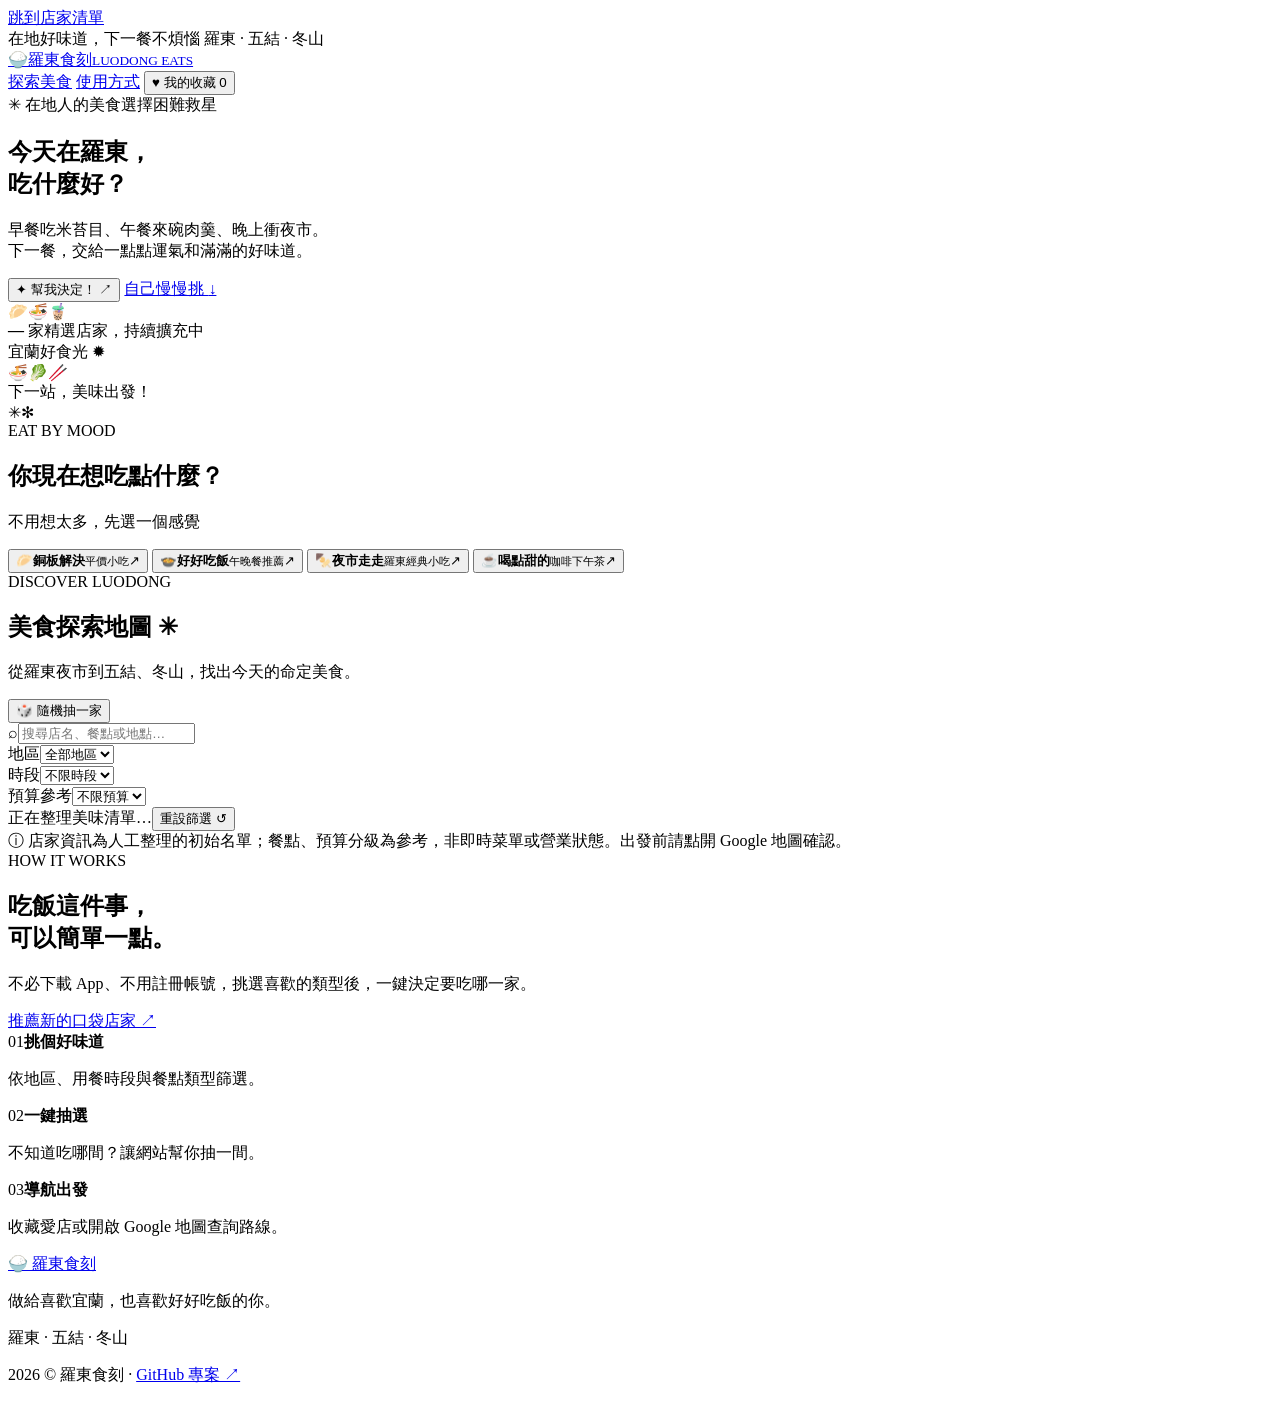
==== index.html @ 11cee9b3 "feat: initialize Luodong Eats homepage" ====
<!doctype html>
<html lang="zh-Hant">
<head>
  <meta charset="UTF-8" />
  <meta name="viewport" content="width=device-width, initial-scale=1, viewport-fit=cover" />
  <meta name="theme-color" content="#fff9f0" />
  <meta name="description" content="羅東今天吃什麼？一鍵抽選羅東、五結、冬山在地美食，依地區、餐點、預算、用餐時段篩選，收藏口袋名單並開啟地圖導航。" />
  <meta property="og:title" content="羅東食刻｜今天吃什麼？" />
  <meta property="og:description" content="吃什麼交給羅東食刻！在地美食隨機抽選、收藏、篩選、導航。" />
  <meta property="og:type" content="website" />
  <meta name="color-scheme" content="light" />
  <link rel="icon" type="image/svg+xml" href="./icon.svg" />
  <link rel="manifest" href="./manifest.webmanifest" />
  <link rel="stylesheet" href="./style.css" />
  <title>羅東食刻｜今天吃什麼？</title>
  <script src="./data.js" defer></script>
  <script src="./app.js" defer></script>
</head>
<body>
  <a class="skip" href="#explore">跳到店家清單</a>
  <div class="announcement"><span class="live-dot" aria-hidden="true"></span> 在地好味道，下一餐不煩惱 <span class="announcement-right">羅東 · 五結 · 冬山</span></div>
  <header class="site-header shell">
    <a class="brand" href="./" aria-label="羅東食刻首頁"><span class="brand-icon" aria-hidden="true">🍚</span><span>羅東<span class="brand-accent">食刻</span><small>LUODONG EATS</small></span></a>
    <nav class="header-nav" aria-label="主選單">
      <a href="#explore" class="nav-link">探索美食</a>
      <a href="#how-it-works" class="nav-link nav-desktop">使用方式</a>
      <button type="button" id="favoritesToggle" class="nav-fav" aria-pressed="false"><span aria-hidden="true">♥</span> 我的收藏 <span id="favoriteCount" class="fav-count">0</span></button>
    </nav>
  </header>

  <main>
    <section class="hero shell" aria-labelledby="heroTitle">
      <div class="hero-copy">
        <div class="eyebrow"><span class="eyebrow-spark">✳</span> 在地人的美食選擇困難救星</div>
        <h1 id="heroTitle">今天在羅東，<br /><span>吃什麼好？</span></h1>
        <p class="hero-subtitle">早餐吃米苔目、午餐來碗肉羹、晚上衝夜市。<br class="wide-only" />下一餐，交給一點點運氣和滿滿的好味道。</p>
        <div class="hero-actions">
          <button type="button" id="heroRandom" class="primary-btn"><span class="button-icon" aria-hidden="true">✦</span> 幫我決定！ <span aria-hidden="true">↗</span></button>
          <a href="#explore" class="secondary-btn">自己慢慢挑 <span aria-hidden="true">↓</span></a>
        </div>
        <div class="hero-foot"><div class="hero-avatars" aria-hidden="true"><span>🥟</span><span>🍜</span><span>🧋</span></div><span><strong id="heroCount">—</strong> 家精選店家，持續擴充中</span></div>
      </div>
      <div class="hero-art" aria-hidden="true">
        <div class="art-ring art-ring-one"></div><div class="art-ring art-ring-two"></div>
        <div class="art-sticker sticker-top">宜蘭好食光 <span>✹</span></div>
        <div class="art-plate"><span class="art-main">🍜</span><span class="art-side art-side-one">🥬</span><span class="art-side art-side-two">🥢</span></div>
        <div class="art-sticker sticker-bottom">下一站，美味出發！</div>
        <span class="art-star art-star-one">✳</span><span class="art-star art-star-two">✻</span>
      </div>
    </section>

    <section class="quick-section">
      <div class="shell">
        <div class="quick-heading"><span class="eyebrow-sm">EAT BY MOOD</span><h2>你現在想吃點什麼？</h2><p>不用想太多，先選一個感覺</p></div>
        <div class="mood-grid" id="moodGrid">
          <button class="mood-card mood-yellow" type="button" data-quick="cheap"><span class="mood-emoji">🥟</span><strong>銅板解決</strong><small>平價小吃</small><span class="mood-arrow">↗</span></button>
          <button class="mood-card mood-pink" type="button" data-quick="dinner"><span class="mood-emoji">🍲</span><strong>好好吃飯</strong><small>午晚餐推薦</small><span class="mood-arrow">↗</span></button>
          <button class="mood-card mood-blue" type="button" data-quick="night"><span class="mood-emoji">🍢</span><strong>夜市走走</strong><small>羅東經典小吃</small><span class="mood-arrow">↗</span></button>
          <button class="mood-card mood-green" type="button" data-quick="coffee"><span class="mood-emoji">☕</span><strong>喝點甜的</strong><small>咖啡下午茶</small><span class="mood-arrow">↗</span></button>
        </div>
      </div>
    </section>

    <section class="explore-section shell" id="explore" aria-labelledby="exploreTitle">
      <div class="section-title-row"><div><span class="eyebrow-sm">DISCOVER LUODONG</span><h2 id="exploreTitle">美食探索地圖 <span class="scribble">✳</span></h2><p>從羅東夜市到五結、冬山，找出今天的命定美食。</p></div><button type="button" id="surpriseButton" class="outline-btn"><span aria-hidden="true">🎲</span> 隨機抽一家</button></div>
      <div class="filters" aria-label="篩選店家">
        <div class="search-wrap"><span class="search-icon" aria-hidden="true">⌕</span><input type="search" id="search" placeholder="搜尋店名、餐點或地點…" autocomplete="off" aria-label="搜尋店家、餐點或地點" /><button id="clearSearch" type="button" class="clear-search" aria-label="清除搜尋" hidden>×</button></div>
        <div class="filter-control"><label for="areaFilter">地區</label><select id="areaFilter"><option value="">全部地區</option></select></div>
        <div class="filter-control"><label for="mealFilter">時段</label><select id="mealFilter"><option value="">不限時段</option><option value="早餐">早餐</option><option value="午餐">午餐</option><option value="下午茶">下午茶</option><option value="晚餐">晚餐</option><option value="宵夜">宵夜</option></select></div>
        <div class="filter-control"><label for="budgetFilter">預算參考</label><select id="budgetFilter"><option value="">不限預算</option><option value="1">平價優先</option><option value="2">一般消費</option><option value="3">聚餐選擇</option></select></div>
        <div class="category-tabs" id="categoryTabs" role="group" aria-label="美食分類"></div>
      </div>
      <div class="results-heading"><span id="resultLabel">正在整理美味清單…</span><button id="resetFilters" type="button" class="reset-btn">重設篩選 ↺</button></div>
      <div id="restaurantGrid" class="restaurant-grid" aria-live="polite"></div>
      <div id="emptyState" class="empty-state" hidden><div>🍽️</div><h3>目前沒有符合條件的店家</h3><p>換個分類、預算或地區，或按重設篩選再試一次。</p><button type="button" id="emptyReset" class="secondary-btn">查看全部店家</button></div>
      <div class="data-note"><span aria-hidden="true">ⓘ</span> 店家資訊為人工整理的初始名單；餐點、預算分級為參考，非即時菜單或營業狀態。出發前請點開 Google 地圖確認。</div>
    </section>

    <section id="how-it-works" class="about-section">
      <div class="shell about-inner"><div><span class="eyebrow-sm">HOW IT WORKS</span><h2>吃飯這件事，<br />可以簡單一點。</h2><p>不必下載 App、不用註冊帳號，挑選喜歡的類型後，一鍵決定要吃哪一家。</p><a class="about-link" href="https://github.com/similaitw/luodong-eats/issues/new" target="_blank" rel="noopener noreferrer">推薦新的口袋店家 ↗</a></div>
      <div class="how-steps"><div><span>01</span><strong>挑個好味道</strong><p>依地區、用餐時段與餐點類型篩選。</p></div><div><span>02</span><strong>一鍵抽選</strong><p>不知道吃哪間？讓網站幫你抽一間。</p></div><div><span>03</span><strong>導航出發</strong><p>收藏愛店或開啟 Google 地圖查詢路線。</p></div></div></div>
    </section>
  </main>

  <footer class="footer"><div class="shell footer-inner"><div><a class="footer-brand" href="./">🍚 羅東食刻</a><p>做給喜歡宜蘭，也喜歡好好吃飯的你。</p></div><div><p>羅東 · 五結 · 冬山</p><p>2026 © 羅東食刻 · <a href="https://github.com/similaitw/luodong-eats" target="_blank" rel="noopener noreferrer">GitHub 專案 ↗</a></p></div></div></footer>

  <dialog id="pickDialog" class="pick-dialog" aria-labelledby="dialogHeading">
    <div class="dialog-content"><button type="button" class="dialog-close" id="dialogClose" aria-label="關閉視窗">×</button>
      <div class="dialog-eyebrow">✦ 今天的命定美食 ✦</div>
      <div id="dialogEmoji" class="dialog-emoji" aria-hidden="true">🍜</div>
      <p class="dialog-kicker">就是這家了！</p>
      <h2 id="dialogHeading">準備出發吧</h2>
      <p id="dialogDesc" class="dialog-desc"></p>
      <div id="dialogTags" class="dialog-tags"></div>
      <div class="dialog-actions"><a id="dialogMap" class="primary-btn" href="#" target="_blank" rel="noopener noreferrer">開啟地圖導航 ↗</a><button id="dialogAgain" type="button" class="secondary-btn">再抽一次 ↻</button></div>
      <button id="dialogFavorite" type="button" class="dialog-favorite">♡ 加入我的收藏</button>
    </div>
  </dialog>
  <div id="toast" class="toast" role="status" aria-live="polite"></div>
</body>
</html>
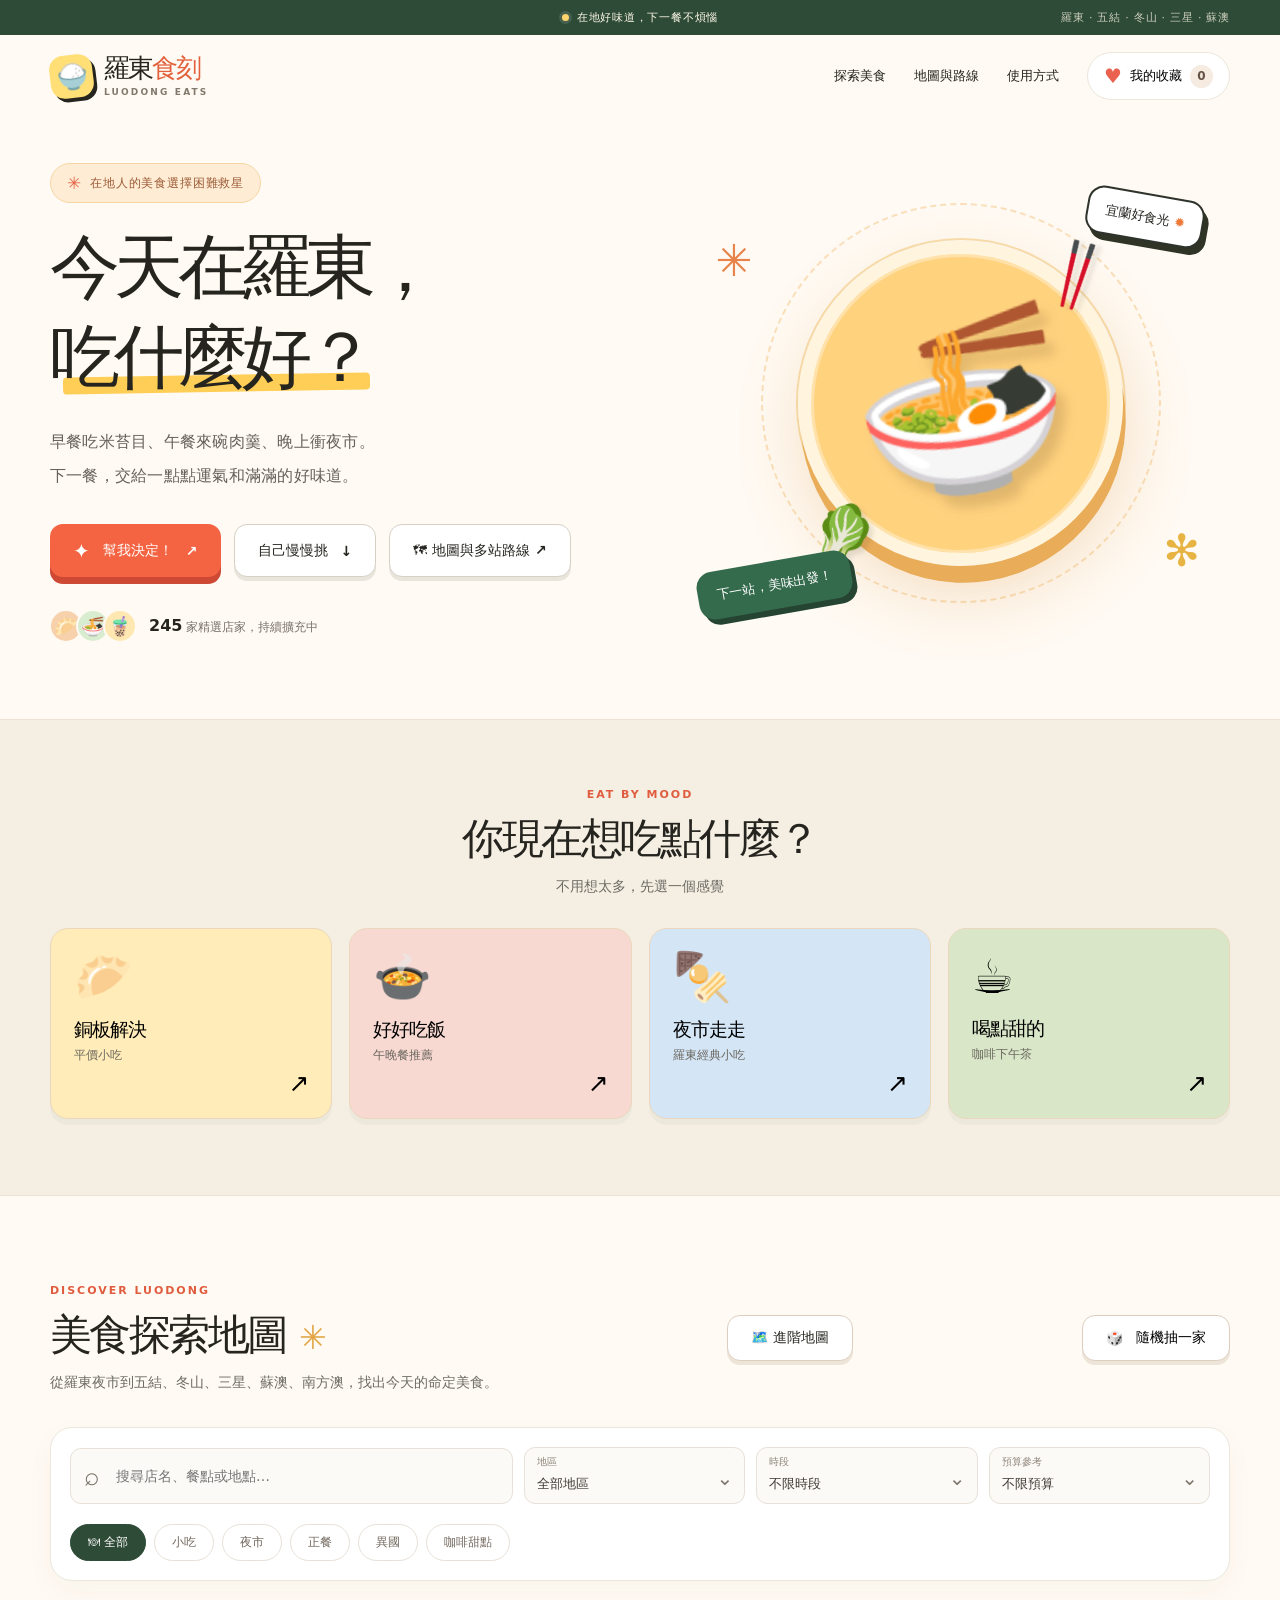
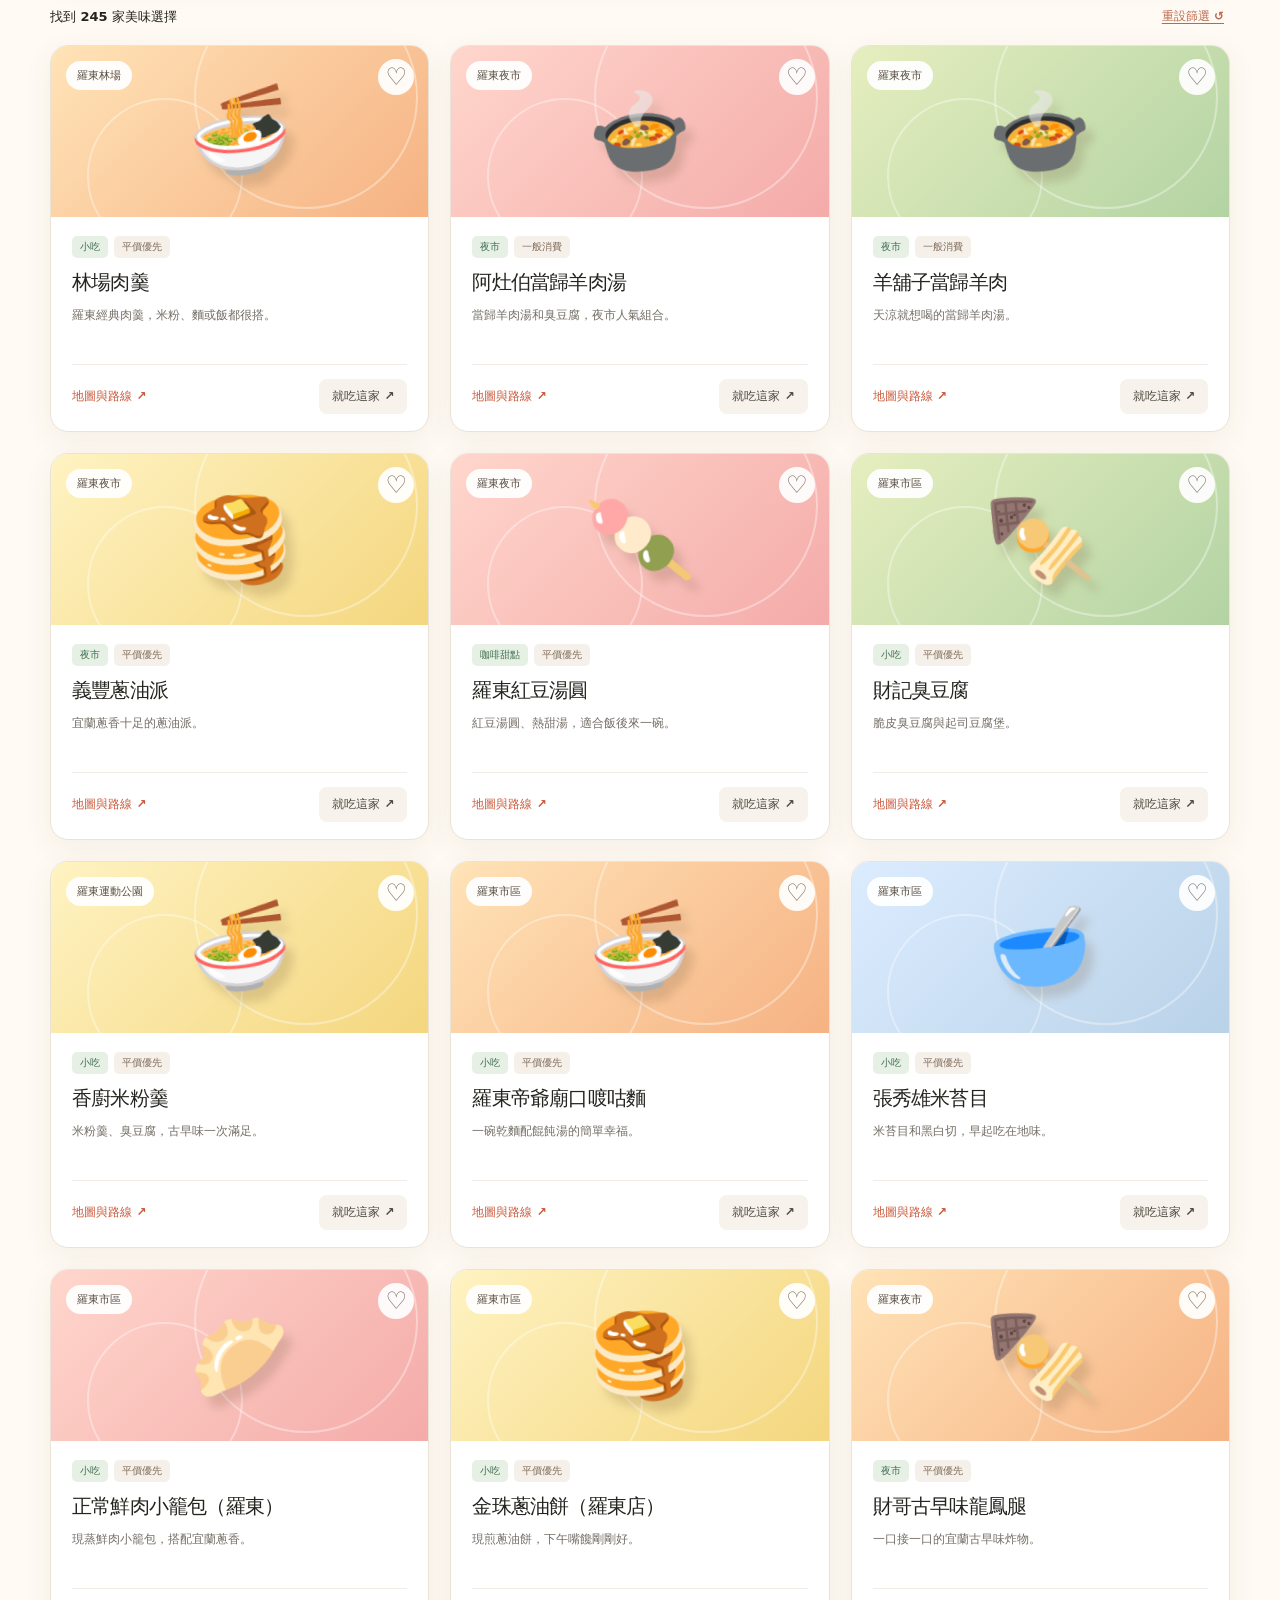
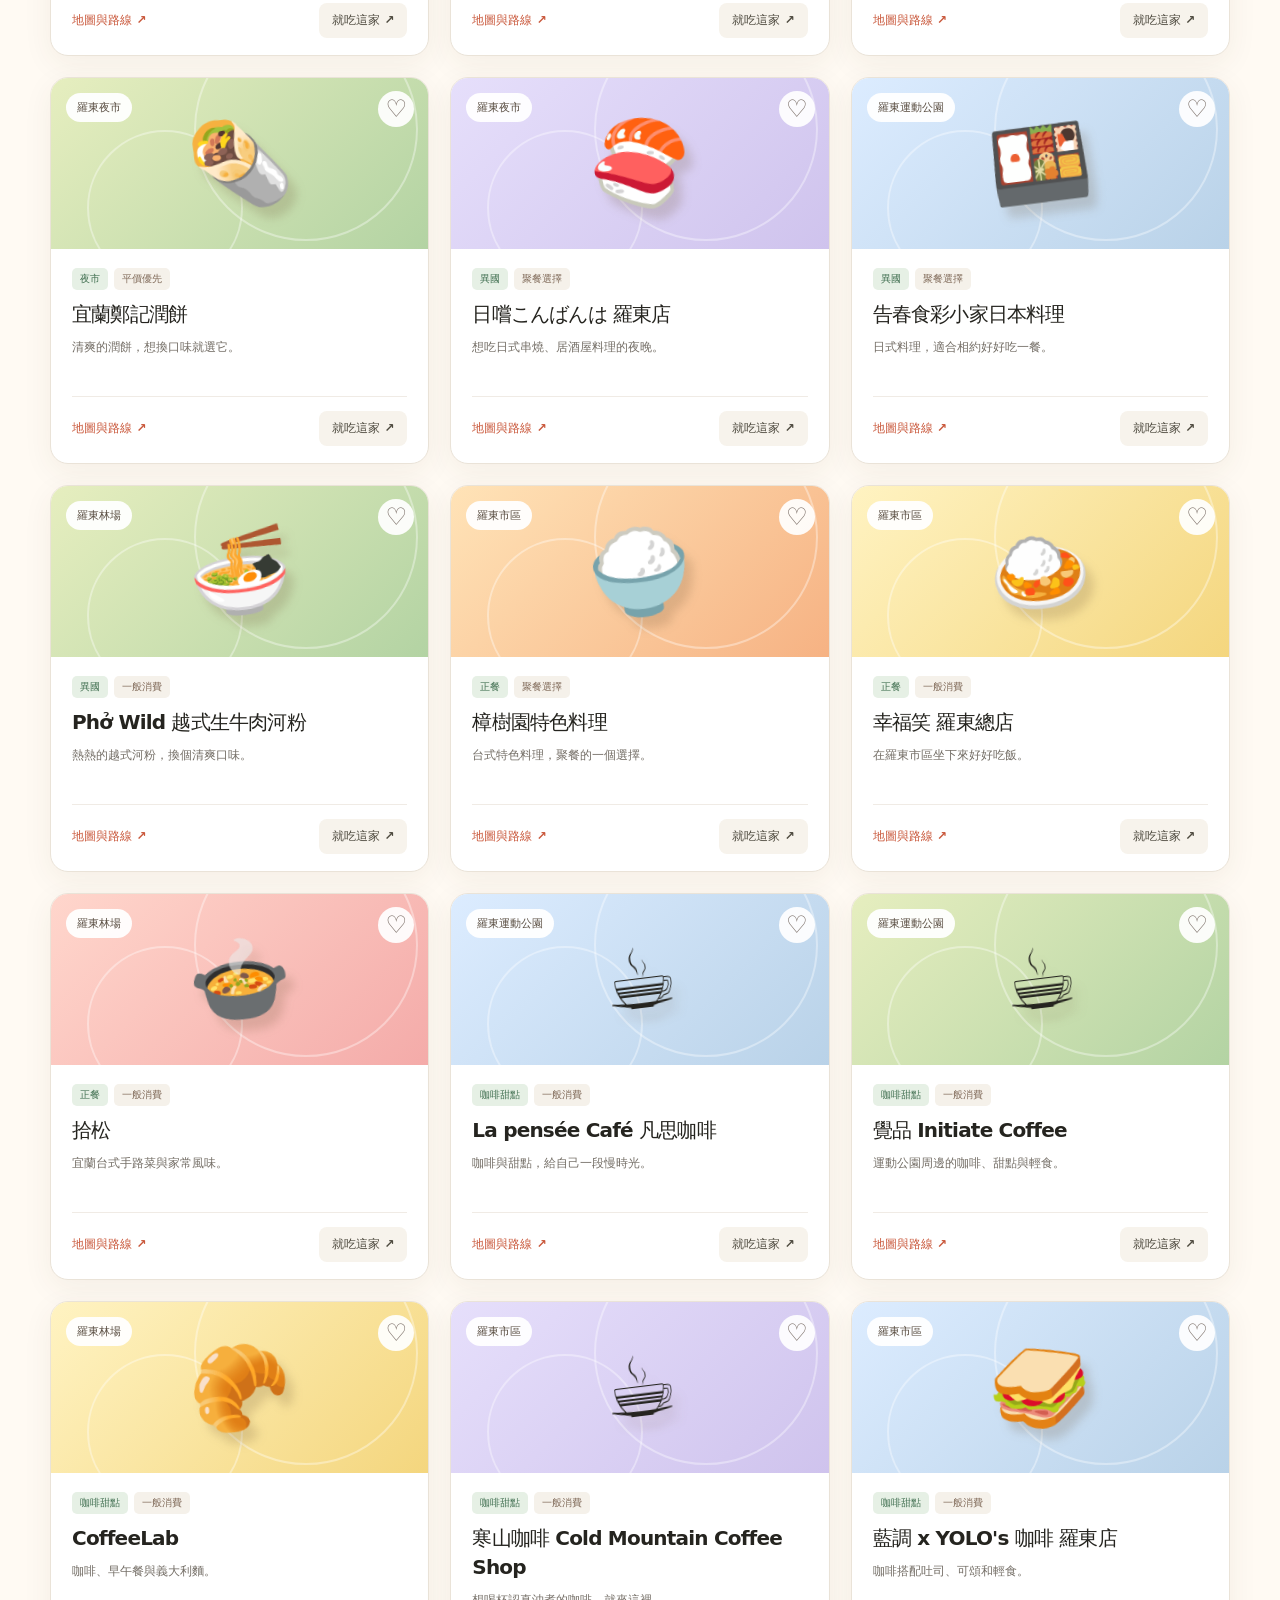
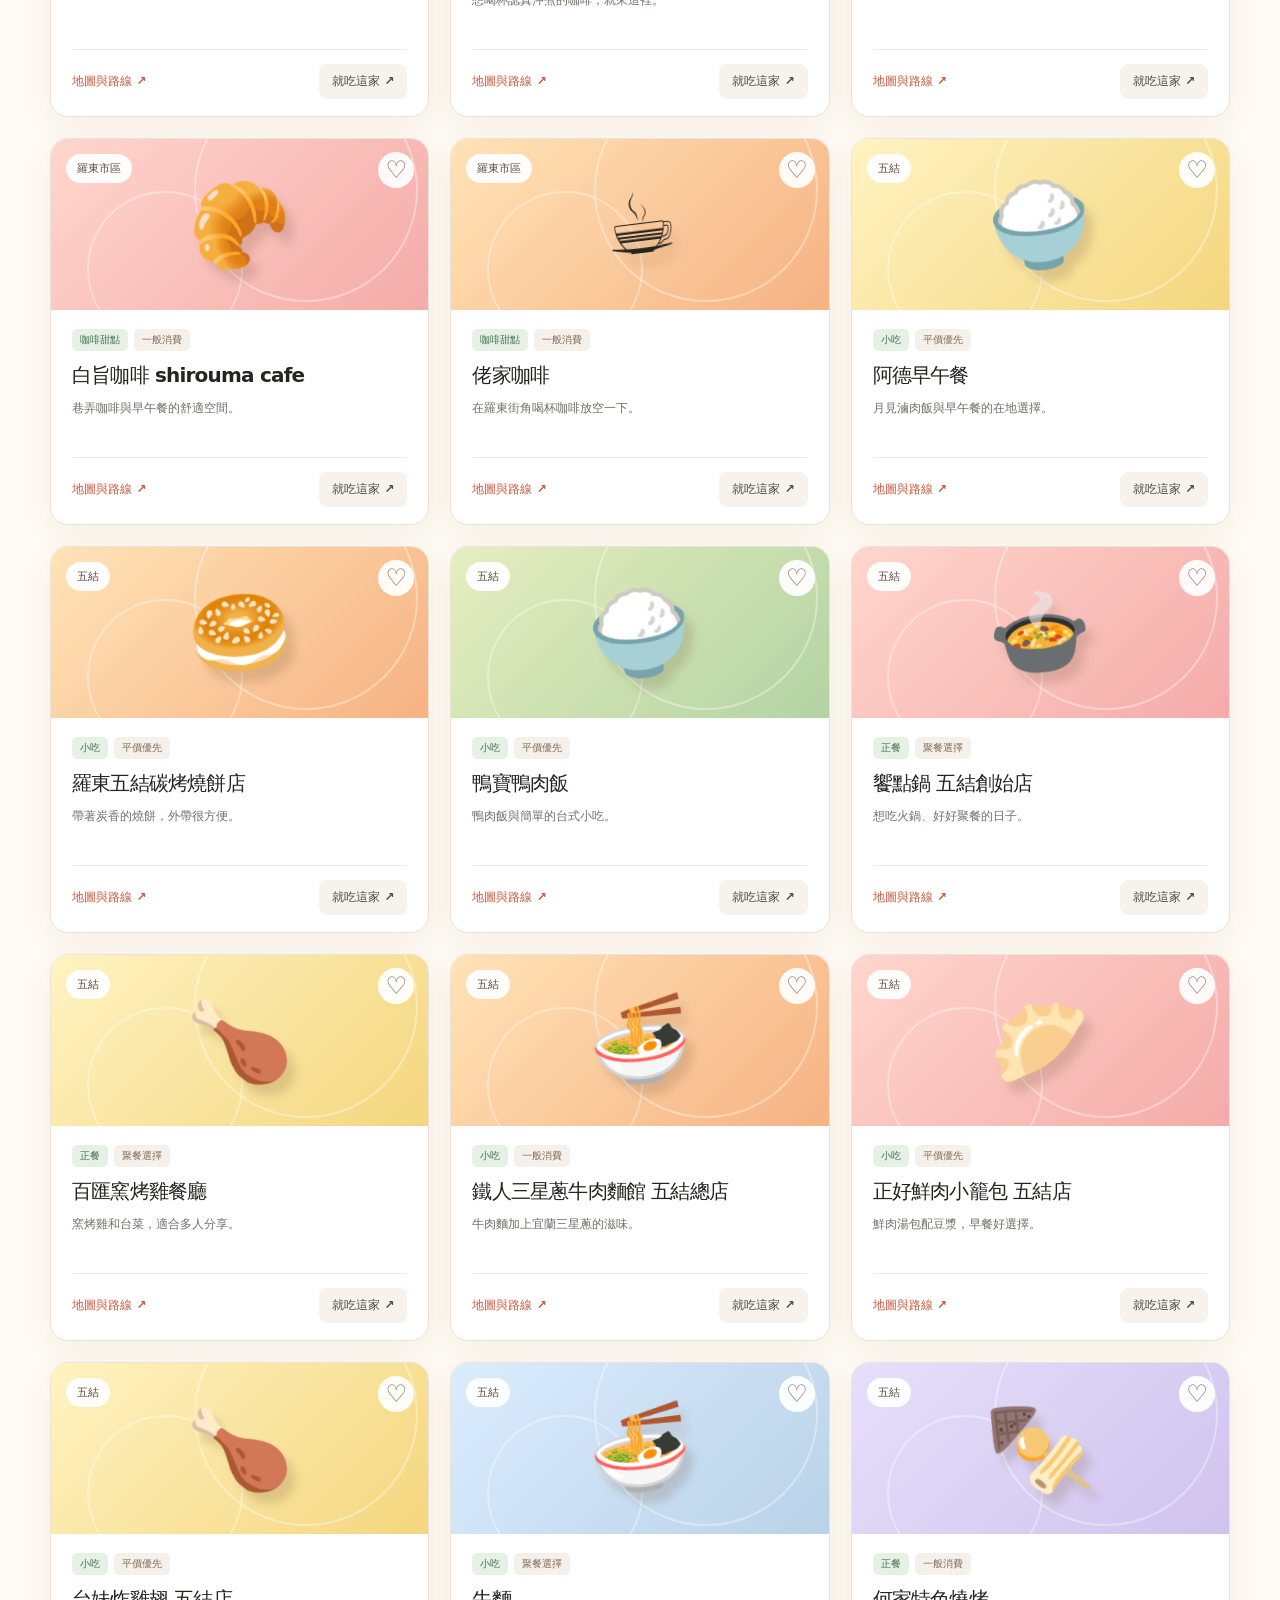
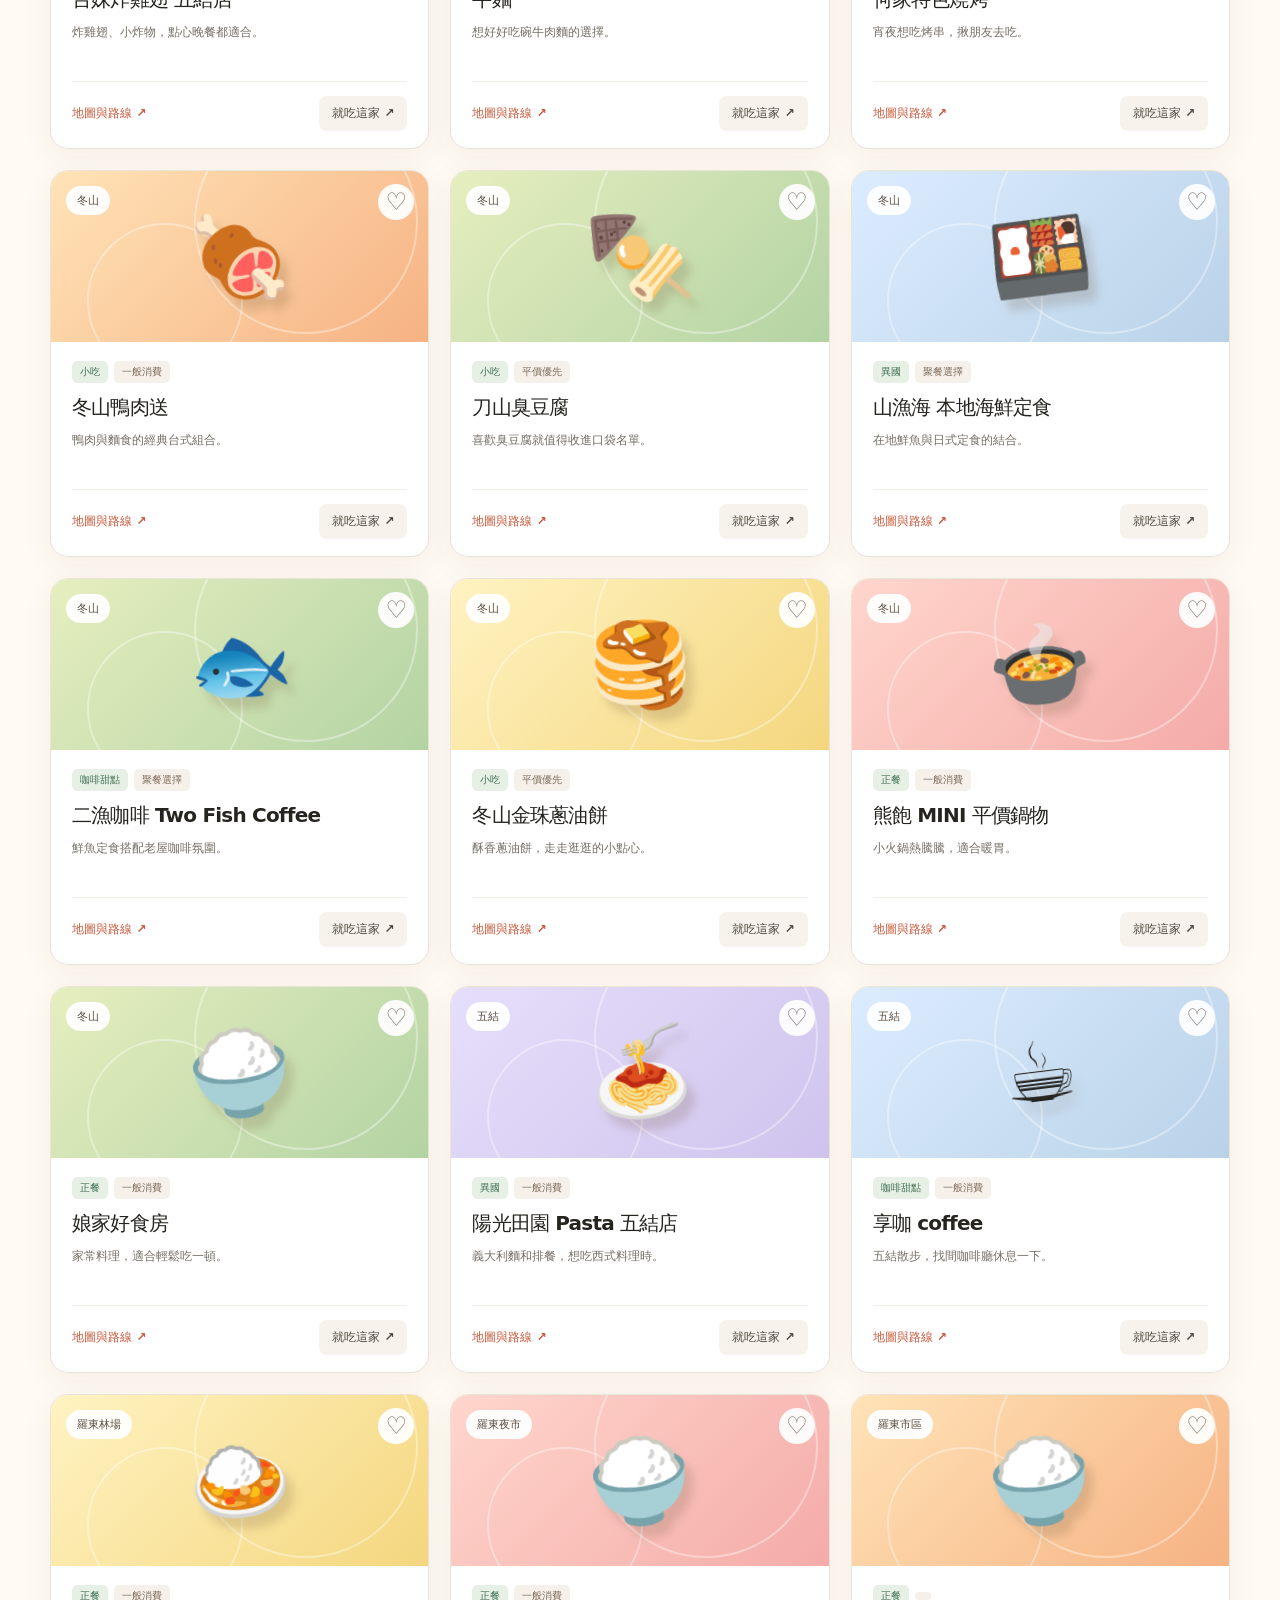
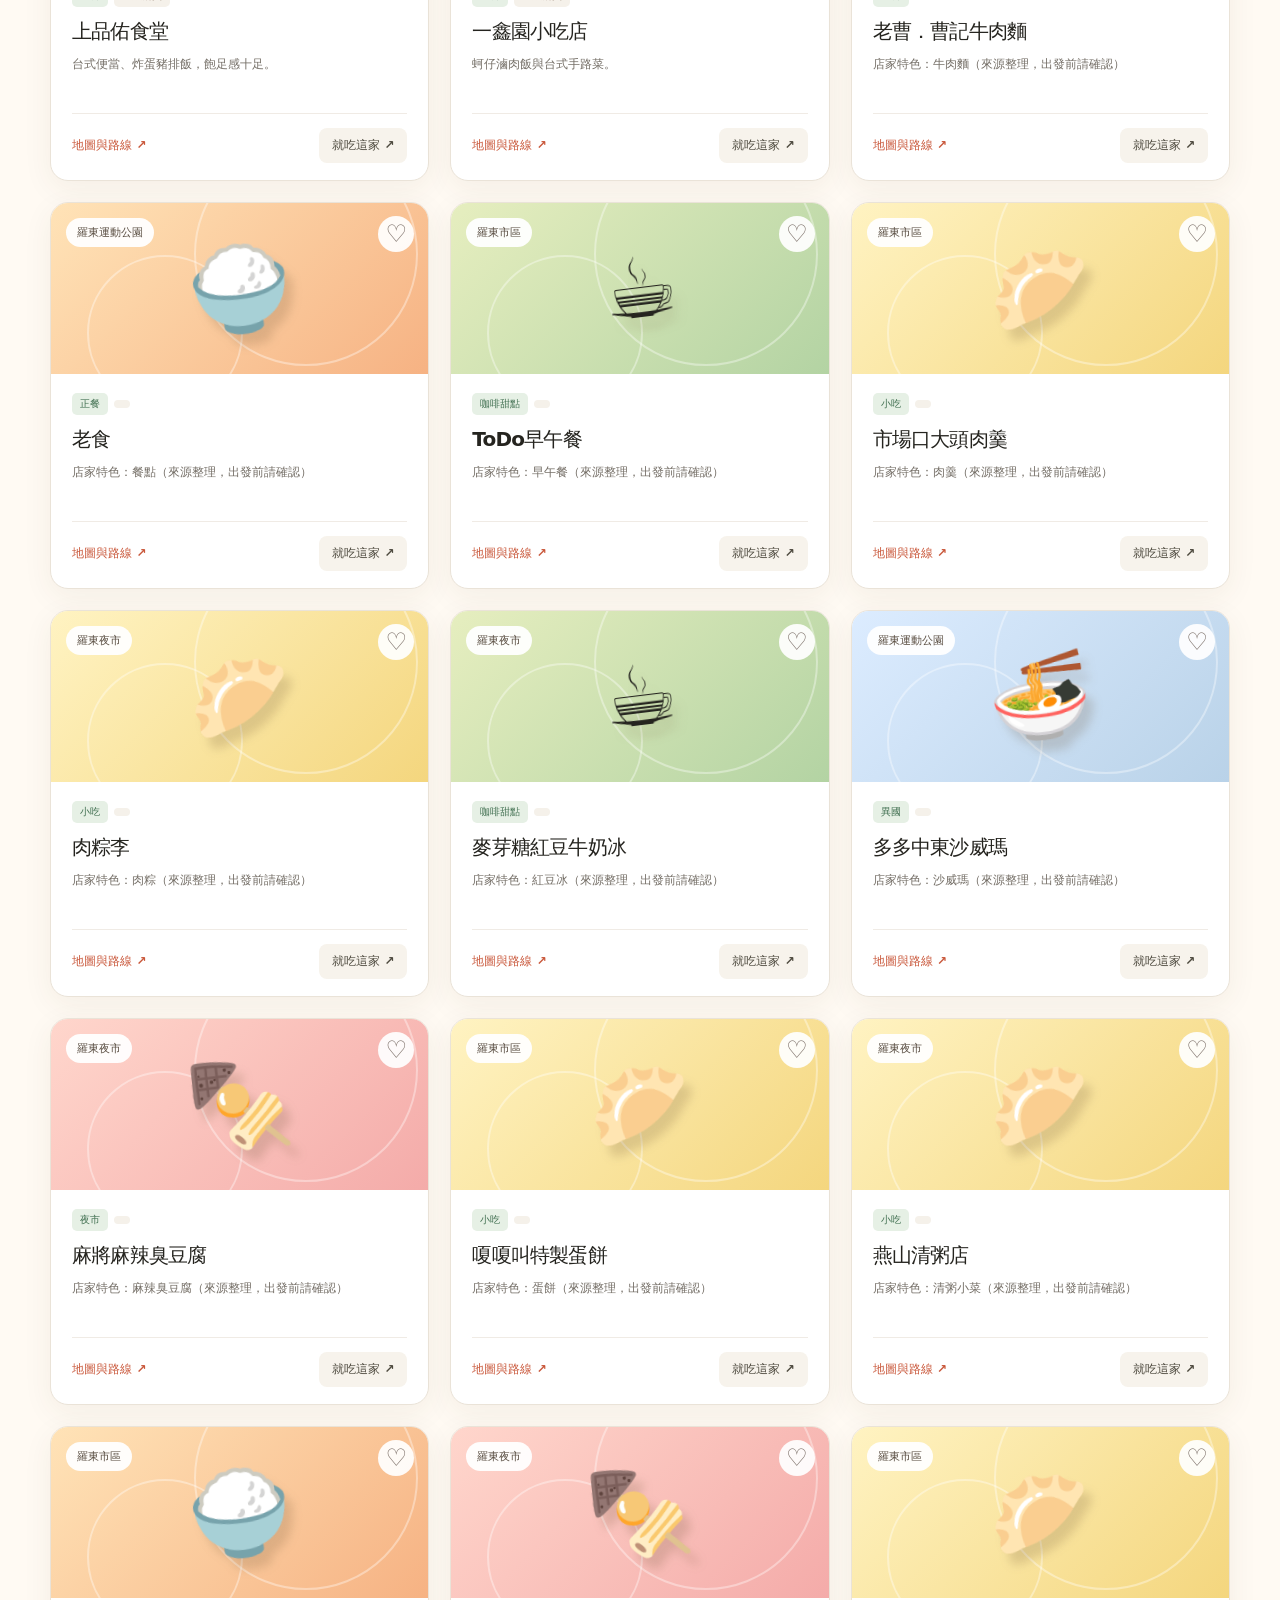
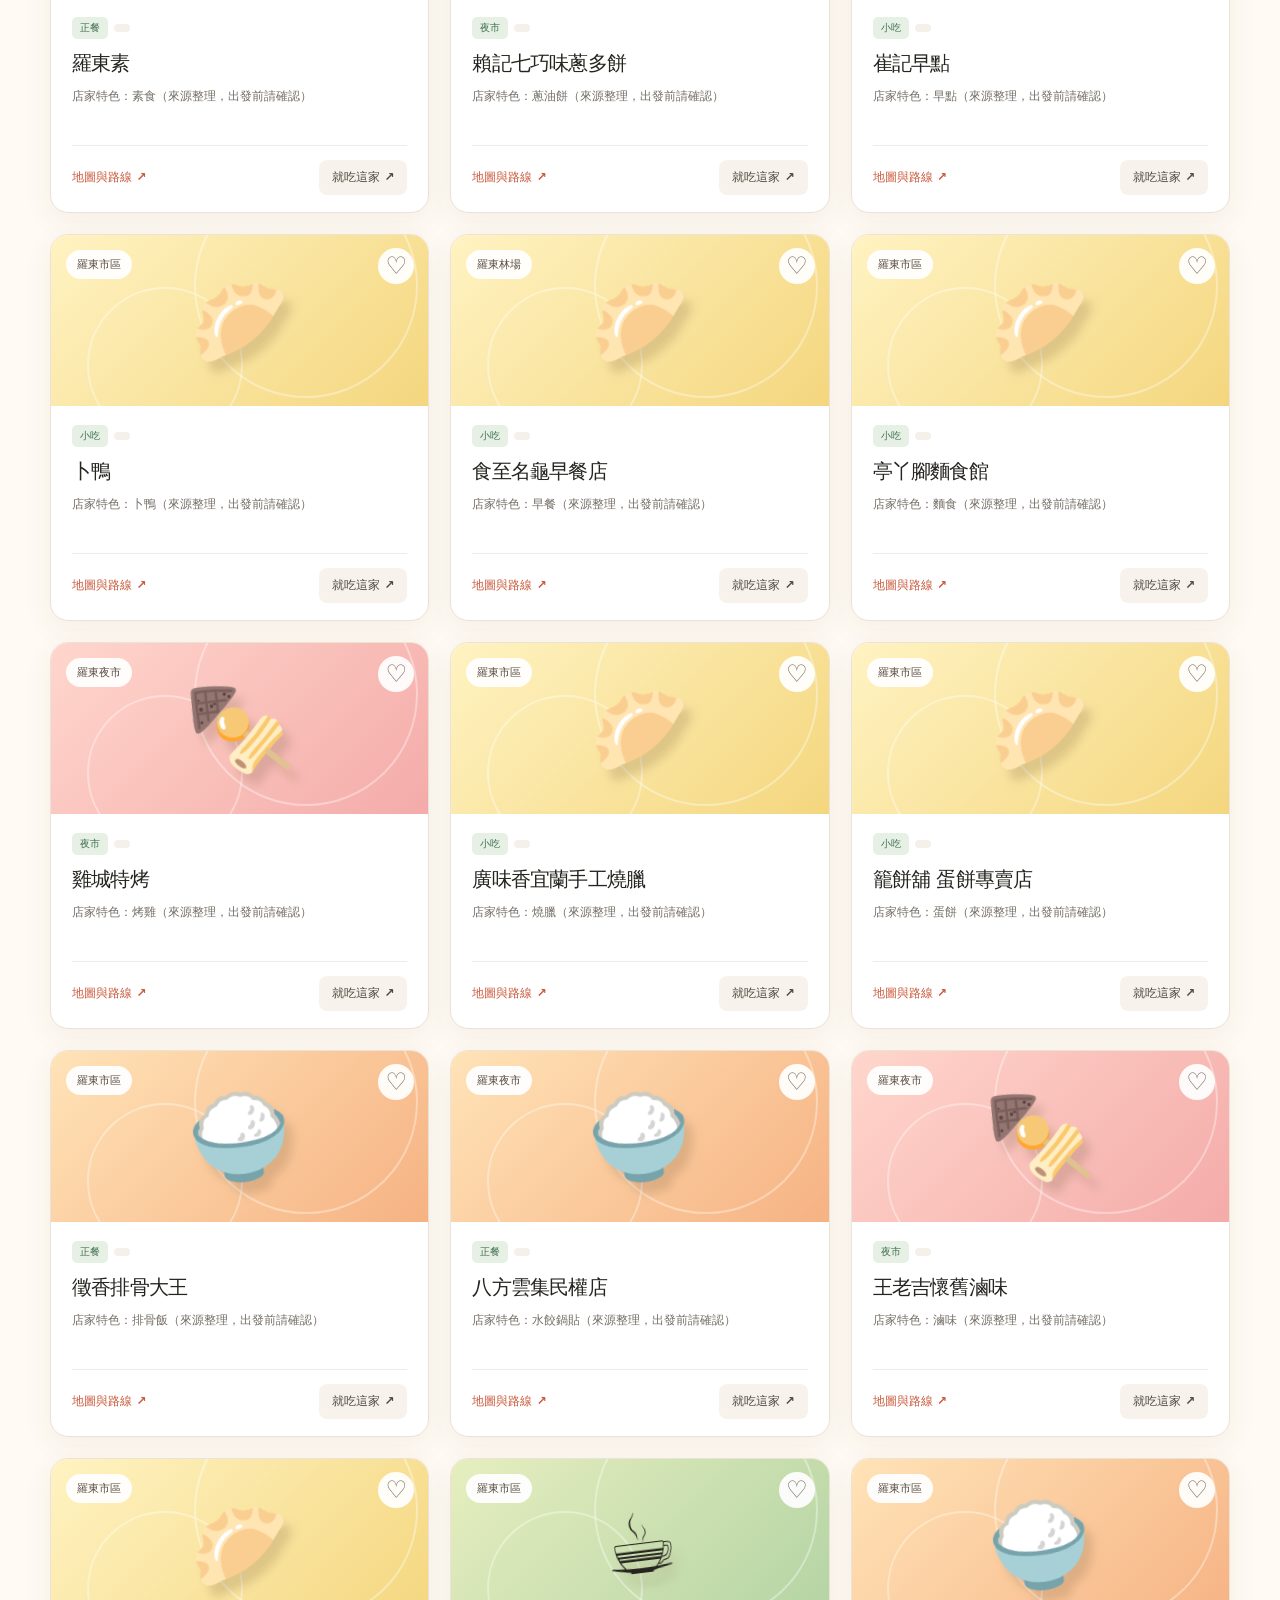
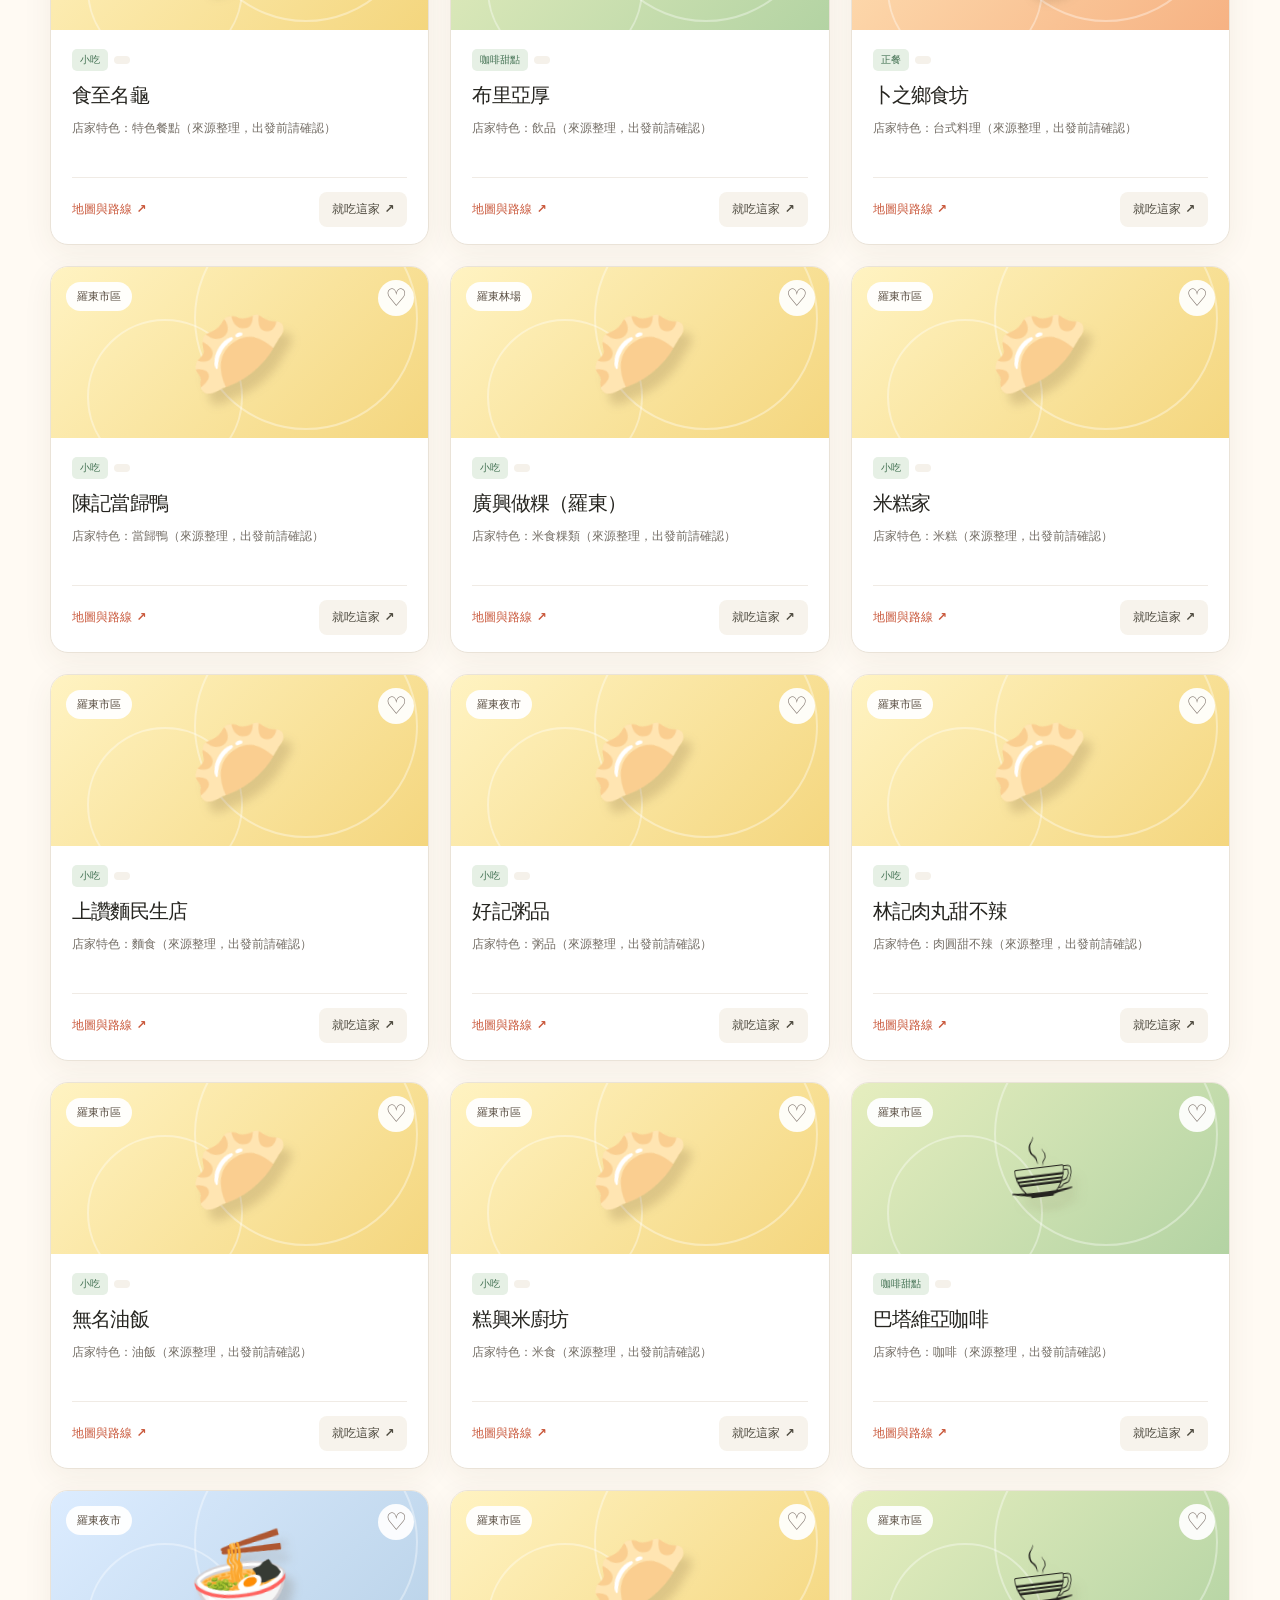
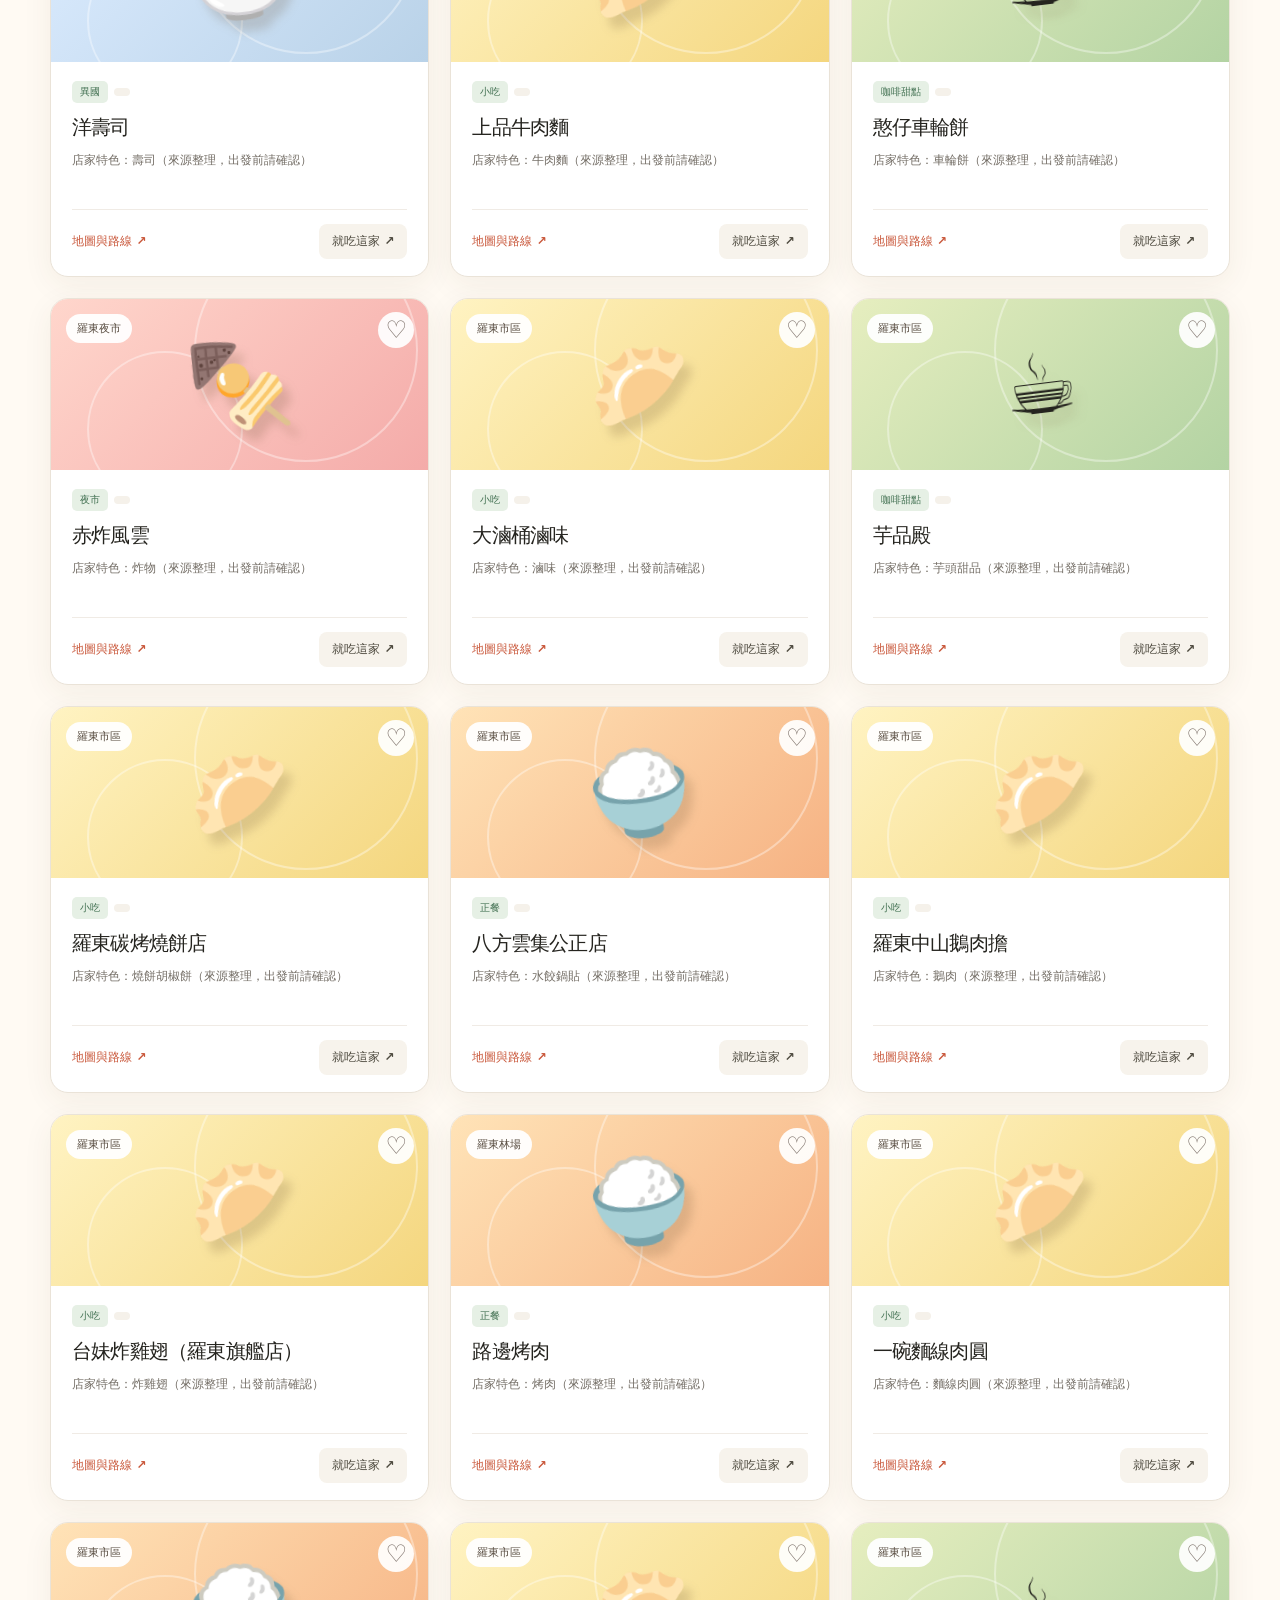
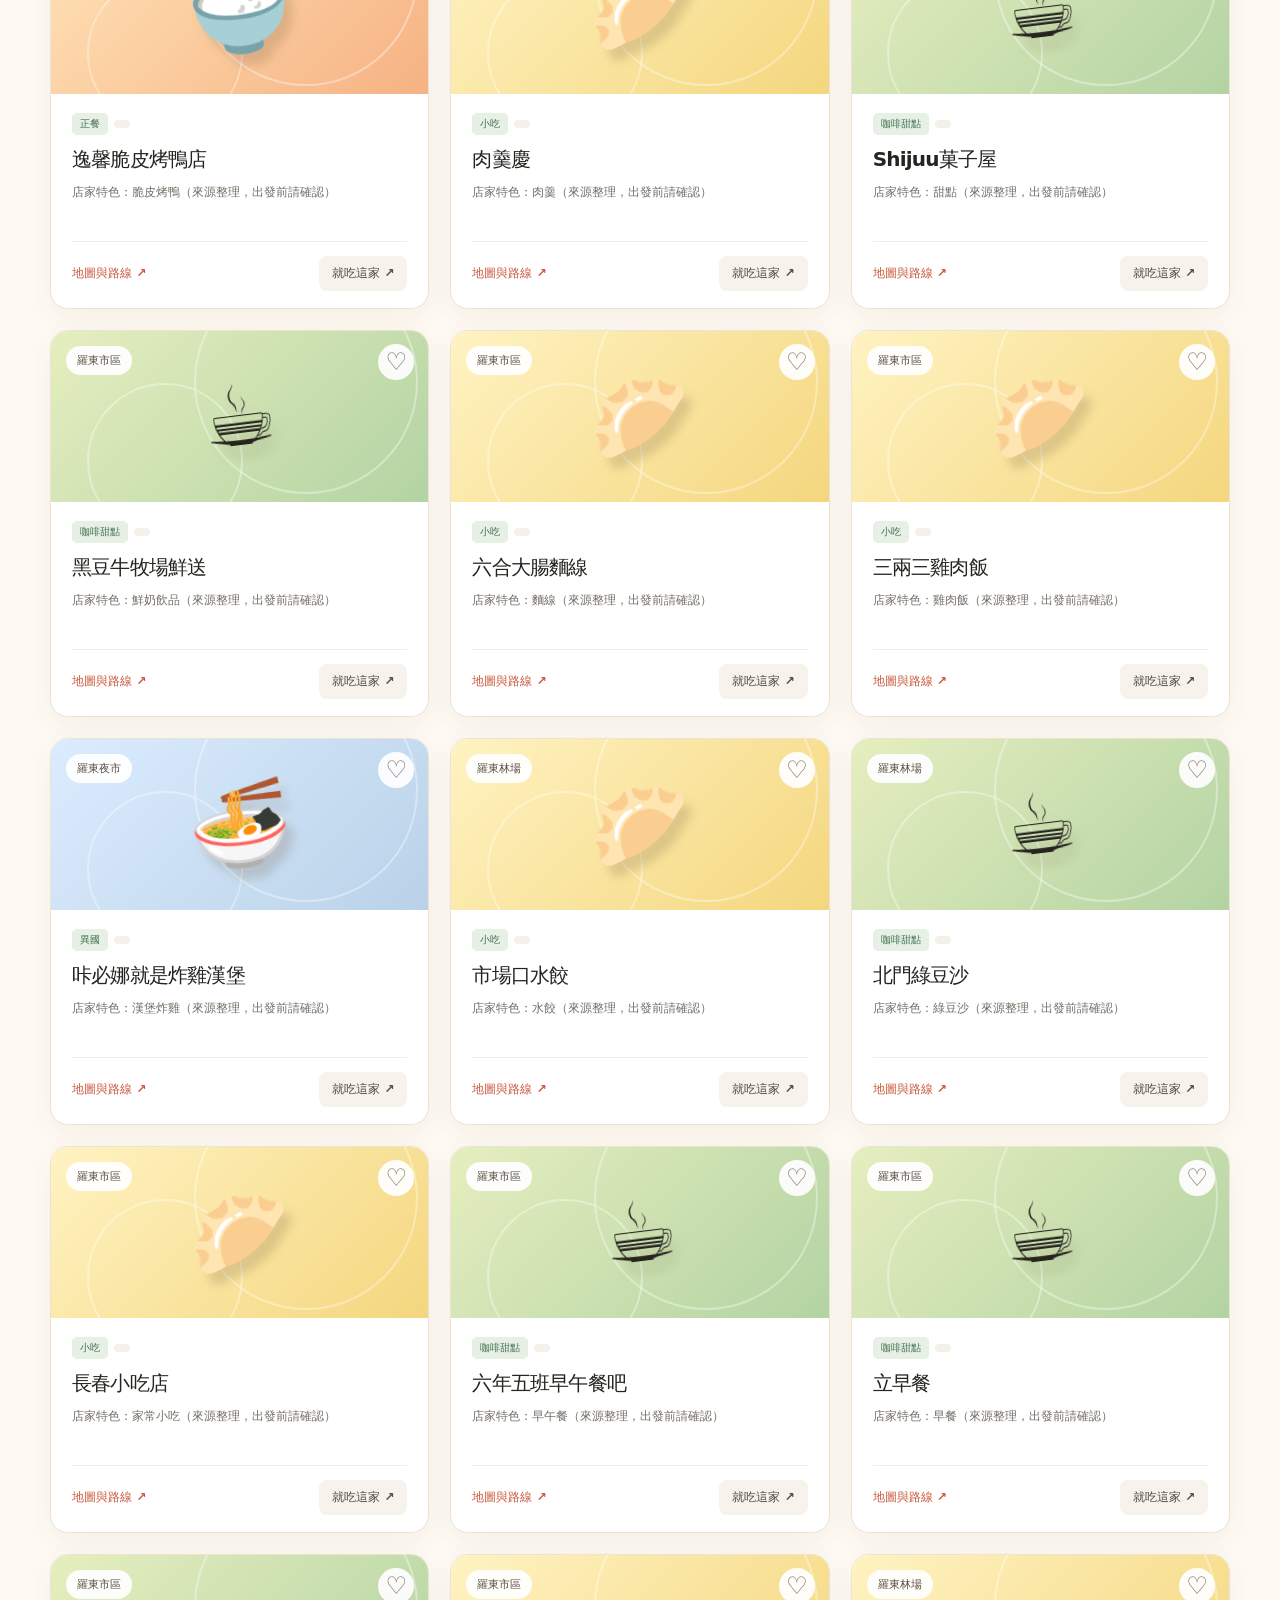
==== commit a084c995: "feat: link shared large catalog to map and routes" ====
--- a/index.html
+++ b/index.html
@@ -14,15 +14,17 @@
   <link rel="stylesheet" href="./style.css" />
   <title>羅東食刻｜今天吃什麼？</title>
   <script src="./data.js" defer></script>
+  <script src="./data-extra.js" defer></script>
   <script src="./app.js" defer></script>
 </head>
 <body>
   <a class="skip" href="#explore">跳到店家清單</a>
-  <div class="announcement"><span class="live-dot" aria-hidden="true"></span> 在地好味道，下一餐不煩惱 <span class="announcement-right">羅東 · 五結 · 冬山</span></div>
+  <div class="announcement"><span class="live-dot" aria-hidden="true"></span> 在地好味道，下一餐不煩惱 <span class="announcement-right">羅東 · 五結 · 冬山 · 三星 · 蘇澳</span></div>
   <header class="site-header shell">
     <a class="brand" href="./" aria-label="羅東食刻首頁"><span class="brand-icon" aria-hidden="true">🍚</span><span>羅東<span class="brand-accent">食刻</span><small>LUODONG EATS</small></span></a>
     <nav class="header-nav" aria-label="主選單">
       <a href="#explore" class="nav-link">探索美食</a>
+      <a href="./advanced/" class="nav-link nav-desktop">地圖與路線</a>
       <a href="#how-it-works" class="nav-link nav-desktop">使用方式</a>
       <button type="button" id="favoritesToggle" class="nav-fav" aria-pressed="false"><span aria-hidden="true">♥</span> 我的收藏 <span id="favoriteCount" class="fav-count">0</span></button>
     </nav>
@@ -37,6 +39,7 @@
         <div class="hero-actions">
           <button type="button" id="heroRandom" class="primary-btn"><span class="button-icon" aria-hidden="true">✦</span> 幫我決定！ <span aria-hidden="true">↗</span></button>
           <a href="#explore" class="secondary-btn">自己慢慢挑 <span aria-hidden="true">↓</span></a>
+          <a href="./advanced/" class="secondary-btn">🗺 地圖與多站路線 ↗</a>
         </div>
         <div class="hero-foot"><div class="hero-avatars" aria-hidden="true"><span>🥟</span><span>🍜</span><span>🧋</span></div><span><strong id="heroCount">—</strong> 家精選店家，持續擴充中</span></div>
       </div>
@@ -62,7 +65,7 @@
     </section>
 
     <section class="explore-section shell" id="explore" aria-labelledby="exploreTitle">
-      <div class="section-title-row"><div><span class="eyebrow-sm">DISCOVER LUODONG</span><h2 id="exploreTitle">美食探索地圖 <span class="scribble">✳</span></h2><p>從羅東夜市到五結、冬山，找出今天的命定美食。</p></div><button type="button" id="surpriseButton" class="outline-btn"><span aria-hidden="true">🎲</span> 隨機抽一家</button></div>
+      <div class="section-title-row"><div><span class="eyebrow-sm">DISCOVER LUODONG</span><h2 id="exploreTitle">美食探索地圖 <span class="scribble">✳</span></h2><p>從羅東夜市到五結、冬山、三星、蘇澳、南方澳，找出今天的命定美食。</p></div><a href="./advanced/" class="outline-btn">🗺️ 進階地圖</a><button type="button" id="surpriseButton" class="outline-btn"><span aria-hidden="true">🎲</span> 隨機抽一家</button></div>
       <div class="filters" aria-label="篩選店家">
         <div class="search-wrap"><span class="search-icon" aria-hidden="true">⌕</span><input type="search" id="search" placeholder="搜尋店名、餐點或地點…" autocomplete="off" aria-label="搜尋店家、餐點或地點" /><button id="clearSearch" type="button" class="clear-search" aria-label="清除搜尋" hidden>×</button></div>
         <div class="filter-control"><label for="areaFilter">地區</label><select id="areaFilter"><option value="">全部地區</option></select></div>
@@ -73,7 +76,7 @@
       <div class="results-heading"><span id="resultLabel">正在整理美味清單…</span><button id="resetFilters" type="button" class="reset-btn">重設篩選 ↺</button></div>
       <div id="restaurantGrid" class="restaurant-grid" aria-live="polite"></div>
       <div id="emptyState" class="empty-state" hidden><div>🍽️</div><h3>目前沒有符合條件的店家</h3><p>換個分類、預算或地區，或按重設篩選再試一次。</p><button type="button" id="emptyReset" class="secondary-btn">查看全部店家</button></div>
-      <div class="data-note"><span aria-hidden="true">ⓘ</span> 店家資訊為人工整理的初始名單；餐點、預算分級為參考，非即時菜單或營業狀態。出發前請點開 Google 地圖確認。</div>
+      <div class="data-note"><span aria-hidden="true">ⓘ</span> 店家來源可於卡片查看；新增店家未取得可靠時段與價格時將標示「待確認」，非即時菜單或營業狀態。出發前請點開 Google 地圖確認。</div>
     </section>
 
     <section id="how-it-works" class="about-section">
--- a/style.css
+++ b/style.css
@@ -0,0 +1,6 @@
+:root{--ink:#25241f;--muted:#6d6b65;--paper:#fffaf3;--sun:#ffc748;--red:#f45f4b;--line:#ece7dc;--green:#376c4f;--shadow:0 18px 52px rgba(57,45,24,.08);font-family:-apple-system,BlinkMacSystemFont,"Noto Sans TC","Microsoft JhengHei","PingFang TC",system-ui,sans-serif;font-synthesis:none;color:var(--ink);background:var(--paper)}
+*{box-sizing:border-box}html{scroll-behavior:smooth;scroll-padding-top:85px}body{margin:0;min-width:320px}body.dialog-open{overflow:hidden}button,input,select{font:inherit}button{cursor:pointer}a{color:inherit;text-decoration:none}img{max-width:100%}button:focus-visible,a:focus-visible,input:focus-visible,select:focus-visible{outline:3px solid #2478b8;outline-offset:3px}button:disabled{cursor:not-allowed;opacity:.55}[hidden]{display:none!important}.shell{width:min(1180px,calc(100% - 48px));margin-inline:auto}.skip{position:absolute;left:12px;top:-60px;background:white;color:#000;padding:12px;z-index:50}.skip:focus{top:10px}.announcement{height:35px;display:flex;align-items:center;justify-content:center;gap:8px;background:#2e4b37;color:#fff9e8;font-size:11px;font-weight:800;letter-spacing:.07em;position:relative}.live-dot{width:7px;height:7px;background:#ffd46c;border-radius:50%;box-shadow:0 0 0 3px #ffffff1e}.announcement-right{position:absolute;right:max(24px,calc((100% - 1180px)/2));opacity:.75;font-weight:500}.site-header{display:flex;align-items:center;justify-content:space-between;min-height:82px}.brand{display:inline-flex;align-items:center;gap:11px;font-size:26px;font-weight:900;letter-spacing:-.08em;line-height:1}.brand-icon{display:grid;place-items:center;background:#ffdf76;width:43px;height:43px;border-radius:14px;transform:rotate(-7deg);font-size:25px;box-shadow:3px 4px 0 #25241f}.brand-accent{color:#e2603b}.brand small{display:block;font-size:9px;letter-spacing:.24em;color:#80796c;margin-top:7px;font-weight:850}.header-nav{display:flex;align-items:center;gap:28px}.nav-link{font-weight:750;font-size:13px}.nav-link:hover{color:#d85a3d}.nav-fav{border:1px solid var(--line);border-radius:99px;background:white;padding:11px 16px;font-size:13px;font-weight:800;display:flex;align-items:center;gap:8px;transition:.2s}.nav-fav>span:first-child{color:#ea624f;font-size:20px}.nav-fav:hover,.nav-fav[aria-pressed=true]{background:#fff0e9;border-color:#efb19c}.fav-count{display:grid;place-items:center;min-width:23px;height:23px;border-radius:99px;background:#f5ebe1;padding-inline:4px;color:#665347;font-size:12px}.hero{display:grid;grid-template-columns:1.06fr .94fr;min-height:550px;align-items:center;padding-block:46px 76px;gap:35px;overflow:hidden}.hero-copy{position:relative;z-index:2}.eyebrow{display:inline-flex;align-items:center;gap:8px;background:#ffecd5;border:1px solid #f7d6a4;border-radius:99px;padding:9px 16px;color:#9a5934;font-size:12px;font-weight:850;letter-spacing:.07em}.eyebrow-spark{font-size:17px;color:#e36446}.hero h1{font-size:clamp(48px,5.5vw,82px);font-weight:950;line-height:1.28;letter-spacing:-.085em;margin:19px 0 23px}.hero h1 span{position:relative;display:inline-block;z-index:0}.hero h1 span:after{content:"";position:absolute;bottom:10px;left:4%;right:0;height:17px;background:#ffce56;z-index:-1;transform:rotate(-1deg);border-radius:4px}.hero-subtitle{font-size:16px;line-height:2.1;color:#66625b;letter-spacing:.015em}.hero-actions{display:flex;flex-wrap:wrap;gap:13px;margin:32px 0}.primary-btn,.secondary-btn,.outline-btn{border-radius:13px;display:inline-flex;align-items:center;justify-content:center;gap:13px;min-height:53px;padding:13px 23px;font-size:14px;font-weight:900;border:0;transition:transform .18s,box-shadow .18s,background .18s}.primary-btn{background:#f46443;color:#fff;box-shadow:0 7px 0 #ce4933}.primary-btn:hover{background:#e85035;transform:translateY(-2px);box-shadow:0 9px 0 #ce4933}.primary-btn:active{transform:translateY(5px);box-shadow:0 2px 0 #ce4933}.secondary-btn{background:#fff;border:1.5px solid #d7d1c5;box-shadow:0 4px 0 #eae5dc}.secondary-btn:hover,.outline-btn:hover{background:#fff6e9;transform:translateY(-2px)}.button-icon{font-size:20px}.hero-foot{display:flex;align-items:center;gap:12px;font-size:12px;color:#77716a}.hero-foot strong{color:var(--ink);font-size:16px}.hero-avatars{display:flex;padding-left:6px}.hero-avatars span{display:grid;place-items:center;width:34px;height:34px;border-radius:50%;border:2px solid var(--paper);background:#f6d1ab;font-size:19px;margin-left:-7px}.hero-avatars span:nth-child(2){background:#d8eccf}.hero-avatars span:nth-child(3){background:#ffe7b1}.hero-art{height:460px;position:relative;display:grid;place-items:center}.art-ring{position:absolute;width:400px;height:400px;max-width:100%;border-radius:50%;border:2px dashed rgba(237,163,58,.3)}.art-ring-two{width:330px;height:330px;border:2px solid rgba(243,203,128,.6)}.art-plate{width:325px;height:325px;background:#ffd27e;border:13px solid #fff5df;box-shadow:0 17px 0 #e9ac59,0 30px 65px #d9913440,inset 0 0 0 3px #ffffff55;border-radius:50%;display:grid;place-items:center;position:relative;transform:rotate(-9deg)}.art-main{font-size:174px;filter:drop-shadow(8px 13px 6px #66492232)}.art-side{position:absolute;font-size:55px;filter:drop-shadow(4px 5px 2px #4d3e2d20)}.art-side-one{left:-21px;bottom:5px}.art-side-two{right:-20px;top:6px;transform:rotate(-22deg)}.art-sticker{position:absolute;z-index:3;background:#fff;border:2px solid #2e332b;border-radius:16px;padding:13px 17px;font-size:13px;font-weight:900;box-shadow:5px 6px 0 #2f3426}.sticker-top{top:20px;right:26px;transform:rotate(10deg)}.sticker-top span{color:#ed7838}.sticker-bottom{bottom:24px;left:5px;transform:rotate(-10deg);background:#356b4d;color:white;border-color:#356b4d;box-shadow:4px 6px 0 #254431}.art-star{position:absolute;font-size:44px;color:#e7834b}.art-star-one{left:24px;top:62px}.art-star-two{right:30px;bottom:57px;color:#e7b342}.quick-section{background:#f5efe3;border-block:1px solid #eee2d2;padding:68px 0 76px}.quick-heading{text-align:center;margin-bottom:32px}.eyebrow-sm{display:block;color:#e05c3f;font-size:11px;font-weight:950;letter-spacing:.18em;margin-bottom:10px}.quick-heading h2,.section-title-row h2,.about-inner h2{font-size:clamp(28px,3.4vw,42px);letter-spacing:-.06em;margin:0;font-weight:950}.quick-heading p,.section-title-row p{color:var(--muted);font-size:14px;margin:11px 0 0}.mood-grid{display:grid;grid-template-columns:repeat(4,minmax(0,1fr));gap:17px}.mood-card{text-align:left;border:1px solid #ead7bd;border-radius:18px;min-height:191px;padding:20px 23px;position:relative;display:flex;flex-direction:column;align-items:flex-start;box-shadow:0 6px 0 #00000008;transition:transform .18s,box-shadow .18s}.mood-card:hover{transform:translateY(-6px);box-shadow:0 11px 0 #0000000a}.mood-yellow{background:#ffecb8}.mood-pink{background:#f8d9d2}.mood-blue{background:#d4e5f5}.mood-green{background:#d9e7c8}.mood-emoji{font-size:47px;margin-bottom:12px}.mood-card strong{font-size:19px;letter-spacing:-.05em}.mood-card small{font-size:12px;color:#6a675e;margin-top:4px}.mood-arrow{font-size:25px;position:absolute;right:22px;bottom:20px}.explore-section{padding-block:88px 100px}.section-title-row{display:flex;justify-content:space-between;align-items:center;gap:20px;margin-bottom:35px}.scribble{color:#e2a647;font-size:33px}.outline-btn{background:#fff;border:1.5px solid #ddcec0;min-height:46px;box-shadow:0 4px 0 #eee5d9}.filters{border:1px solid var(--line);padding:19px;border-radius:22px;background:#fff;display:grid;grid-template-columns:2fr repeat(3,minmax(0,1fr));gap:11px;box-shadow:0 10px 30px #4f3e2509}.search-wrap{position:relative;display:flex;align-items:center}.search-wrap input{width:100%;height:56px;padding:0 40px 0 45px;border:1px solid #e7e1d9;background:#fcfaf6;border-radius:11px;font-size:14px;color:var(--ink)}.search-icon{position:absolute;left:14px;font-size:26px;color:#777368;pointer-events:none}.clear-search{position:absolute;right:12px;border:0;background:#e9e4dd;border-radius:50%;height:24px;width:24px;font-size:20px;line-height:20px;color:#726a62}.filter-control{border:1px solid #e7e1d9;border-radius:11px;position:relative;display:flex;flex-direction:column;justify-content:center;background:#fcfaf6;padding:7px 12px}.filter-control label{font-size:10px;color:#8f857b;font-weight:900;margin-bottom:2px}.filter-control select{appearance:none;background:transparent;border:0;width:100%;padding:0 19px 0 0;min-height:25px;font-weight:750;color:#403b36;font-size:13px;outline-offset:6px}.filter-control:after{content:"⌄";position:absolute;right:11px;top:18px;color:#80786d;font-size:20px;pointer-events:none}.category-tabs{grid-column:1/-1;display:flex;flex-wrap:wrap;gap:8px;padding-top:9px}.category-tab{border:1px solid #e7e1d9;background:#fff;border-radius:99px;padding:9px 17px;font-size:12px;font-weight:850;color:#72685e;transition:.15s}.category-tab:hover{background:#fff5e6}.category-tab[aria-pressed=true]{background:#2e4b37;border-color:#2e4b37;color:#fff}.results-heading{display:flex;justify-content:space-between;align-items:center;gap:12px;padding:26px 0 19px;font-size:13px;font-weight:850}.reset-btn{border:0;background:none;color:#bc684a;text-decoration:underline;text-underline-offset:3px;font-size:12px;font-weight:800}.restaurant-grid{display:grid;grid-template-columns:repeat(3,minmax(0,1fr));gap:21px}.restaurant-card{border:1px solid #eae3d8;border-radius:18px;background:#fff;overflow:hidden;box-shadow:0 8px 30px #4c3c2210;transition:transform .2s,box-shadow .2s;min-width:0;display:flex;flex-direction:column}.restaurant-card:hover{transform:translateY(-5px);box-shadow:0 20px 40px #4c3c2219}.card-art{height:171px;display:grid;place-items:center;position:relative;overflow:hidden}.card-art:before,.card-art:after{content:"";position:absolute;width:220px;height:220px;border:2px solid #ffffff5c;border-radius:50%;transform:translate(66px,-35px)}.card-art:after{width:152px;height:152px;transform:translate(-75px,44px)}.tone-orange{background:linear-gradient(135deg,#ffe3b7,#f6b283)}.tone-green{background:linear-gradient(135deg,#e6eebf,#b3d3a3)}.tone-pink{background:linear-gradient(135deg,#ffd6cc,#f4aba9)}.tone-blue{background:linear-gradient(135deg,#dcecff,#b9d2e8)}.tone-yellow{background:linear-gradient(135deg,#fff3c2,#f4d67e)}.tone-lilac{background:linear-gradient(135deg,#e6dffb,#cfc3ed)}.card-art .food-emoji{font-size:83px;filter:drop-shadow(7px 12px 5px #6a503031);transform:rotate(-7deg);z-index:1;line-height:1}.card-area{position:absolute;left:15px;top:15px;z-index:2;background:#fffffff2;color:#584c40;padding:7px 11px;border-radius:99px;font-size:11px;font-weight:900}.card-heart{position:absolute;right:14px;top:13px;z-index:2;border:0;background:#ffffffed;display:grid;place-items:center;width:36px;height:36px;font-size:24px;border-radius:50%;color:#7b6f68;transition:.15s}.card-heart.is-favorite{color:#f05b58}.card-heart:hover{transform:scale(1.09)}.card-body{padding:19px 21px 17px;display:flex;flex-direction:column;flex:1}.card-meta{display:flex;gap:6px;align-items:center;flex-wrap:wrap}.card-tag{background:#f5f1ea;color:#816b5a;border-radius:5px;padding:4px 8px;font-size:10px;font-weight:900}.card-tag.tag-type{background:#e6f0e5;color:#3f6e4f}.card-title{font-size:20px;line-height:1.45;letter-spacing:-.04em;font-weight:950;margin:10px 0 8px}.card-description{font-size:12px;line-height:1.8;color:#746e66;margin:0 0 17px;min-height:42px}.card-actions{border-top:1px solid #f0ebe5;margin-top:auto;padding-top:14px;display:flex;justify-content:space-between;align-items:center;gap:8px}.card-map{color:#c9573a;font-size:12px;font-weight:950}.card-map:hover{text-decoration:underline}.card-detail{background:#f7f3ec;border:0;padding:9px 13px;border-radius:8px;color:#4d493e;font-size:12px;font-weight:900}.card-detail:hover{background:#e9e1d5}.empty-state{text-align:center;padding:70px 20px;border:1px dashed #ddcdb8;border-radius:15px;background:#fffdf9}.empty-state>div{font-size:55px}.empty-state h3{margin:13px 0}.empty-state p{color:var(--muted)}.empty-state button{margin-top:11px}.data-note{background:#f4f0e8;color:#7e7468;border-radius:10px;font-size:11px;line-height:1.9;padding:14px 16px;margin-top:25px}.data-note span{font-size:17px;padding-right:7px}.about-section{background:#304f3c;color:#fffcf4;padding:77px 0 83px}.about-inner{display:grid;grid-template-columns:.9fr 1.1fr;gap:100px}.about-inner .eyebrow-sm{color:#ffcb77}.about-inner h2{font-size:42px;line-height:1.4}.about-inner>div>p{font-size:13px;line-height:2;color:#dbebdf;max-width:360px}.about-link{display:inline-block;margin-top:13px;border-bottom:1px solid #dfd2a5;padding-bottom:6px;font-weight:800;font-size:12px;color:#ffe2a1}.how-steps{display:grid;gap:16px}.how-steps>div{border-bottom:1px solid #73917d6f;padding:2px 0 16px;display:grid;grid-template-columns:54px 1fr;align-items:start;column-gap:15px}.how-steps>div>span{grid-row:span 2;color:#fdc979;font-size:29px;font-weight:950}.how-steps strong{font-size:16px}.how-steps p{grid-column:2;color:#d2e1d7;font-size:12px;margin:6px 0 0}.footer{background:#f5efe3;padding:40px 0}.footer-inner{display:flex;justify-content:space-between;gap:20px;color:#81776d;font-size:12px}.footer-inner>div:last-child{text-align:right}.footer-brand{color:#322e28;font-size:20px;font-weight:950}.footer a:hover{text-decoration:underline}.pick-dialog{border:0;background:transparent;padding:20px;max-height:100dvh;max-width:min(490px,100%);width:100%;overflow-y:auto}.pick-dialog::backdrop{background:rgba(32,32,23,.72);backdrop-filter:blur(5px)}.dialog-content{position:relative;border-radius:25px;background:#fff9ee;box-shadow:0 26px 90px #0005;padding:31px 30px 32px;text-align:center;overflow:hidden}.dialog-content:before{content:"";position:absolute;width:350px;height:350px;border-radius:50%;background:#ffedca;left:50%;top:32px;transform:translateX(-50%);z-index:0}.dialog-content>*{position:relative;z-index:1}.dialog-close{position:absolute;top:17px;right:17px;z-index:2;border:0;background:white;width:35px;height:35px;border-radius:50%;font-size:24px;color:#695b4c}.dialog-eyebrow{font-size:11px;font-weight:950;color:#bf7148;letter-spacing:.13em;margin-top:10px}.dialog-emoji{font-size:100px;line-height:1.6;filter:drop-shadow(6px 10px 3px #98734726)}.dialog-kicker{font-size:13px;font-weight:850;color:#c95f43;margin:0}.dialog-content h2{font-size:29px;letter-spacing:-.06em;line-height:1.4;margin:10px 0}.dialog-desc{font-size:13px;color:#71665b;line-height:1.9;max-width:300px;margin:0 auto}.dialog-tags{display:flex;justify-content:center;gap:8px;flex-wrap:wrap;margin:17px 0 24px}.dialog-tags span{background:white;border:1px solid #e8daca;color:#7b6a58;padding:7px 12px;border-radius:99px;font-size:11px;font-weight:750}.dialog-actions{display:flex;justify-content:center;gap:10px;flex-wrap:wrap}.dialog-actions .primary-btn,.dialog-actions .secondary-btn{font-size:12px;min-height:47px;padding-inline:17px}.dialog-favorite{border:0;background:none;color:#b96551;font-size:13px;font-weight:850;margin-top:27px;padding:7px}.toast{position:fixed;bottom:24px;left:50%;transform:translate(-50%,130px);background:#282821;color:#fff;border-radius:99px;padding:12px 22px;font-size:12px;font-weight:750;z-index:99;opacity:0;pointer-events:none;transition:transform .2s,opacity .2s;white-space:nowrap;max-width:calc(100vw - 20px);text-overflow:ellipsis;overflow:hidden}.toast.show{opacity:1;transform:translate(-50%,0)}
+@media(max-width:970px){.hero{grid-template-columns:1fr .78fr;min-height:490px}.art-plate{width:270px;height:270px}.art-main{font-size:138px}.art-ring{width:320px;height:320px}.art-ring-two{width:270px;height:270px}.restaurant-grid{grid-template-columns:repeat(2,minmax(0,1fr))}.mood-grid{gap:12px}.mood-card{padding:17px}.about-inner{gap:40px}}
+@media(max-width:700px){.shell{width:min(100% - 32px,560px)}.announcement-right,.nav-desktop,.nav-link,.wide-only{display:none}.site-header{min-height:72px}.brand{font-size:23px}.brand-icon{width:37px;height:37px;font-size:22px}.header-nav{gap:8px}.nav-fav{padding:8px 11px;font-size:11px}.nav-fav>span:first-child{font-size:17px}.fav-count{min-width:19px;height:19px;font-size:10px}.hero{display:flex;flex-direction:column;min-height:0;padding-block:36px 55px;gap:12px}.hero-copy{width:100%}.hero h1{font-size:clamp(45px,11vw,67px);margin:17px 0 14px}.hero h1 span:after{bottom:7px;height:12px}.hero-subtitle{font-size:14px;line-height:1.85}.hero-actions{margin:25px 0}.hero-actions .primary-btn,.hero-actions .secondary-btn{min-height:49px;padding:12px 16px;font-size:12px}.hero-foot{font-size:11px}.hero-art{height:265px;width:100%;margin-top:11px}.art-plate{width:195px;height:195px;border-width:8px;box-shadow:0 9px 0 #e9ac59,0 20px 40px #d9913440}.art-main{font-size:105px}.art-side{font-size:37px}.art-ring{width:242px;height:242px}.art-ring-two{width:198px;height:198px}.art-sticker{font-size:10px;padding:9px 11px;border-radius:11px;box-shadow:3px 4px 0 #2f3426}.sticker-top{top:10px;right:6px}.sticker-bottom{bottom:9px;left:11px}.art-star{font-size:25px}.art-star-one{left:13px;top:32px}.art-star-two{right:15px;bottom:20px}.quick-section{padding:50px 0}.mood-grid{grid-template-columns:repeat(2,minmax(0,1fr));gap:12px}.mood-card{min-height:150px;padding:16px}.mood-emoji{font-size:35px;margin-bottom:9px}.mood-card strong{font-size:16px}.mood-card small{font-size:11px}.mood-arrow{right:15px;bottom:14px}.explore-section{padding-block:59px 65px}.section-title-row{flex-direction:column;align-items:flex-start;margin-bottom:24px}.section-title-row h2{font-size:31px}.outline-btn{width:100%}.filters{grid-template-columns:repeat(2,minmax(0,1fr));padding:13px;gap:9px;border-radius:16px}.search-wrap{grid-column:1/-1}.search-wrap input{height:49px}.filter-control{min-height:53px}.filter-control:nth-child(4){grid-column:1/-1}.category-tabs{gap:7px}.category-tab{padding:8px 11px;font-size:11px}.restaurant-grid{grid-template-columns:1fr;gap:17px}.card-art{height:170px}.card-description{min-height:0}.results-heading{padding:21px 0 15px}.about-section{padding:57px 0}.about-inner{grid-template-columns:1fr;gap:32px}.about-inner h2{font-size:33px}.footer-inner{flex-direction:column}.footer-inner>div:last-child{text-align:left}.pick-dialog{padding:13px}.dialog-content{padding:25px 17px 26px}.dialog-content h2{font-size:25px}.dialog-emoji{font-size:82px}.dialog-actions .primary-btn,.dialog-actions .secondary-btn{flex:1}}
+@media(min-width:701px) and (max-width:820px){.filters{grid-template-columns:1.5fr repeat(3,1fr)}.filter-control{padding-inline:6px}.filter-control select{font-size:11px}.restaurant-grid{gap:13px}.mood-card strong{font-size:17px}}
+@media(prefers-reduced-motion:reduce){*,*:before,*:after{scroll-behavior:auto!important;animation-duration:.01ms!important;transition-duration:.01ms!important}}
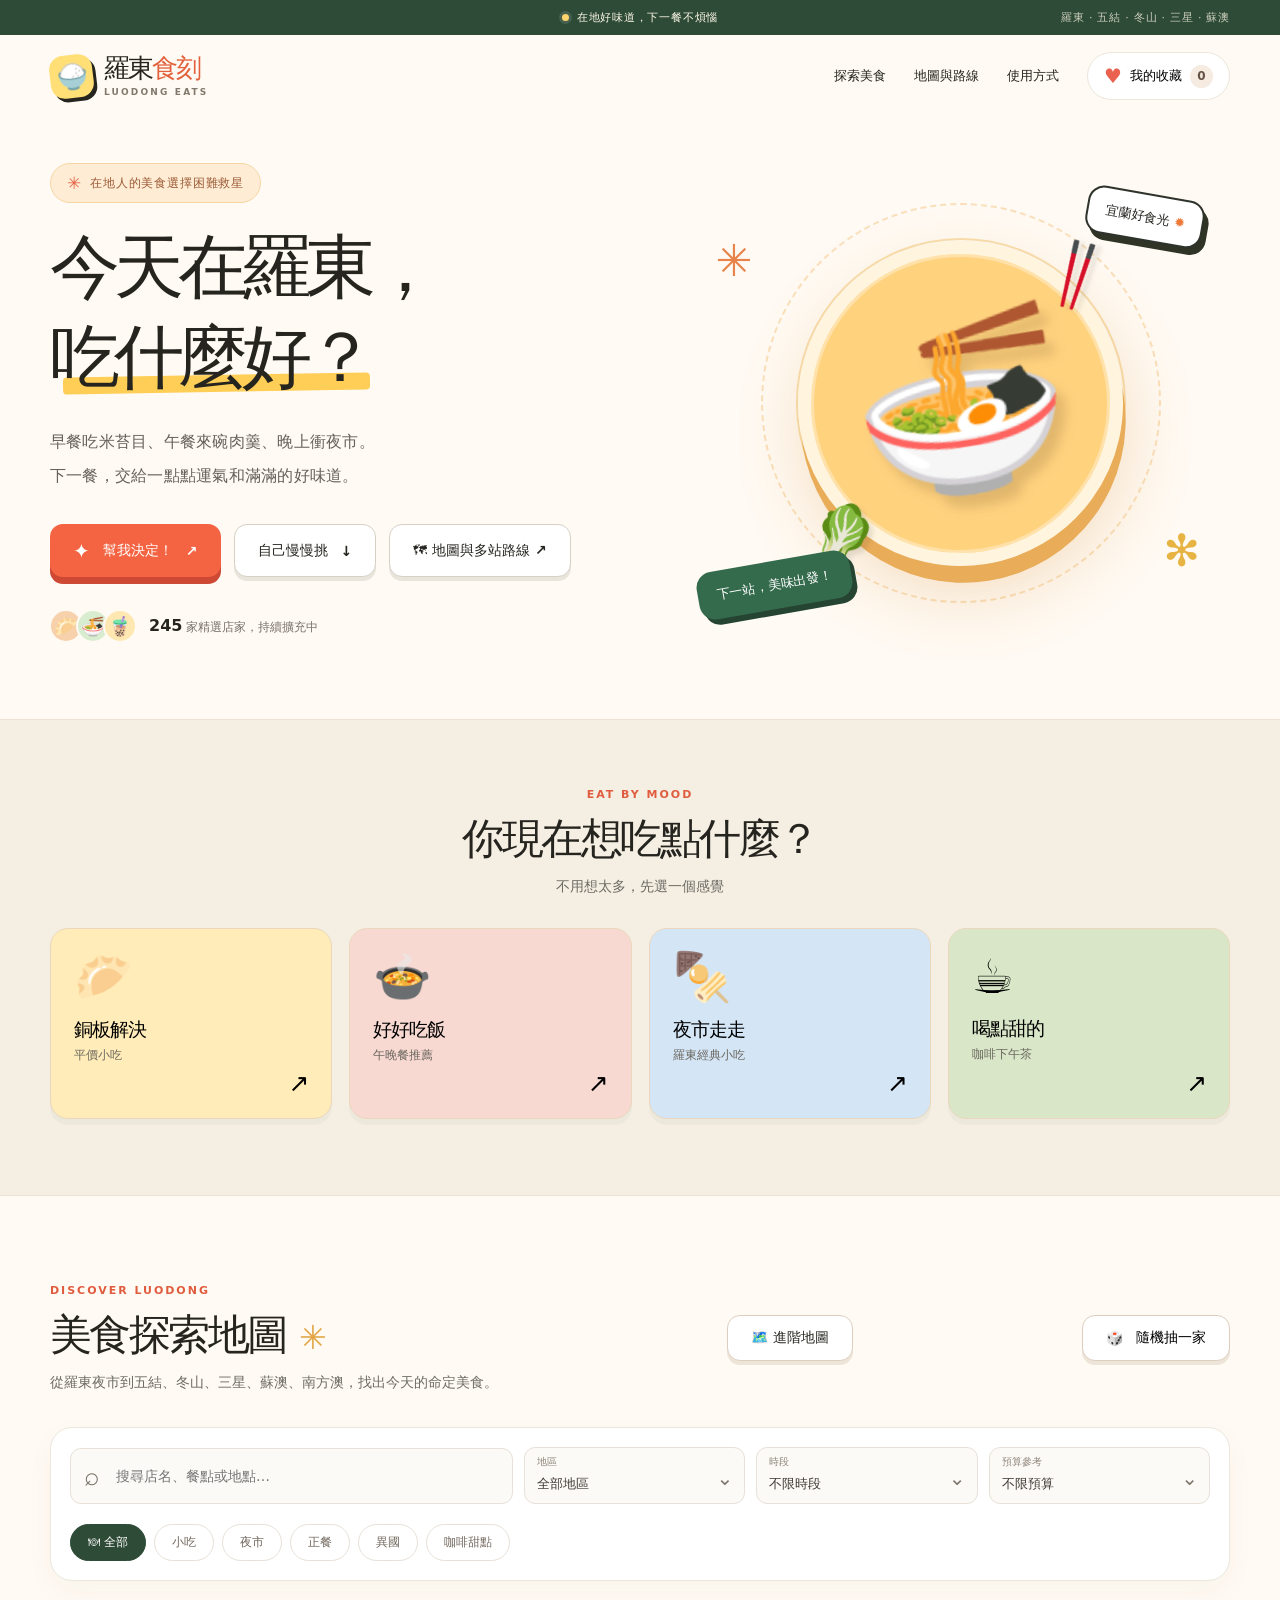
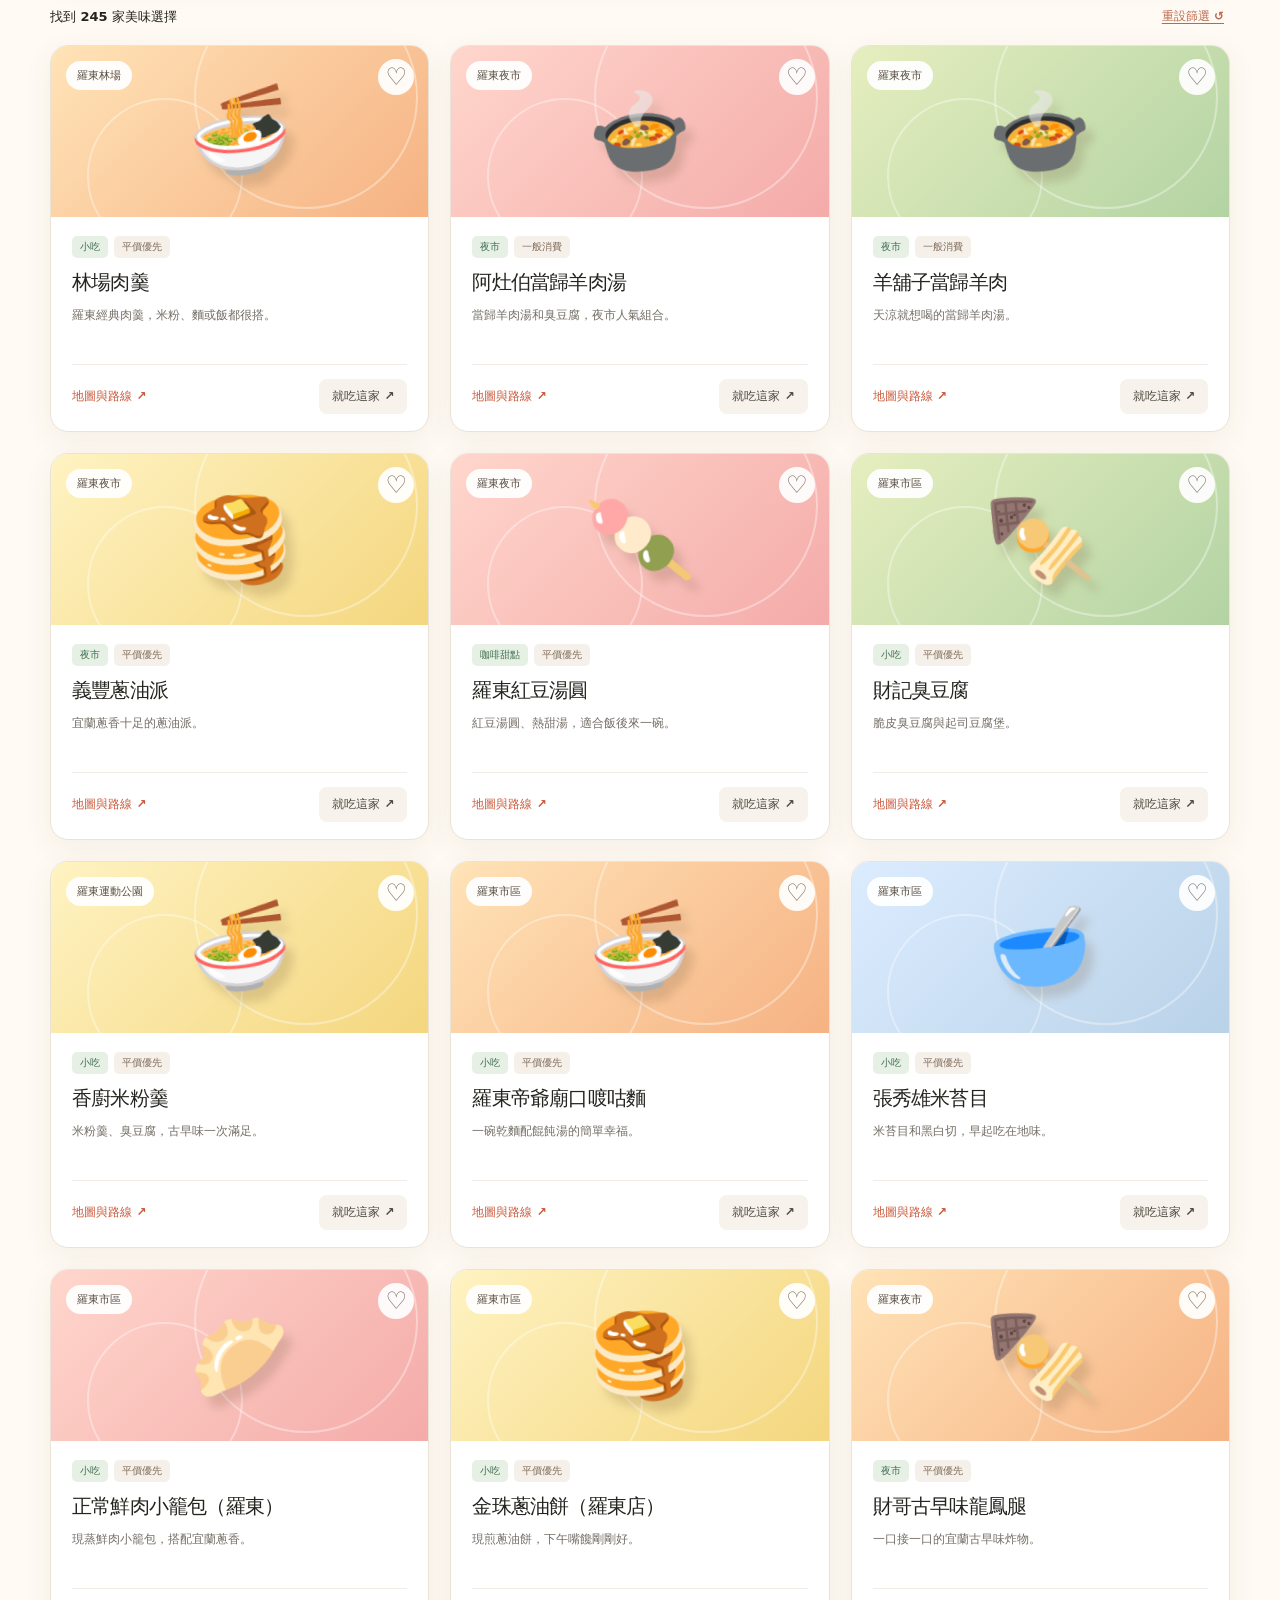
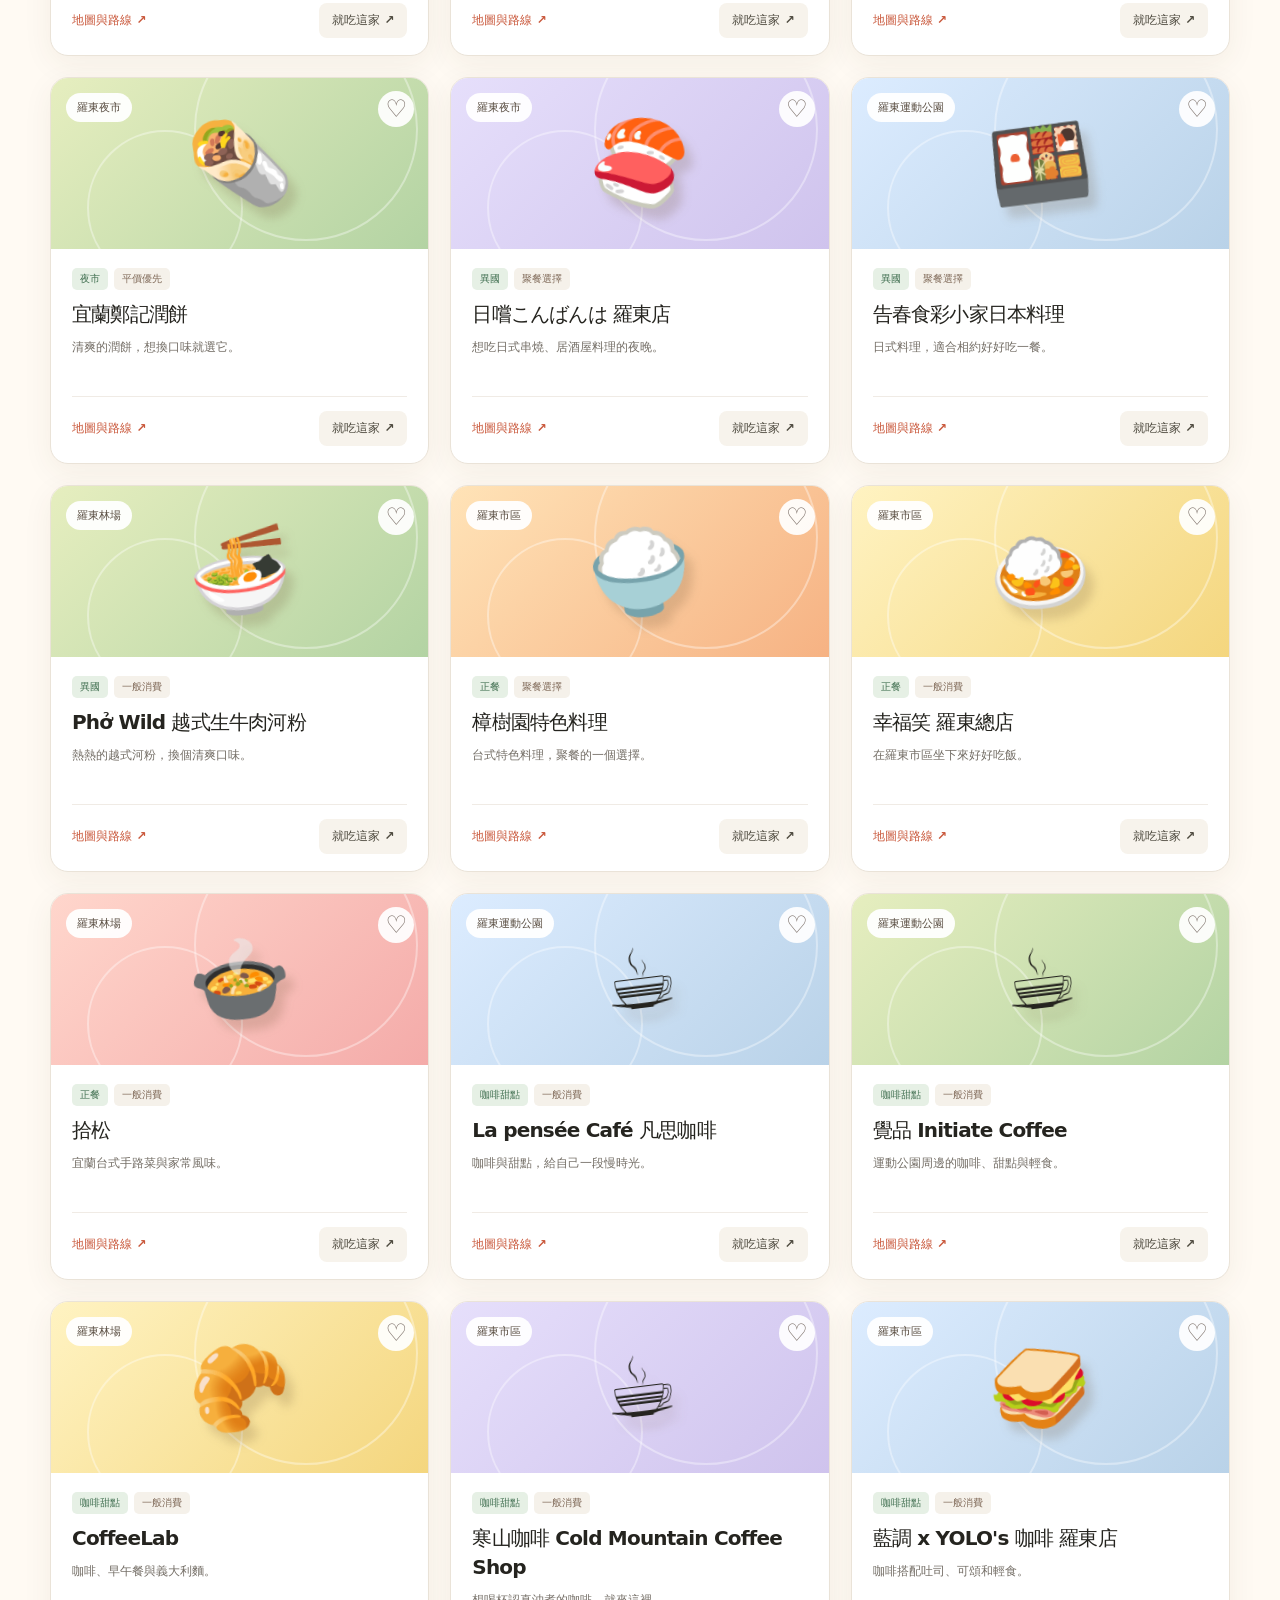
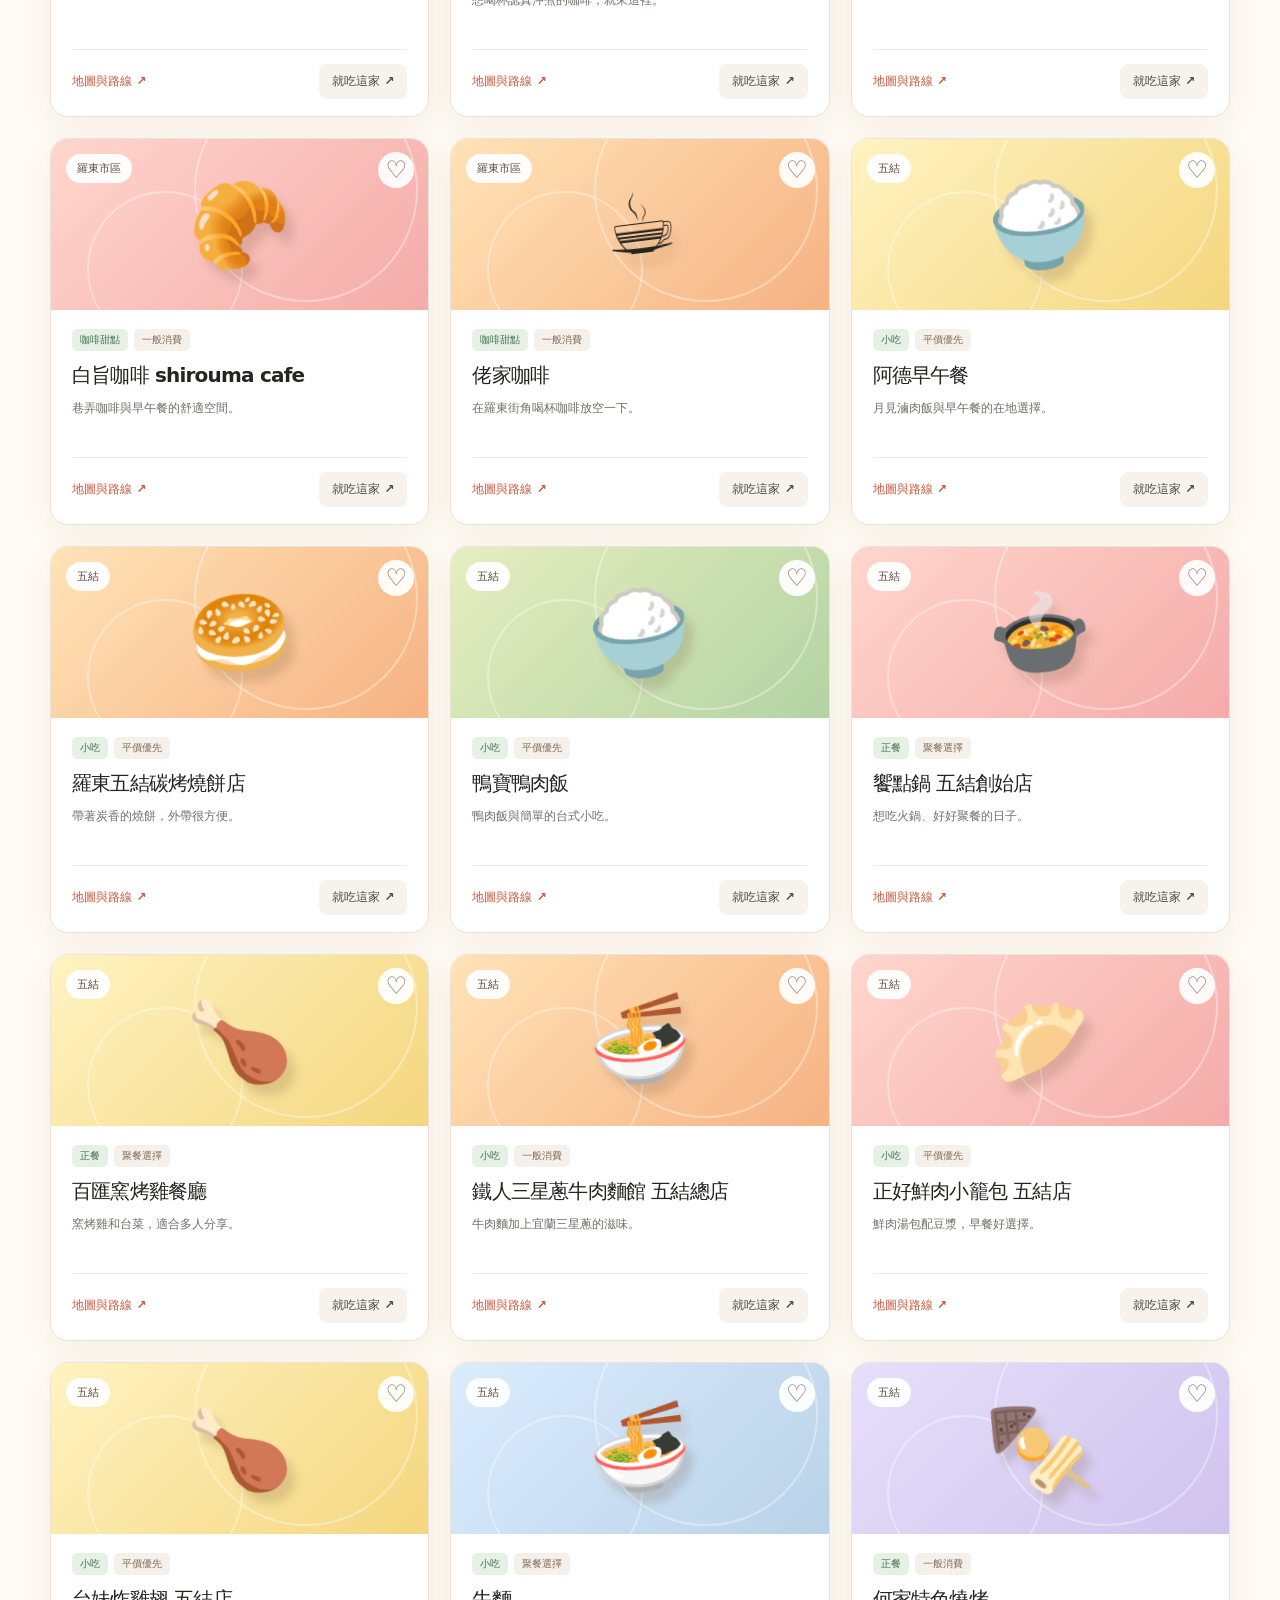
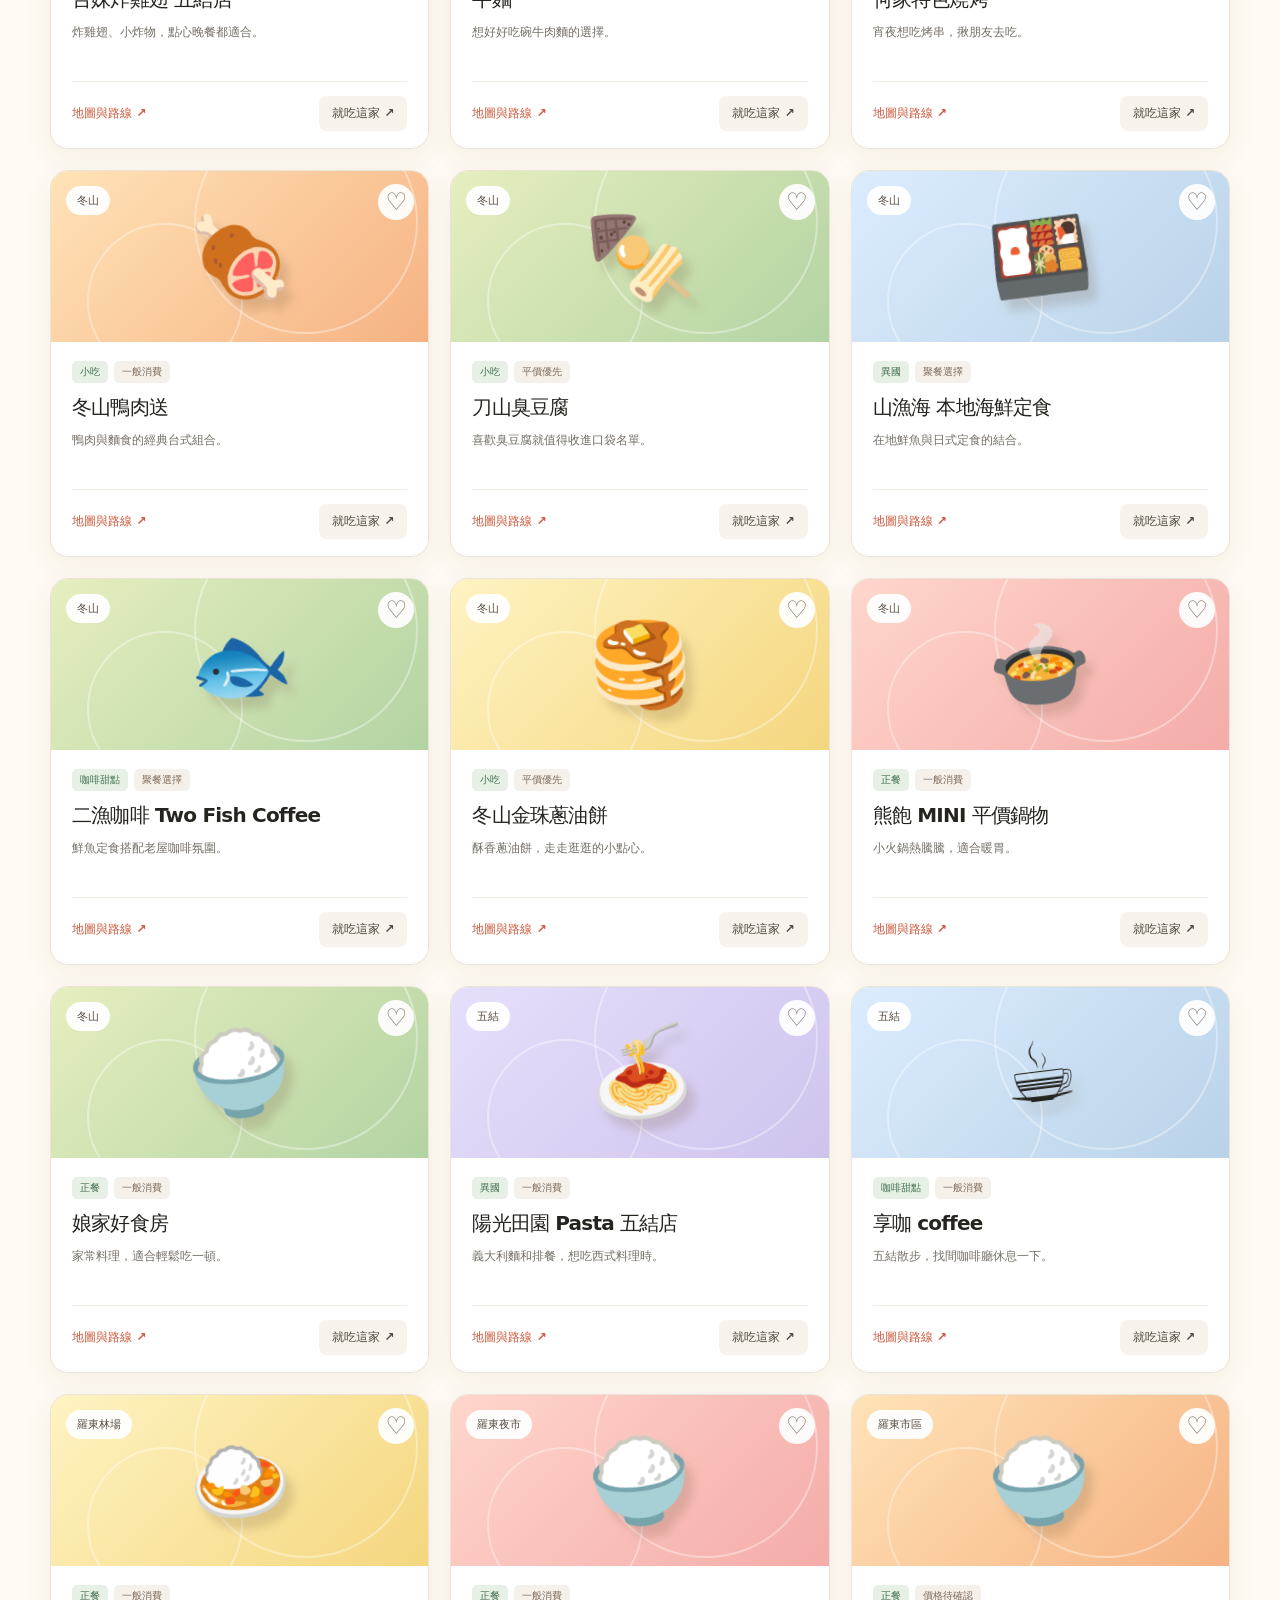
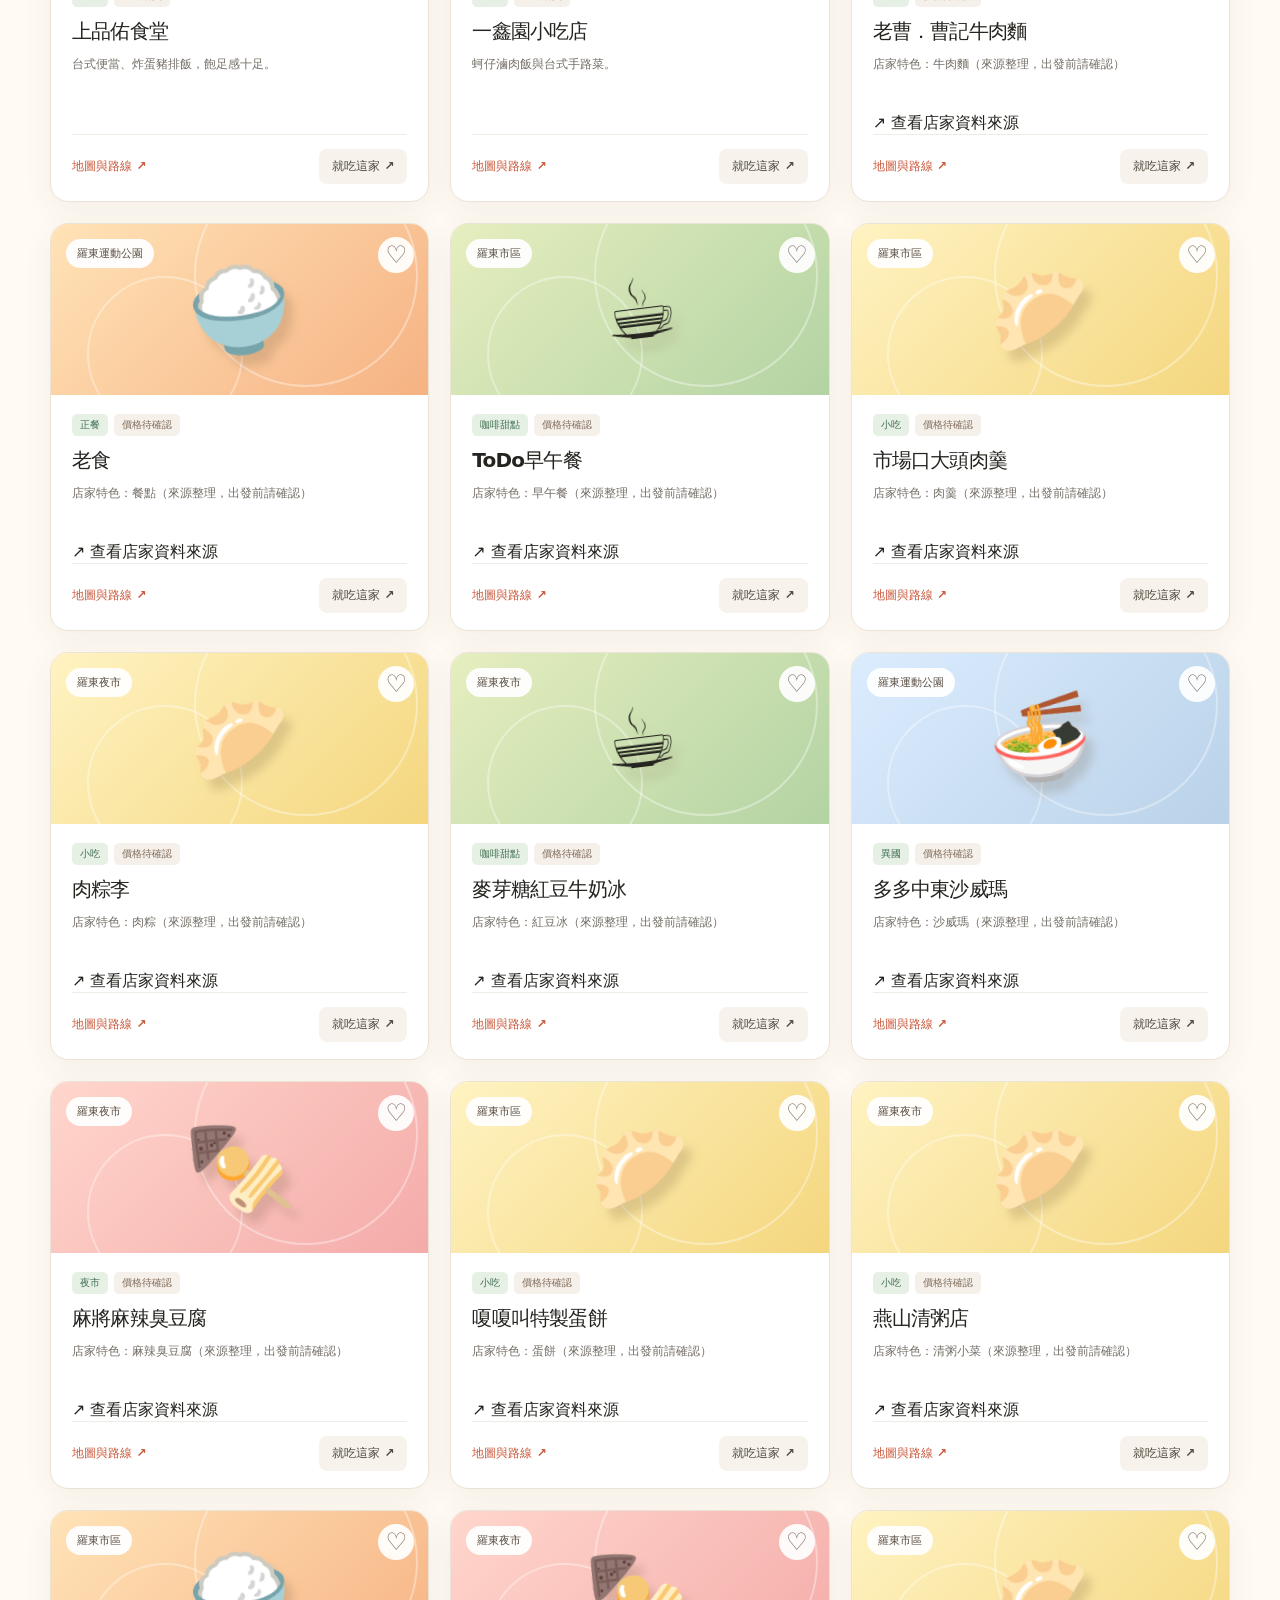
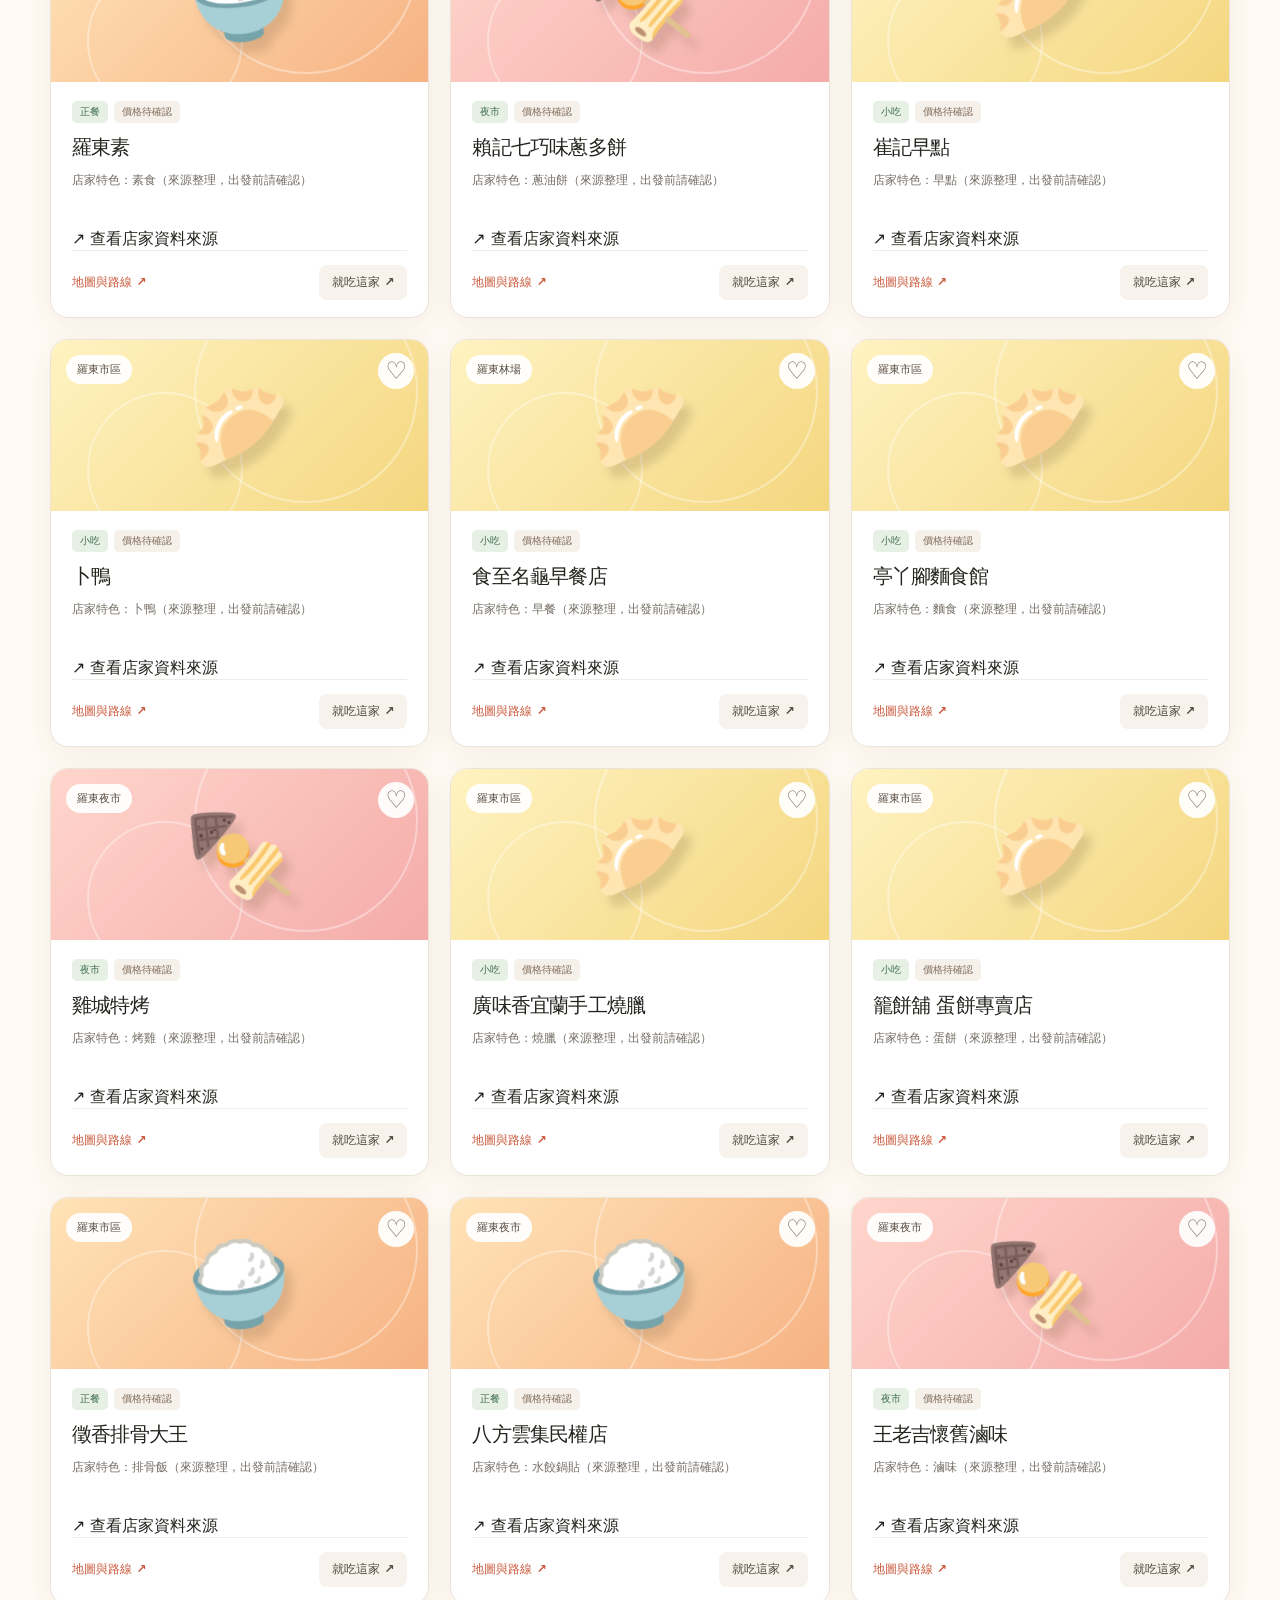
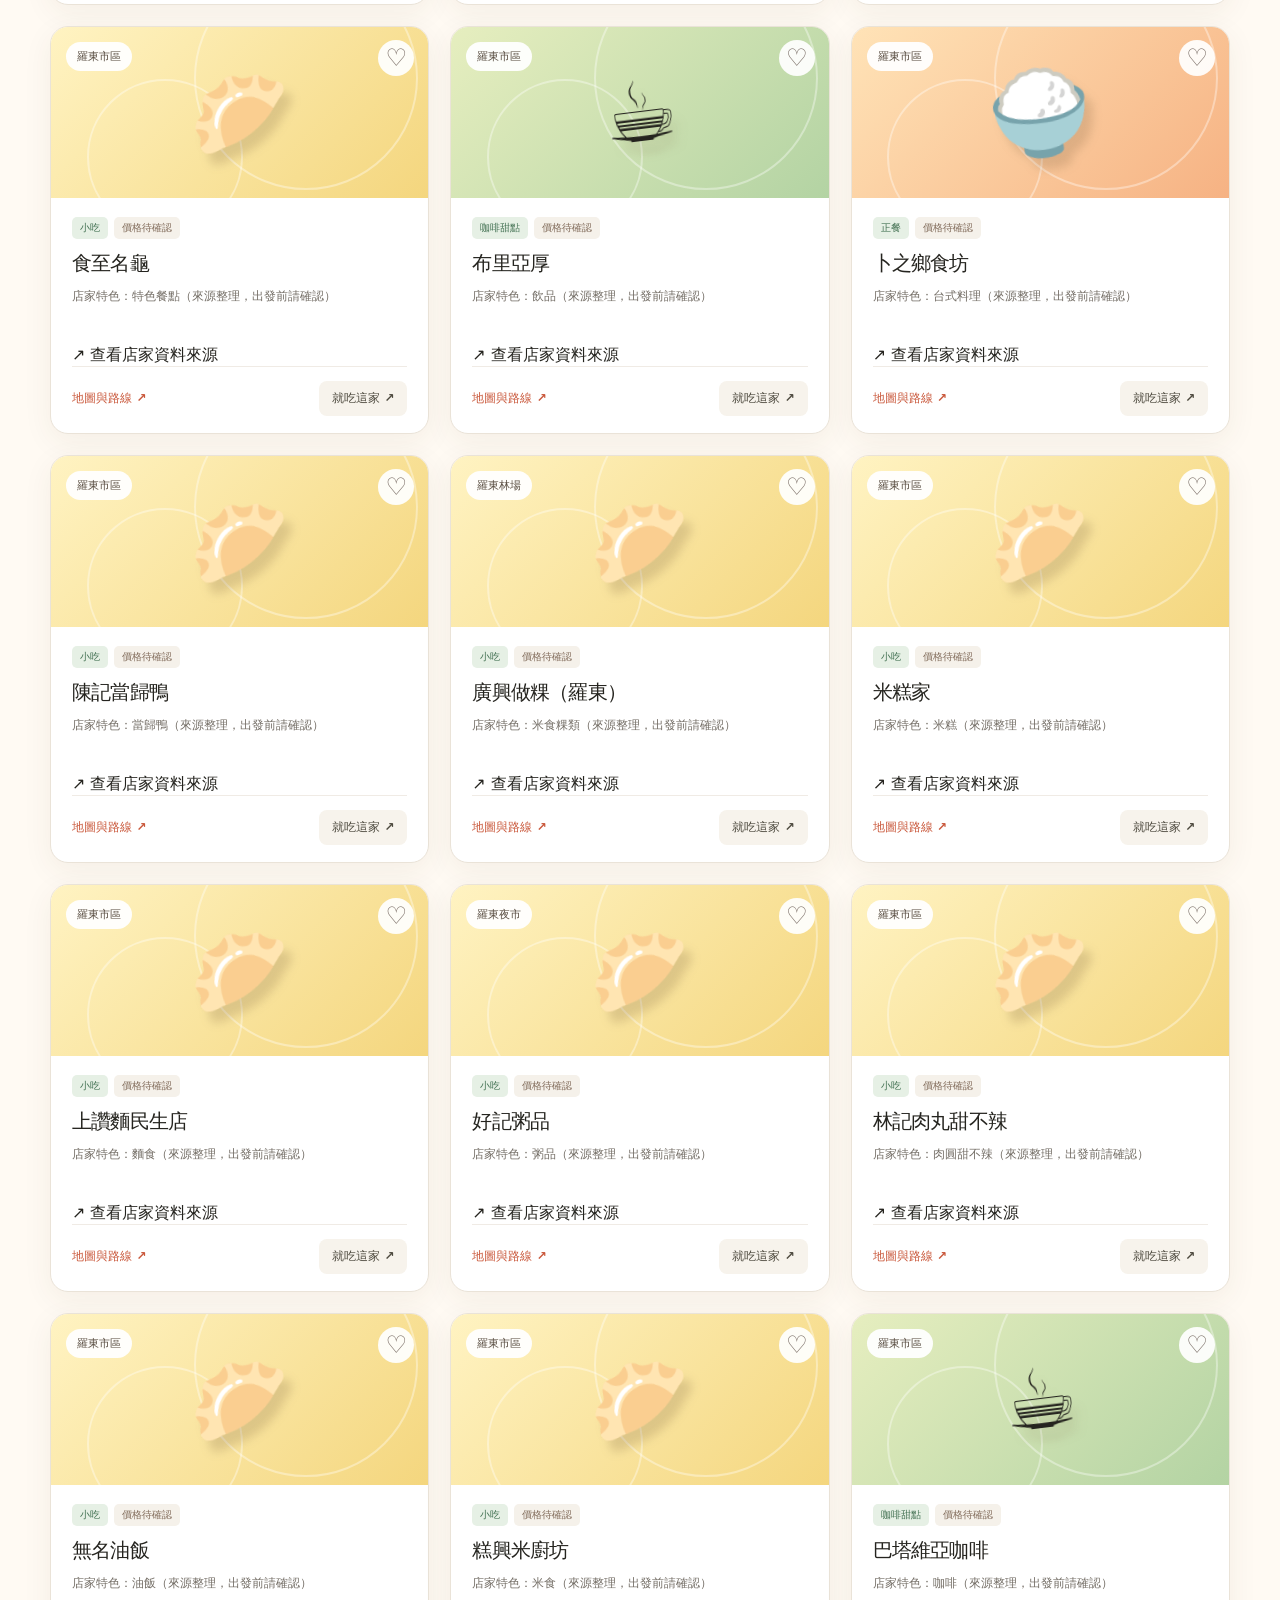
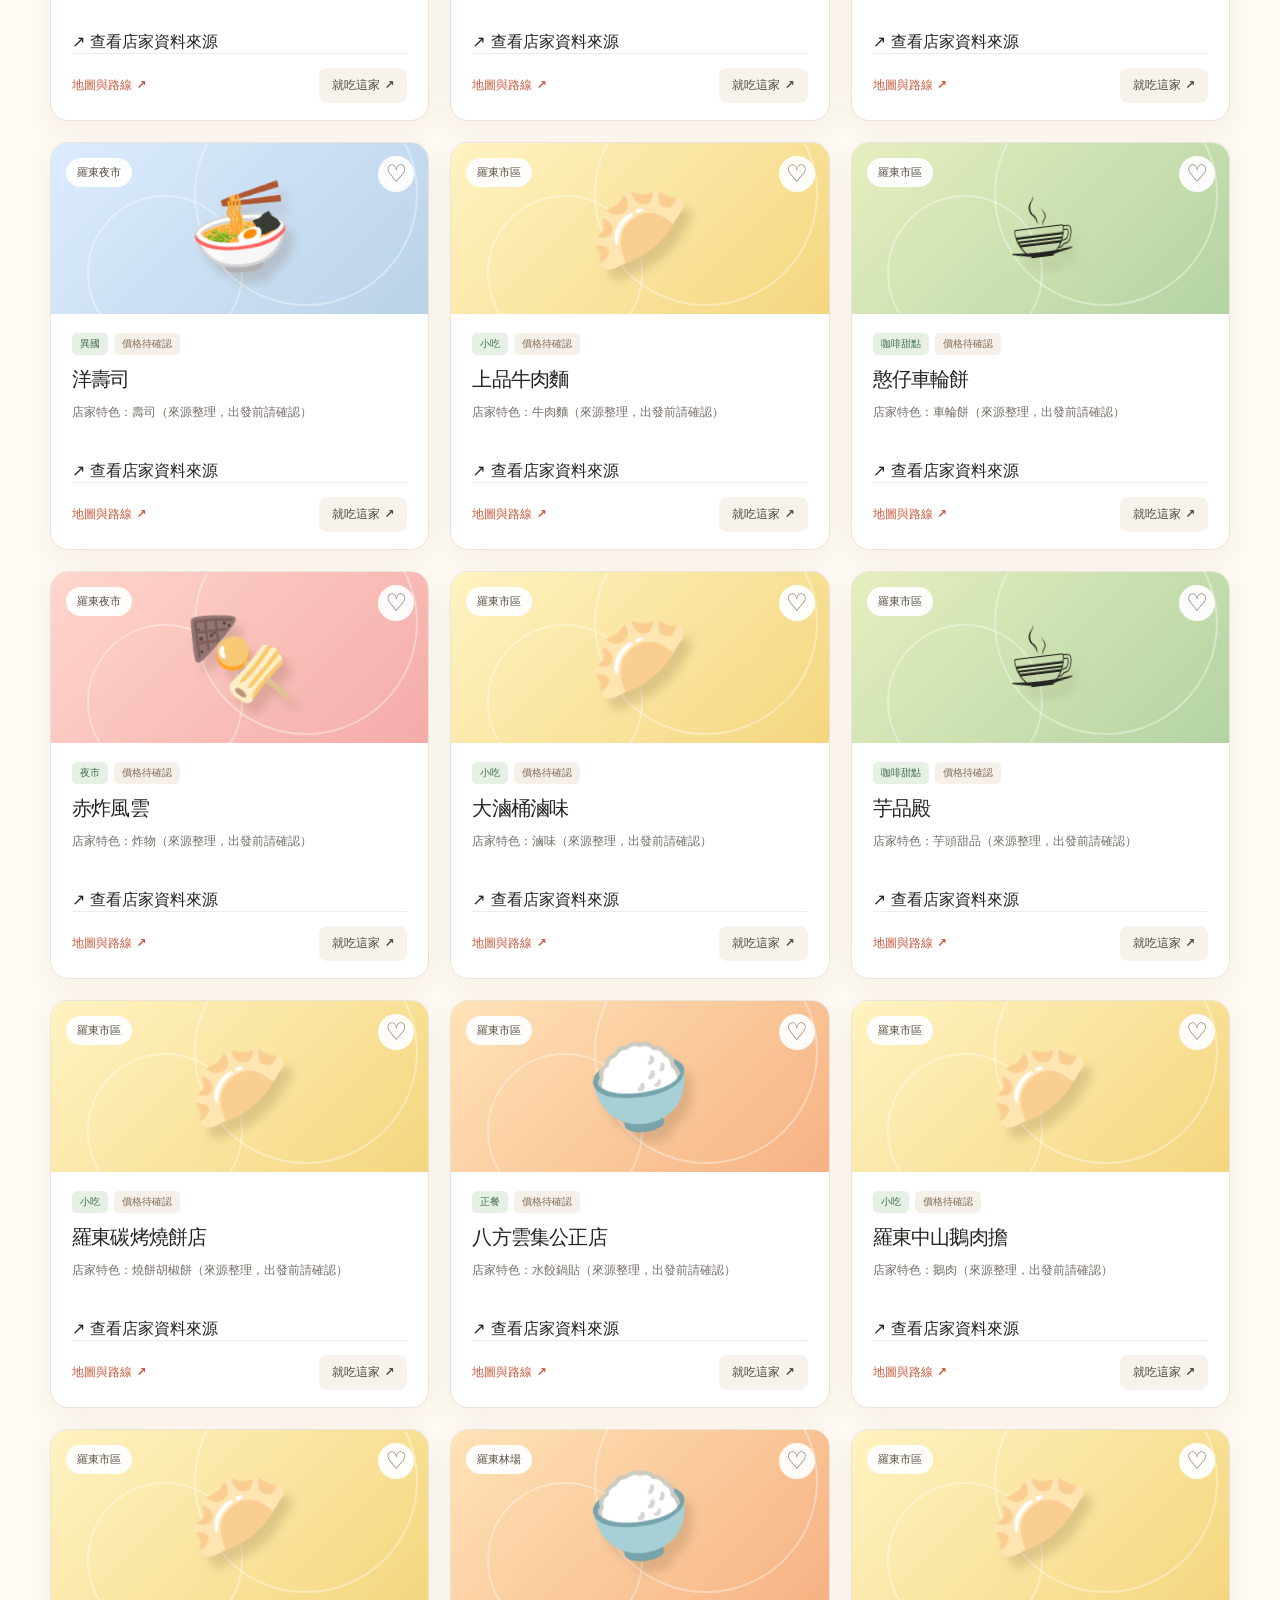
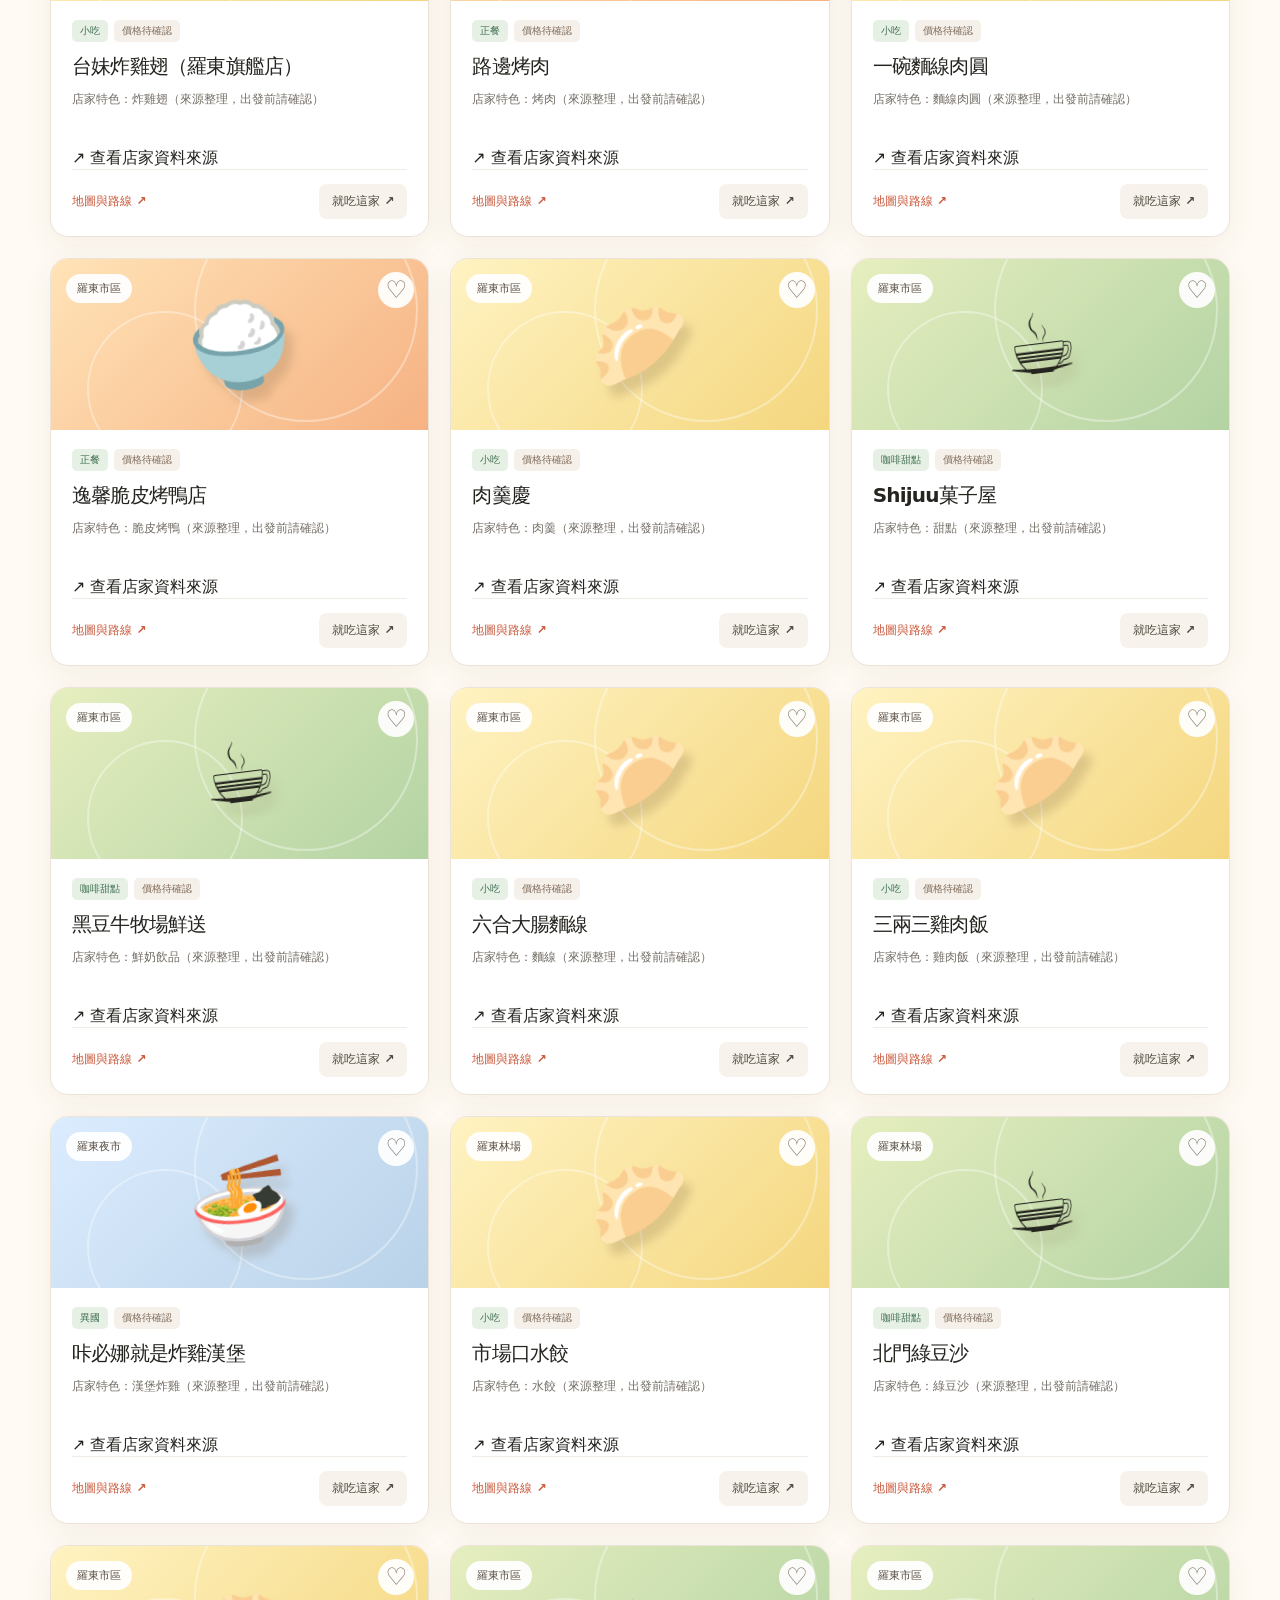
==== commit e8fc7a75: "style: load data-source and integrated route navigation helpers" ====
--- a/index.html
+++ b/index.html
@@ -12,6 +12,7 @@
   <link rel="icon" type="image/svg+xml" href="./icon.svg" />
   <link rel="manifest" href="./manifest.webmanifest" />
   <link rel="stylesheet" href="./style.css" />
+  <link rel="stylesheet" href="./extra.css" />
   <title>羅東食刻｜今天吃什麼？</title>
   <script src="./data.js" defer></script>
   <script src="./data-extra.js" defer></script>
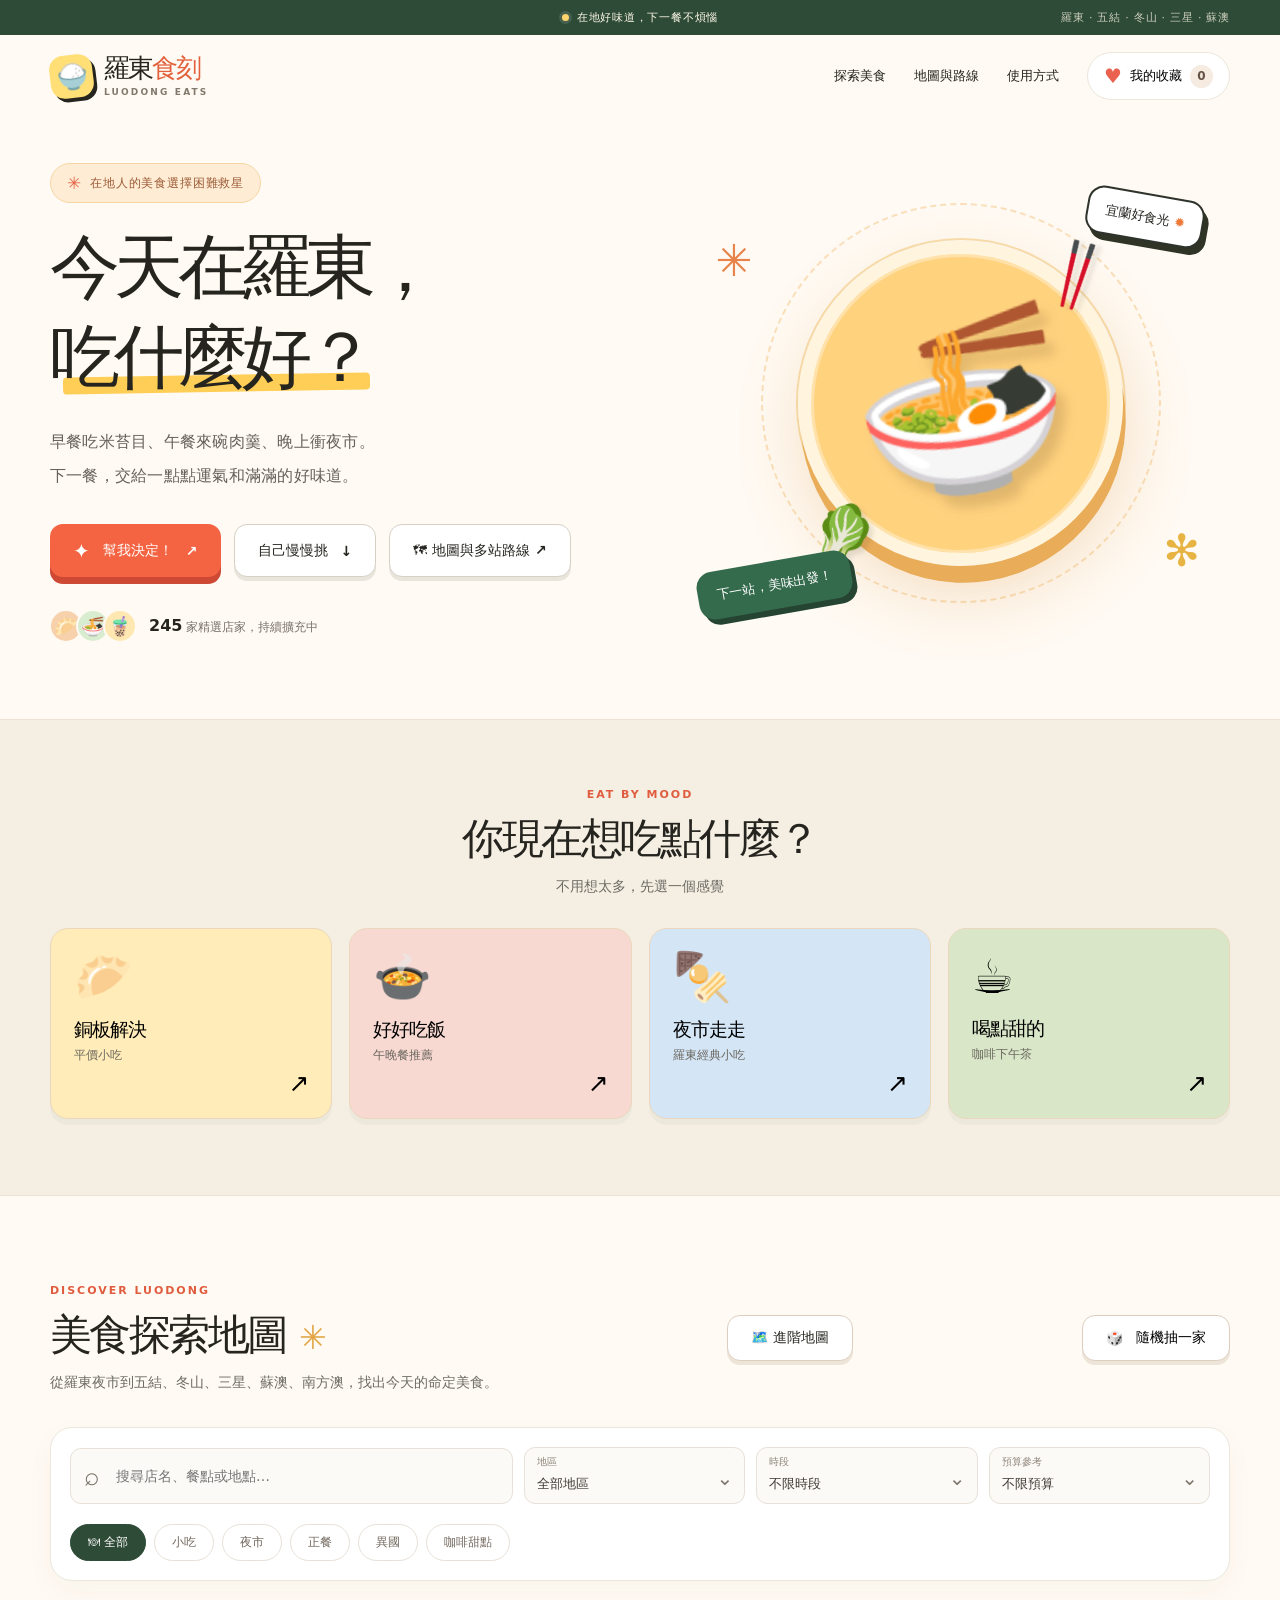
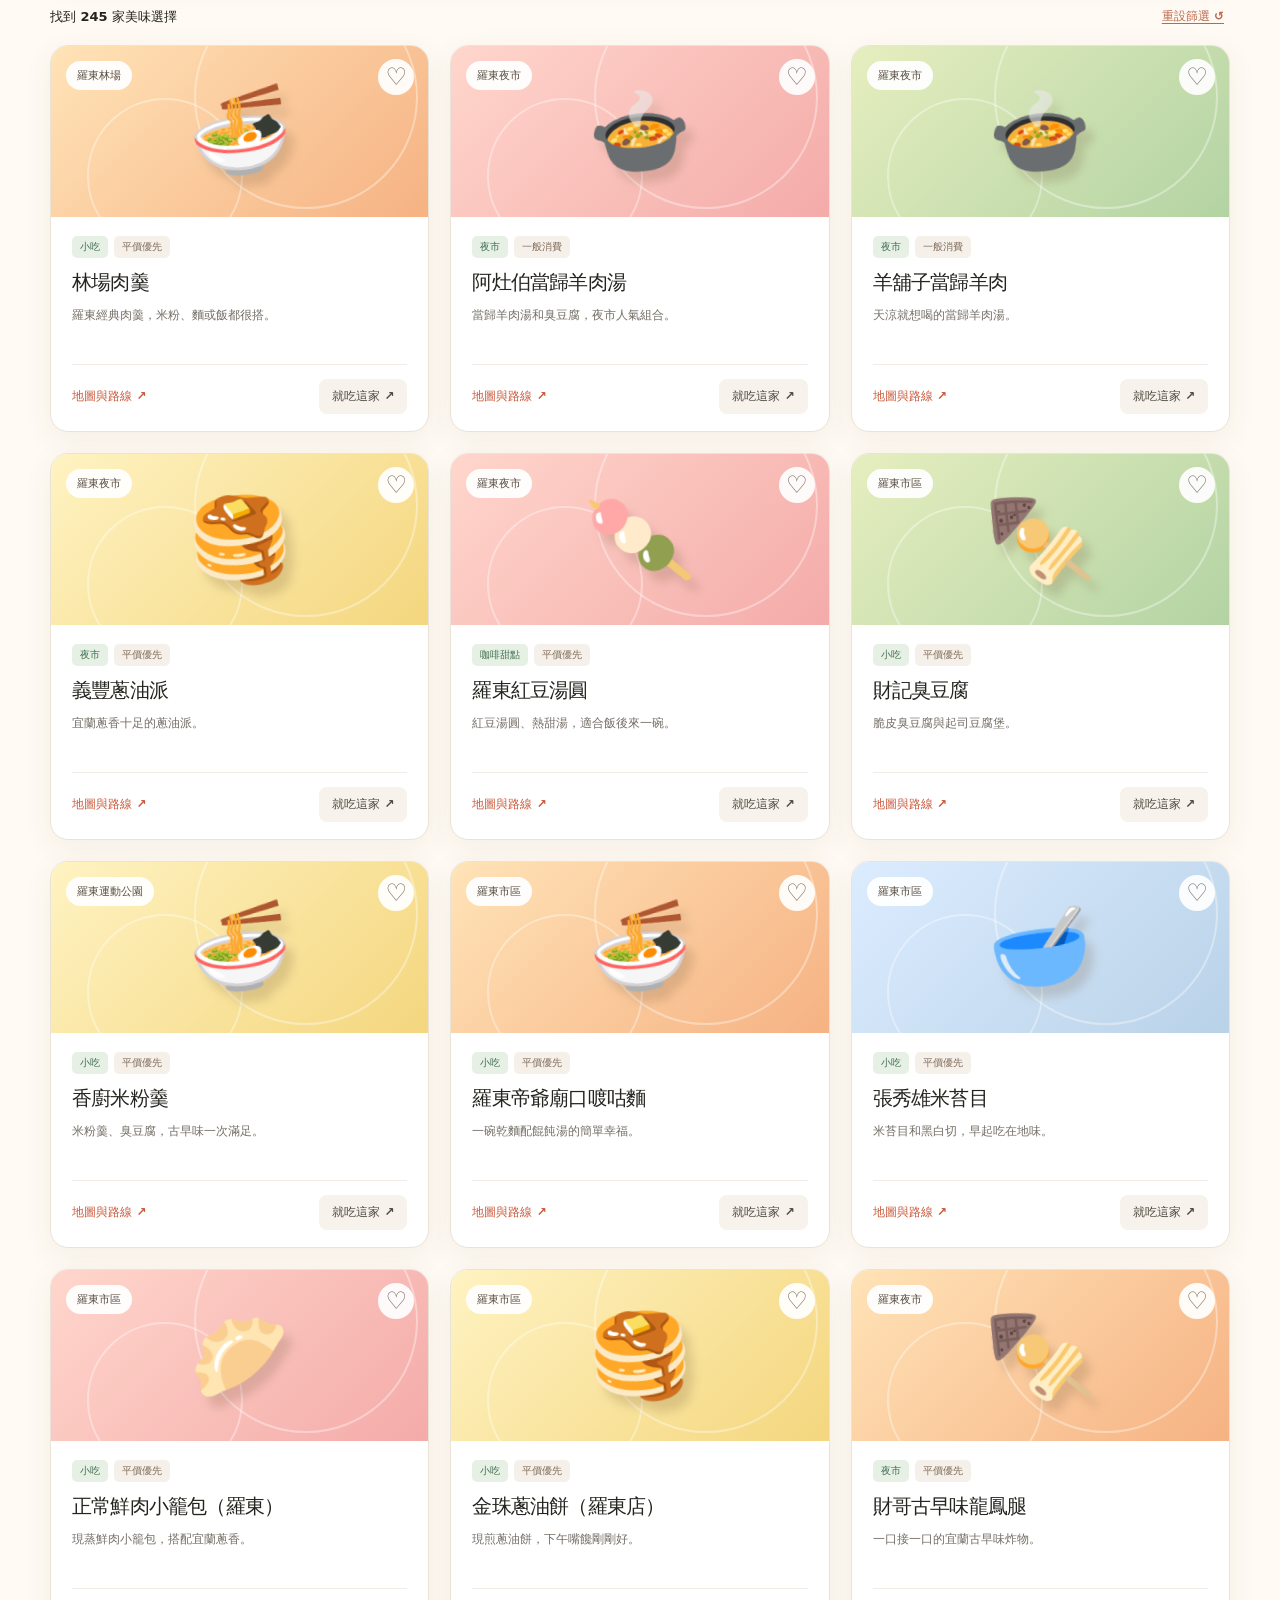
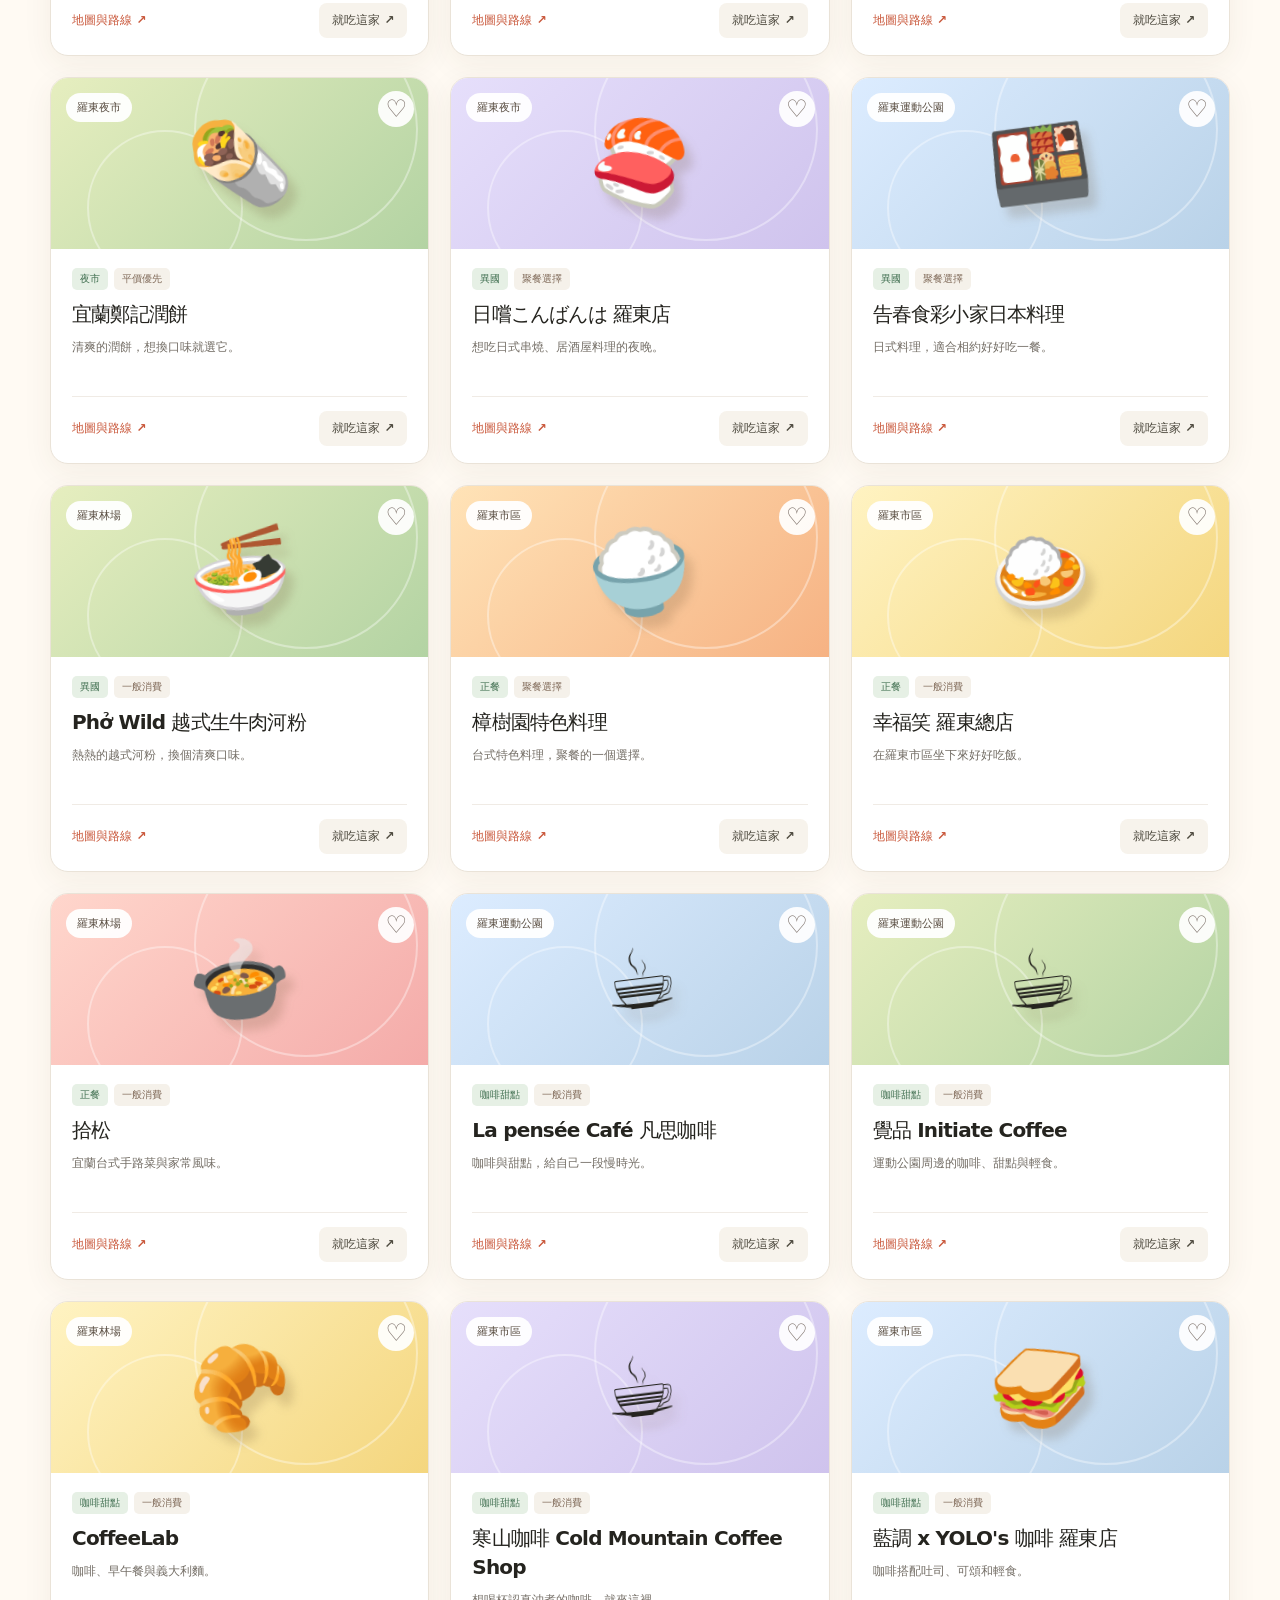
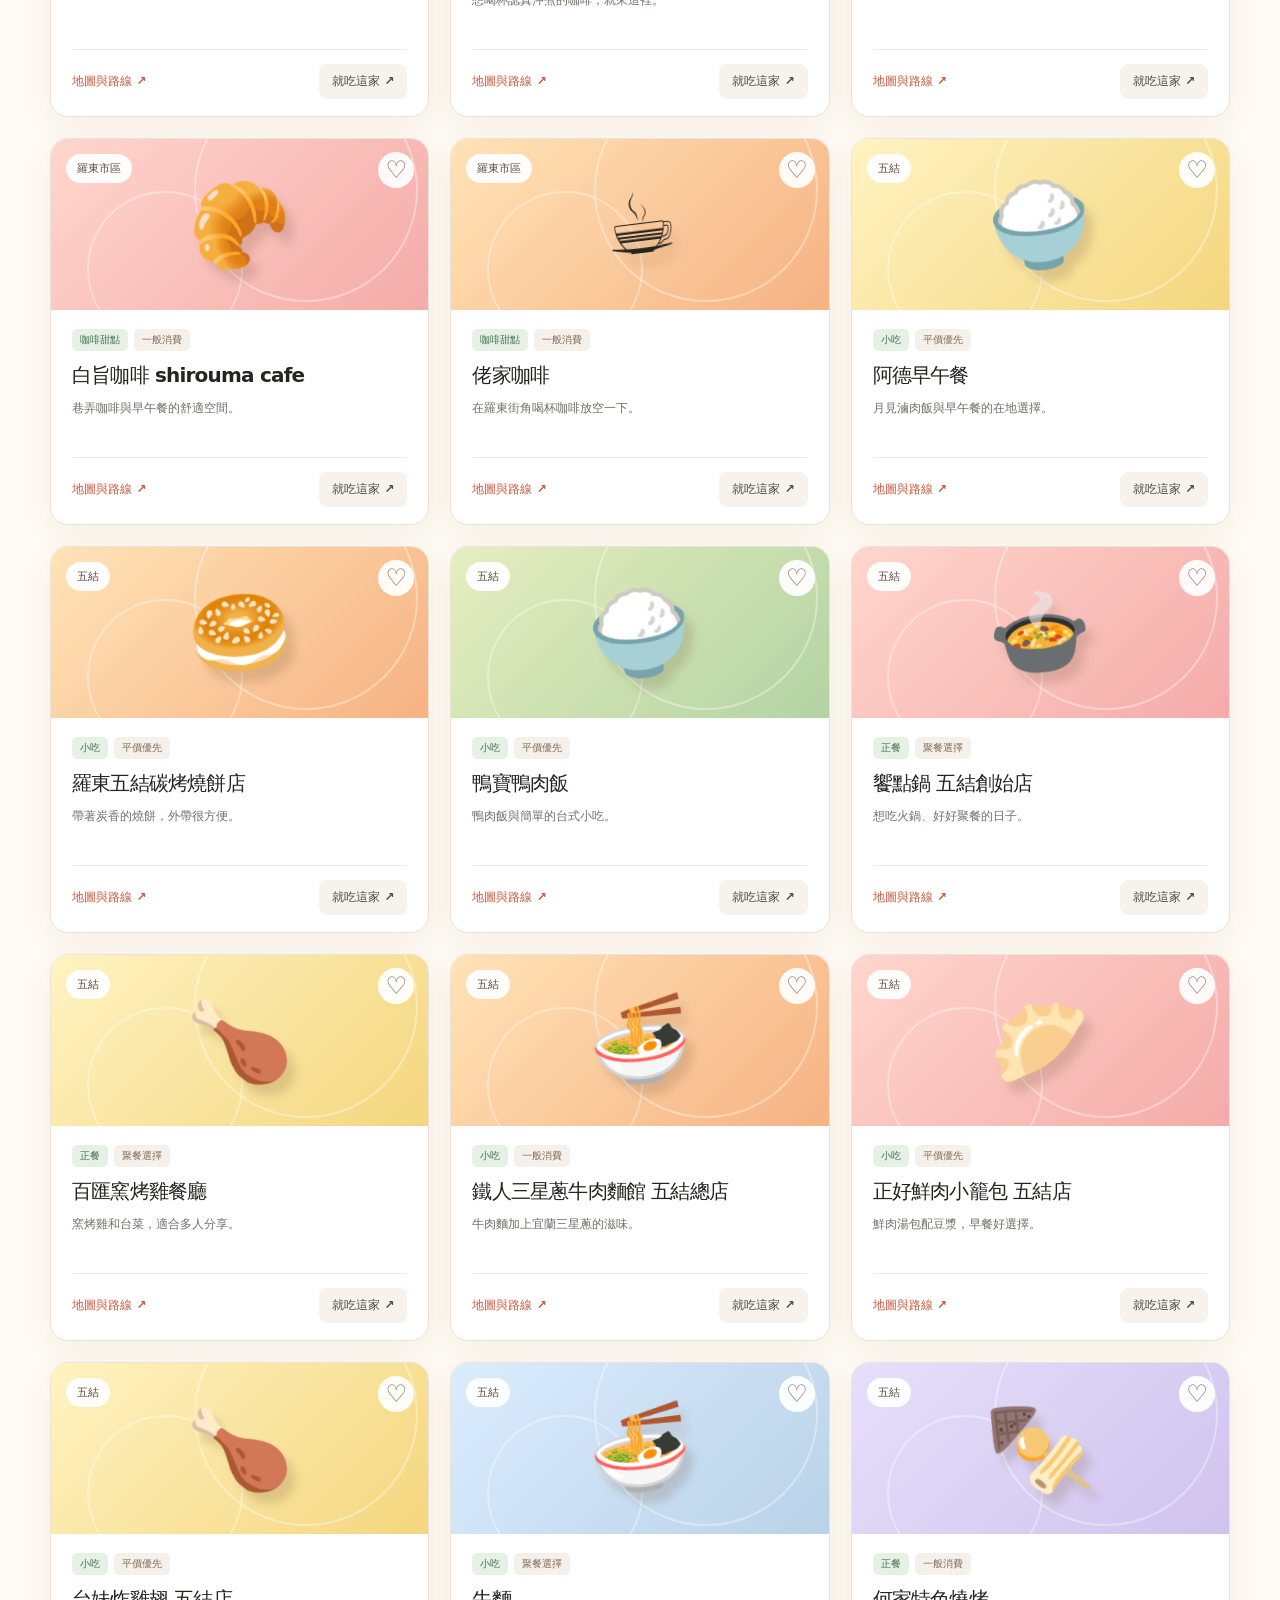
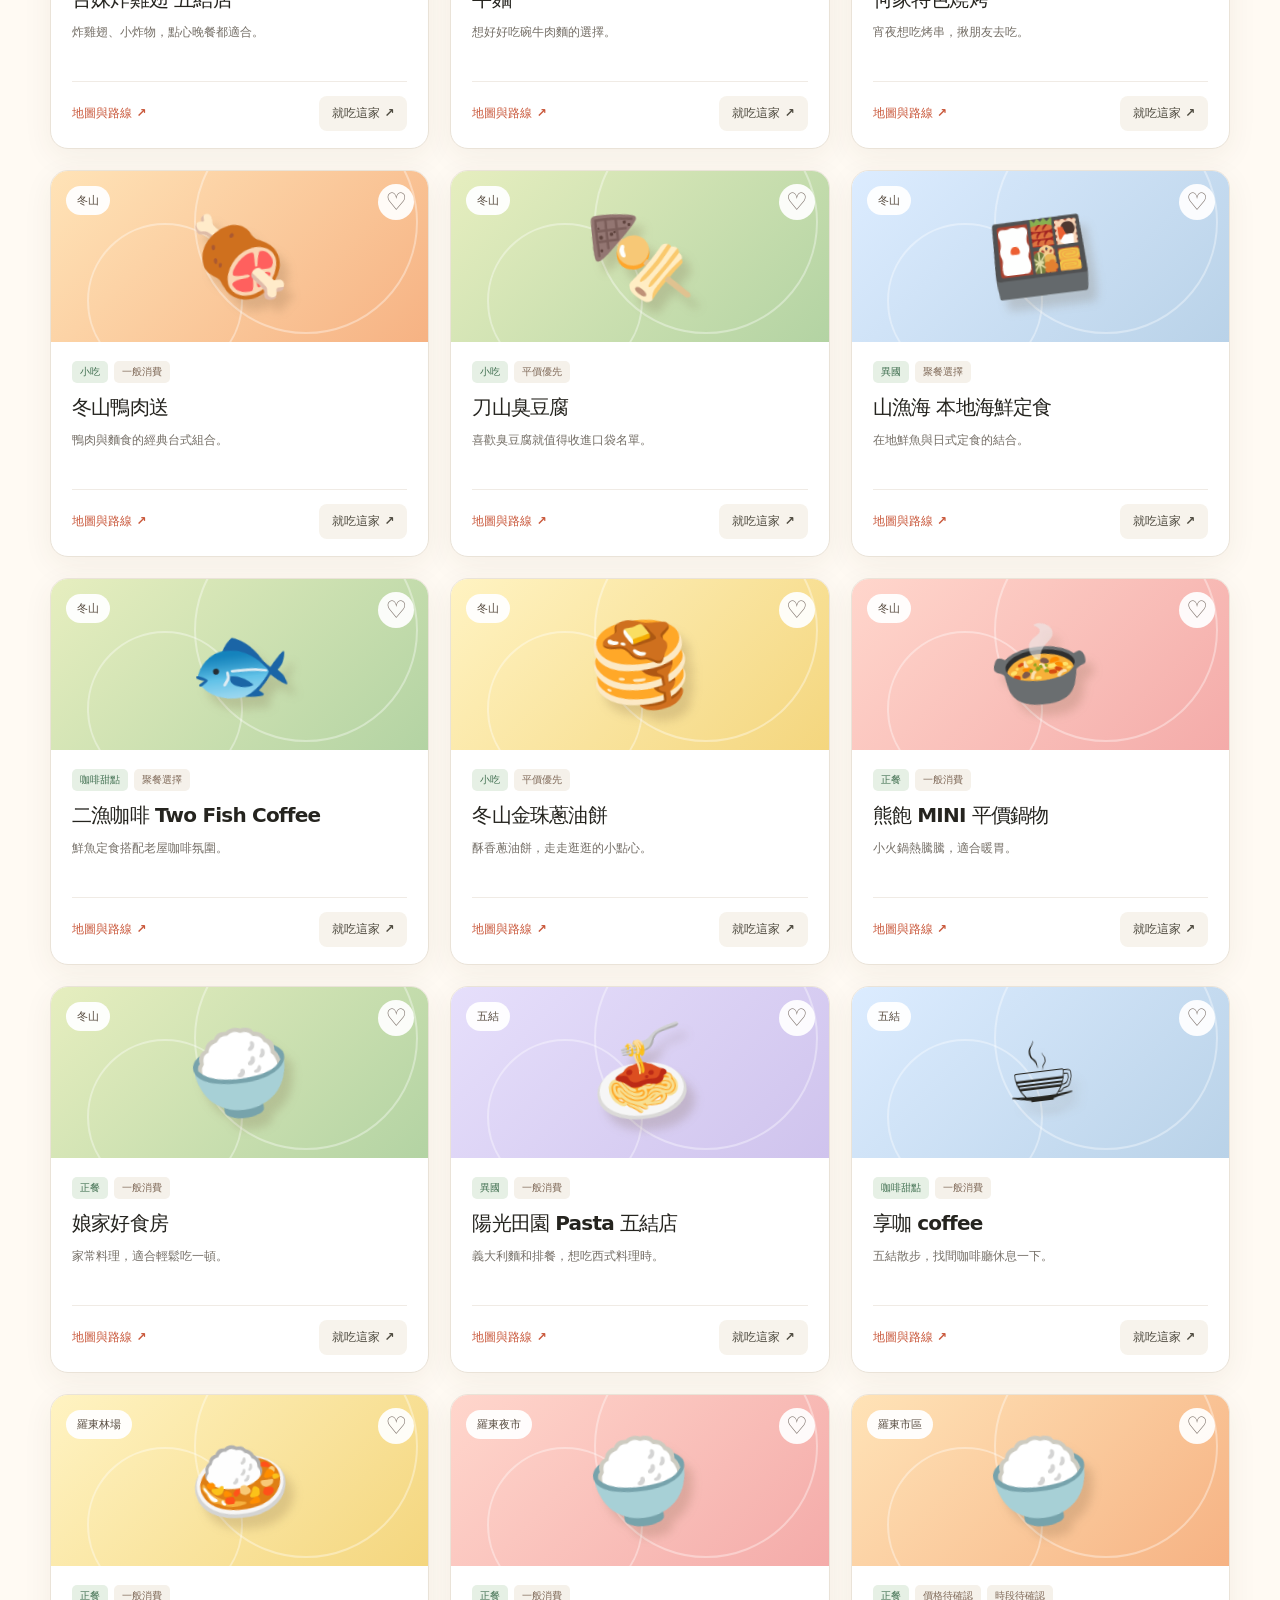
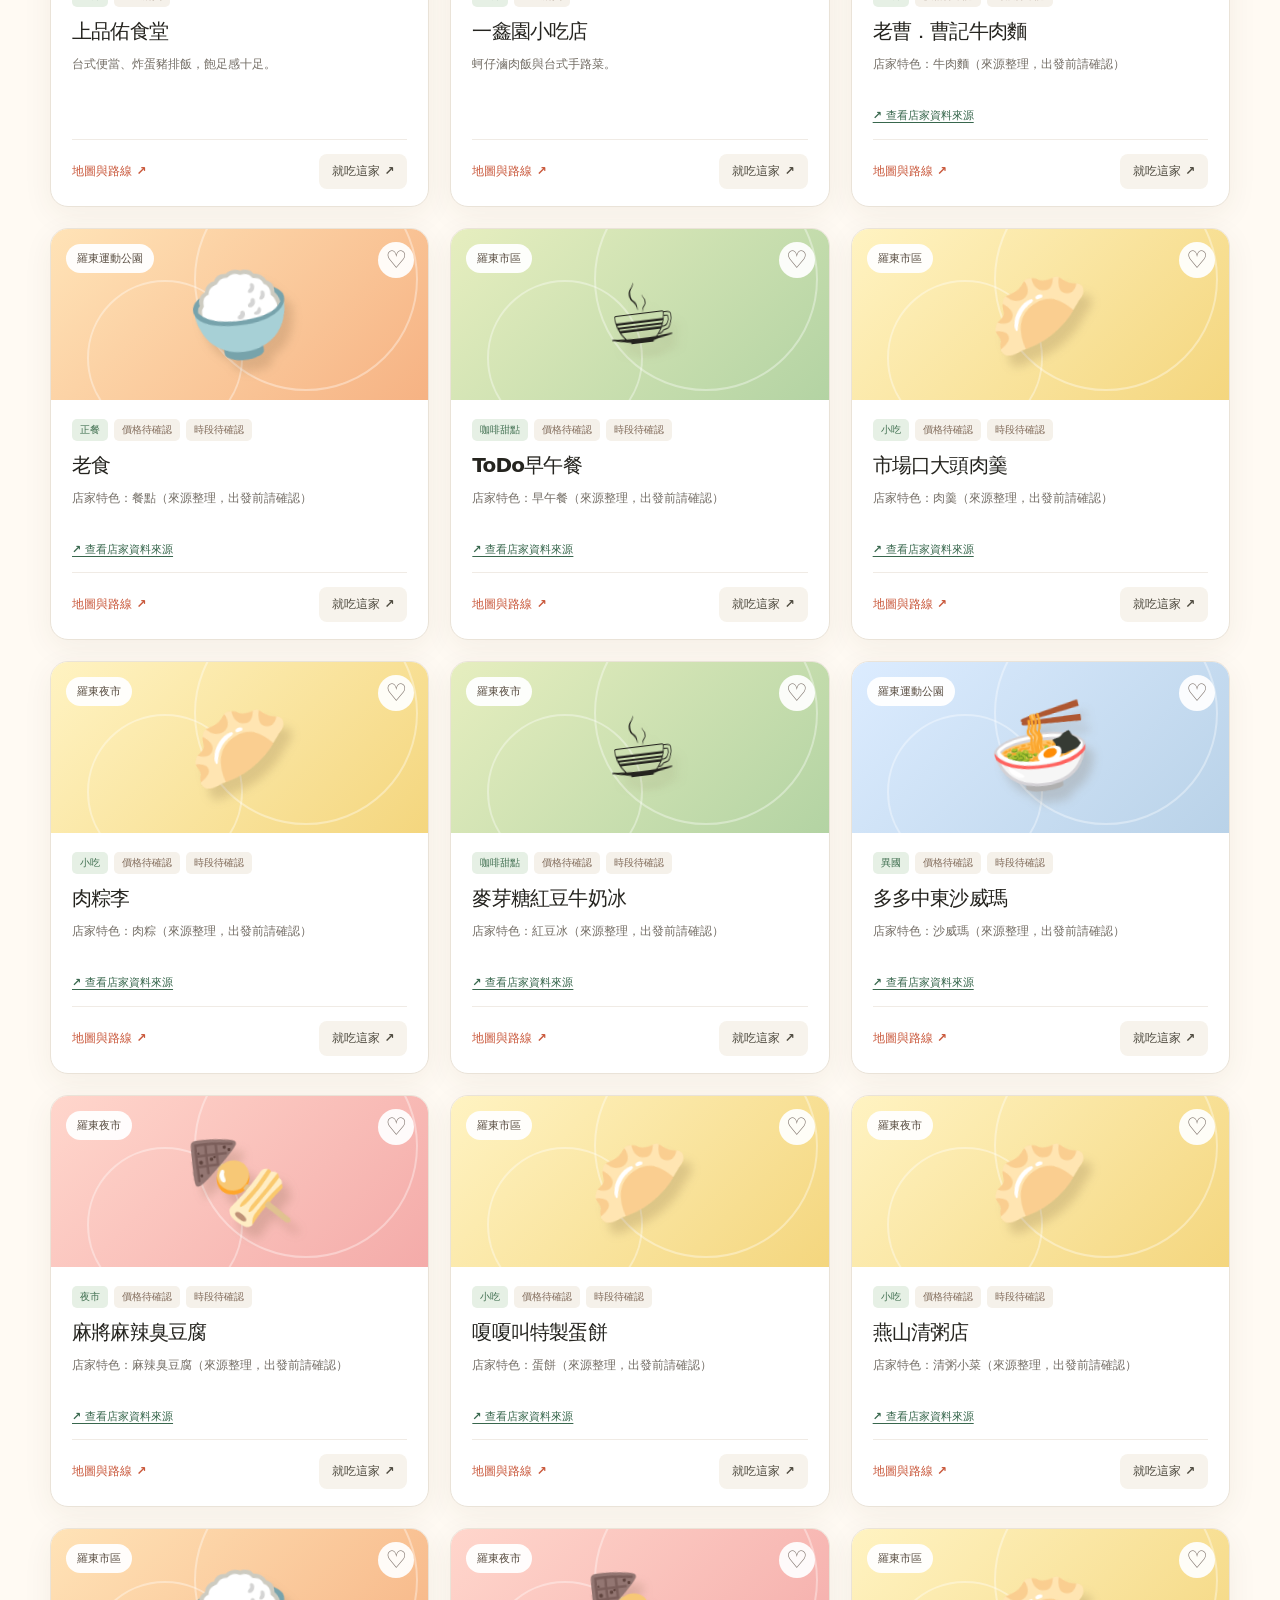
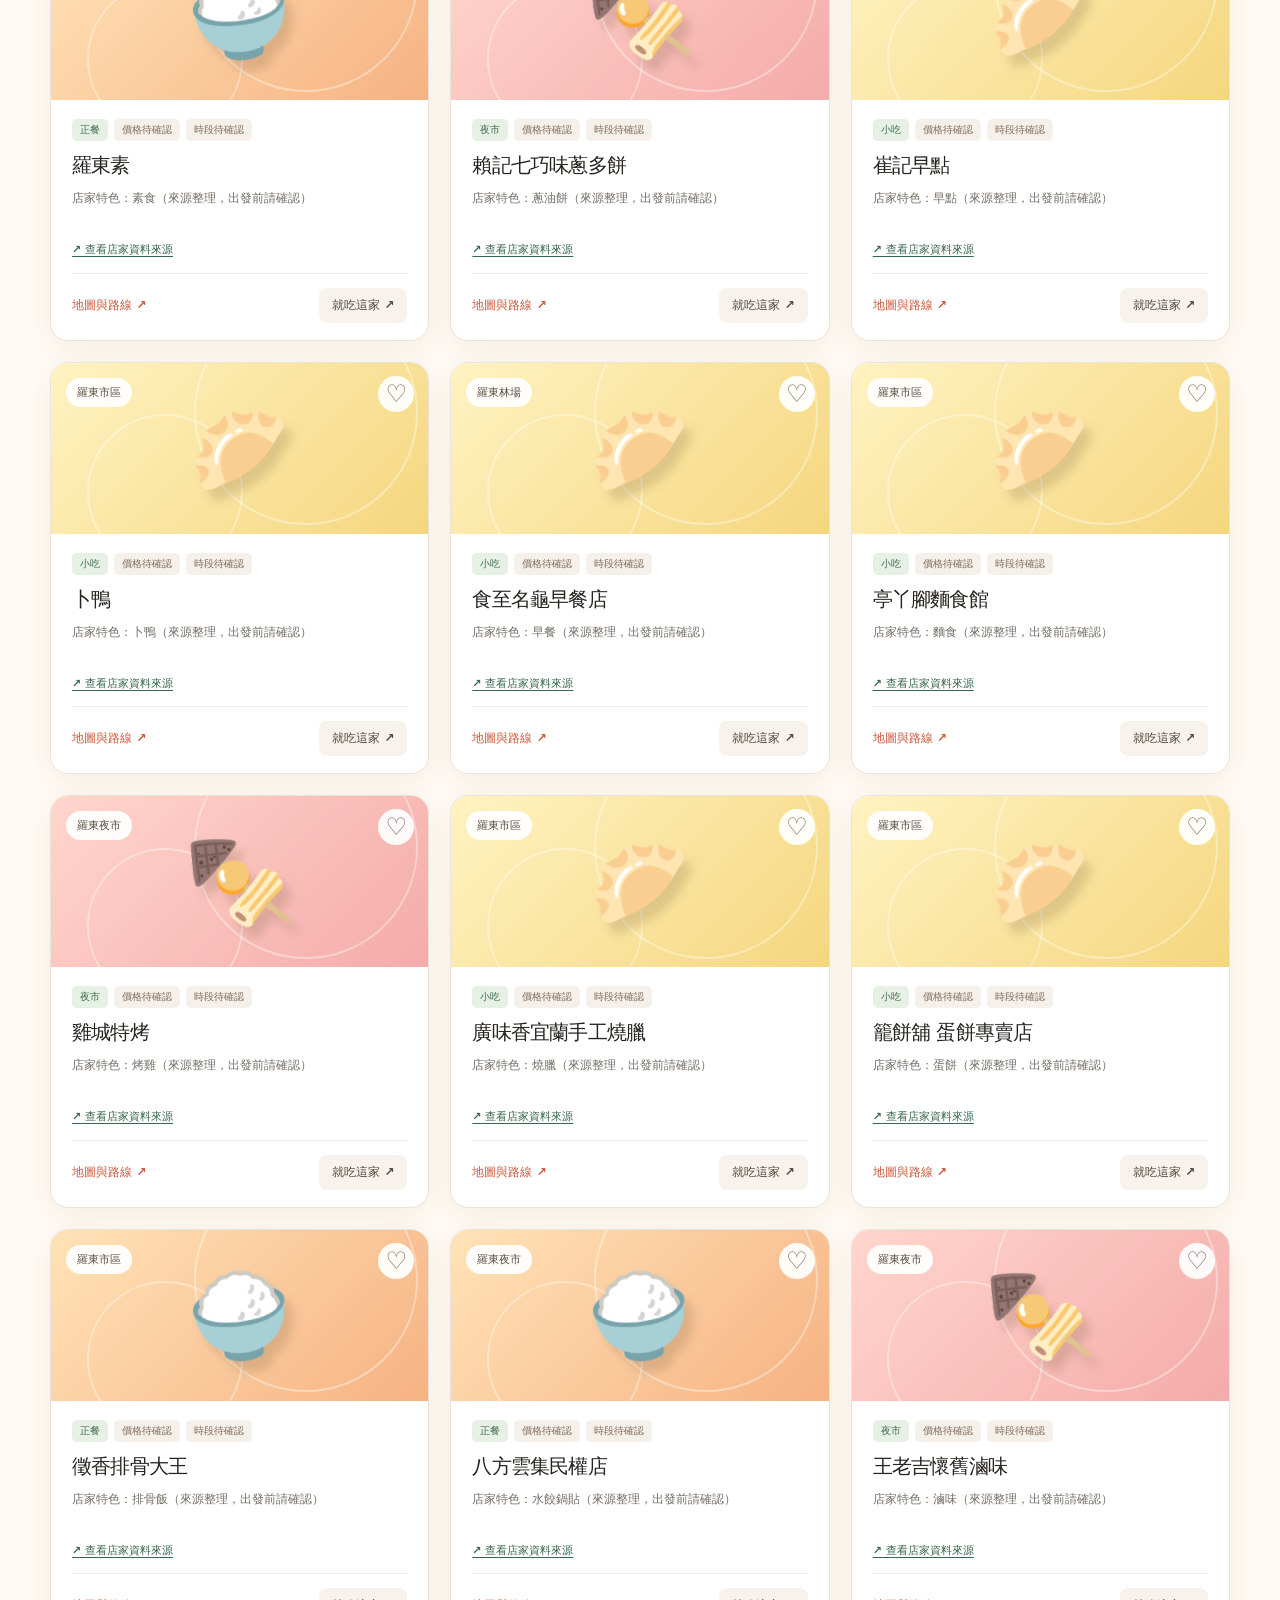
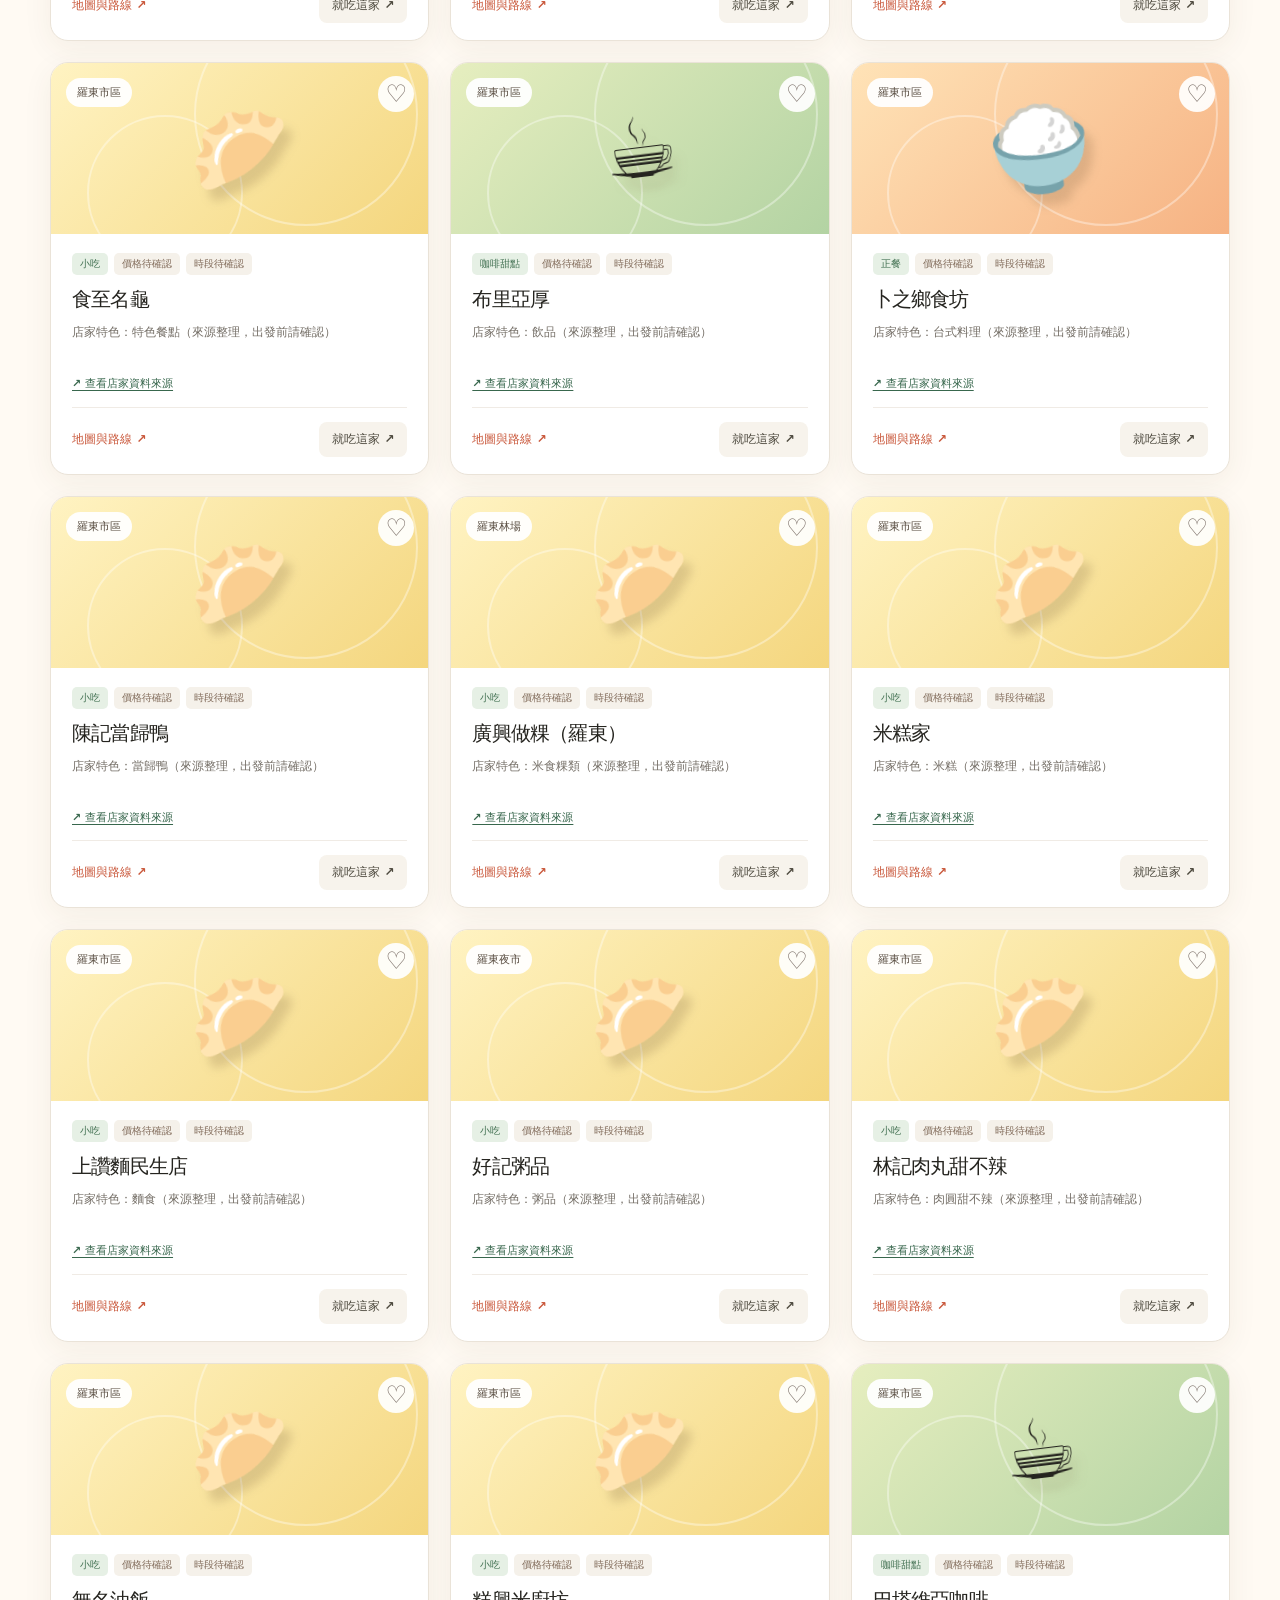
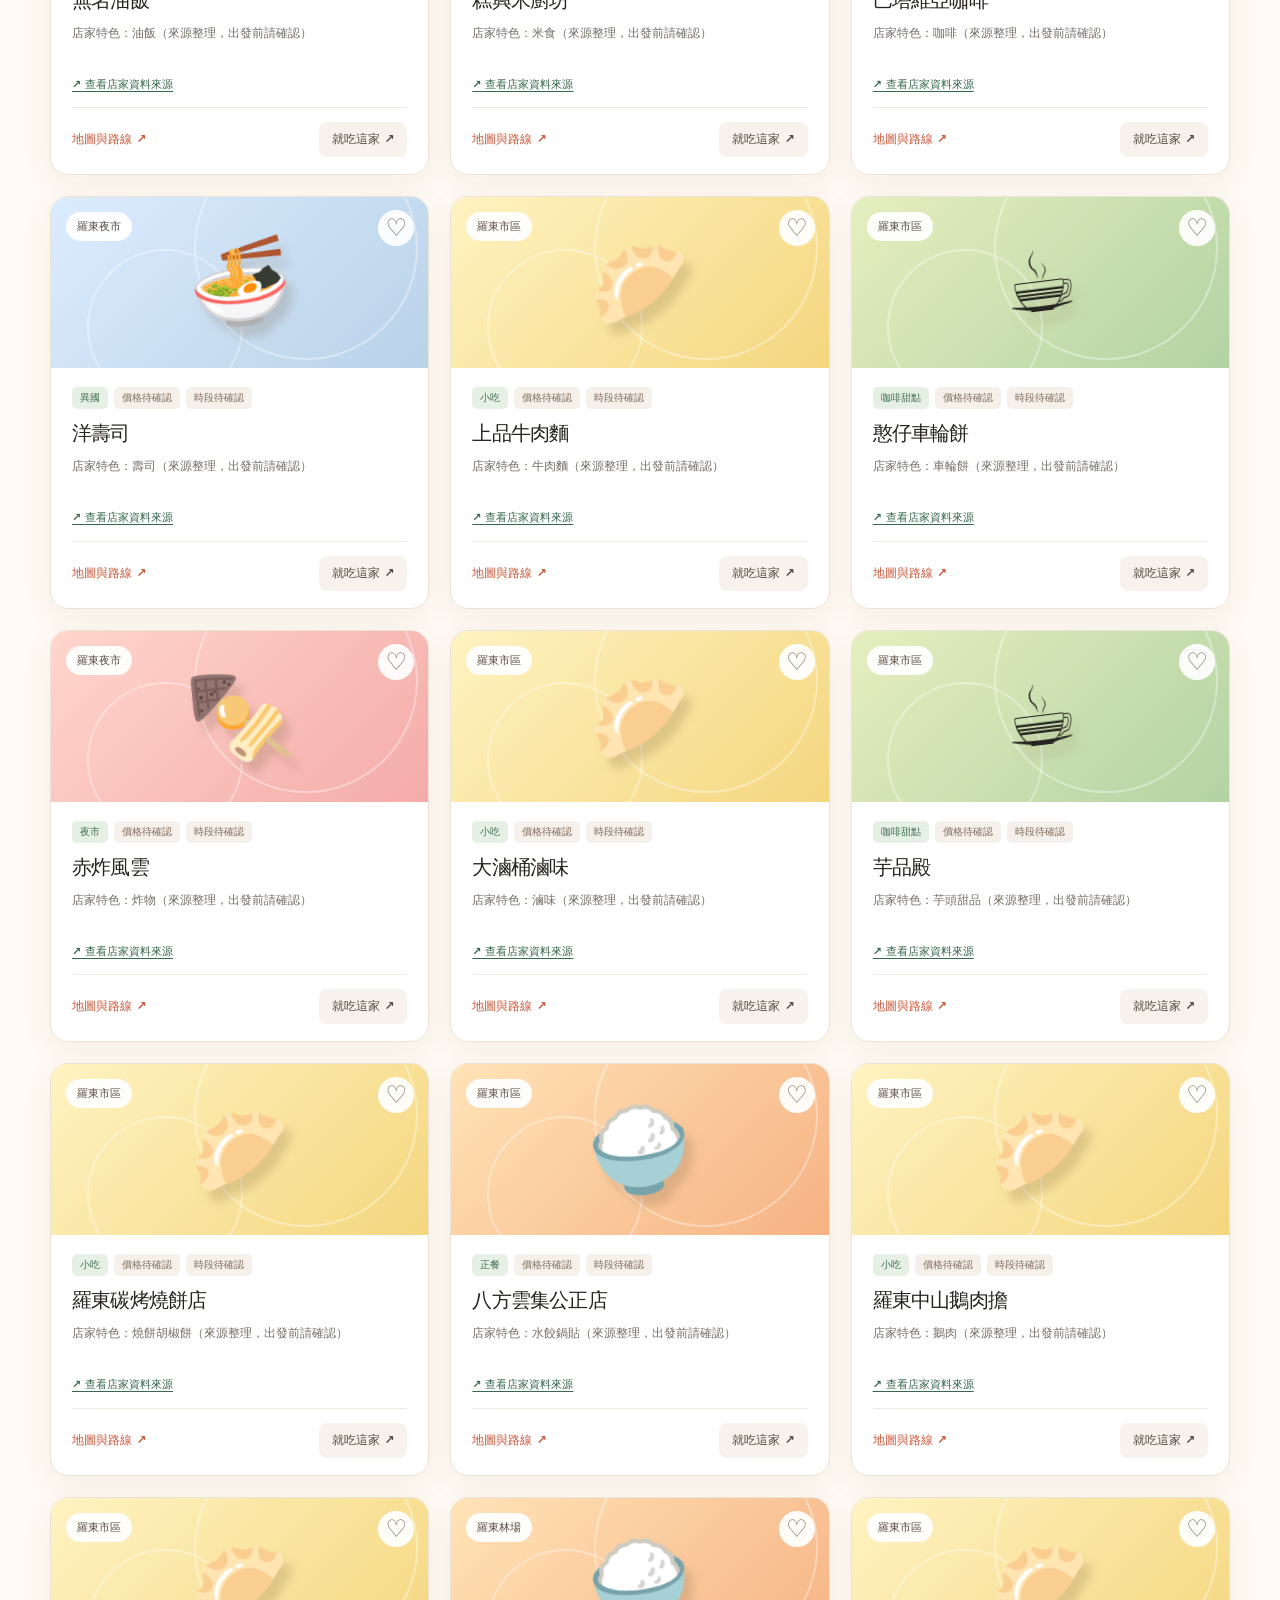
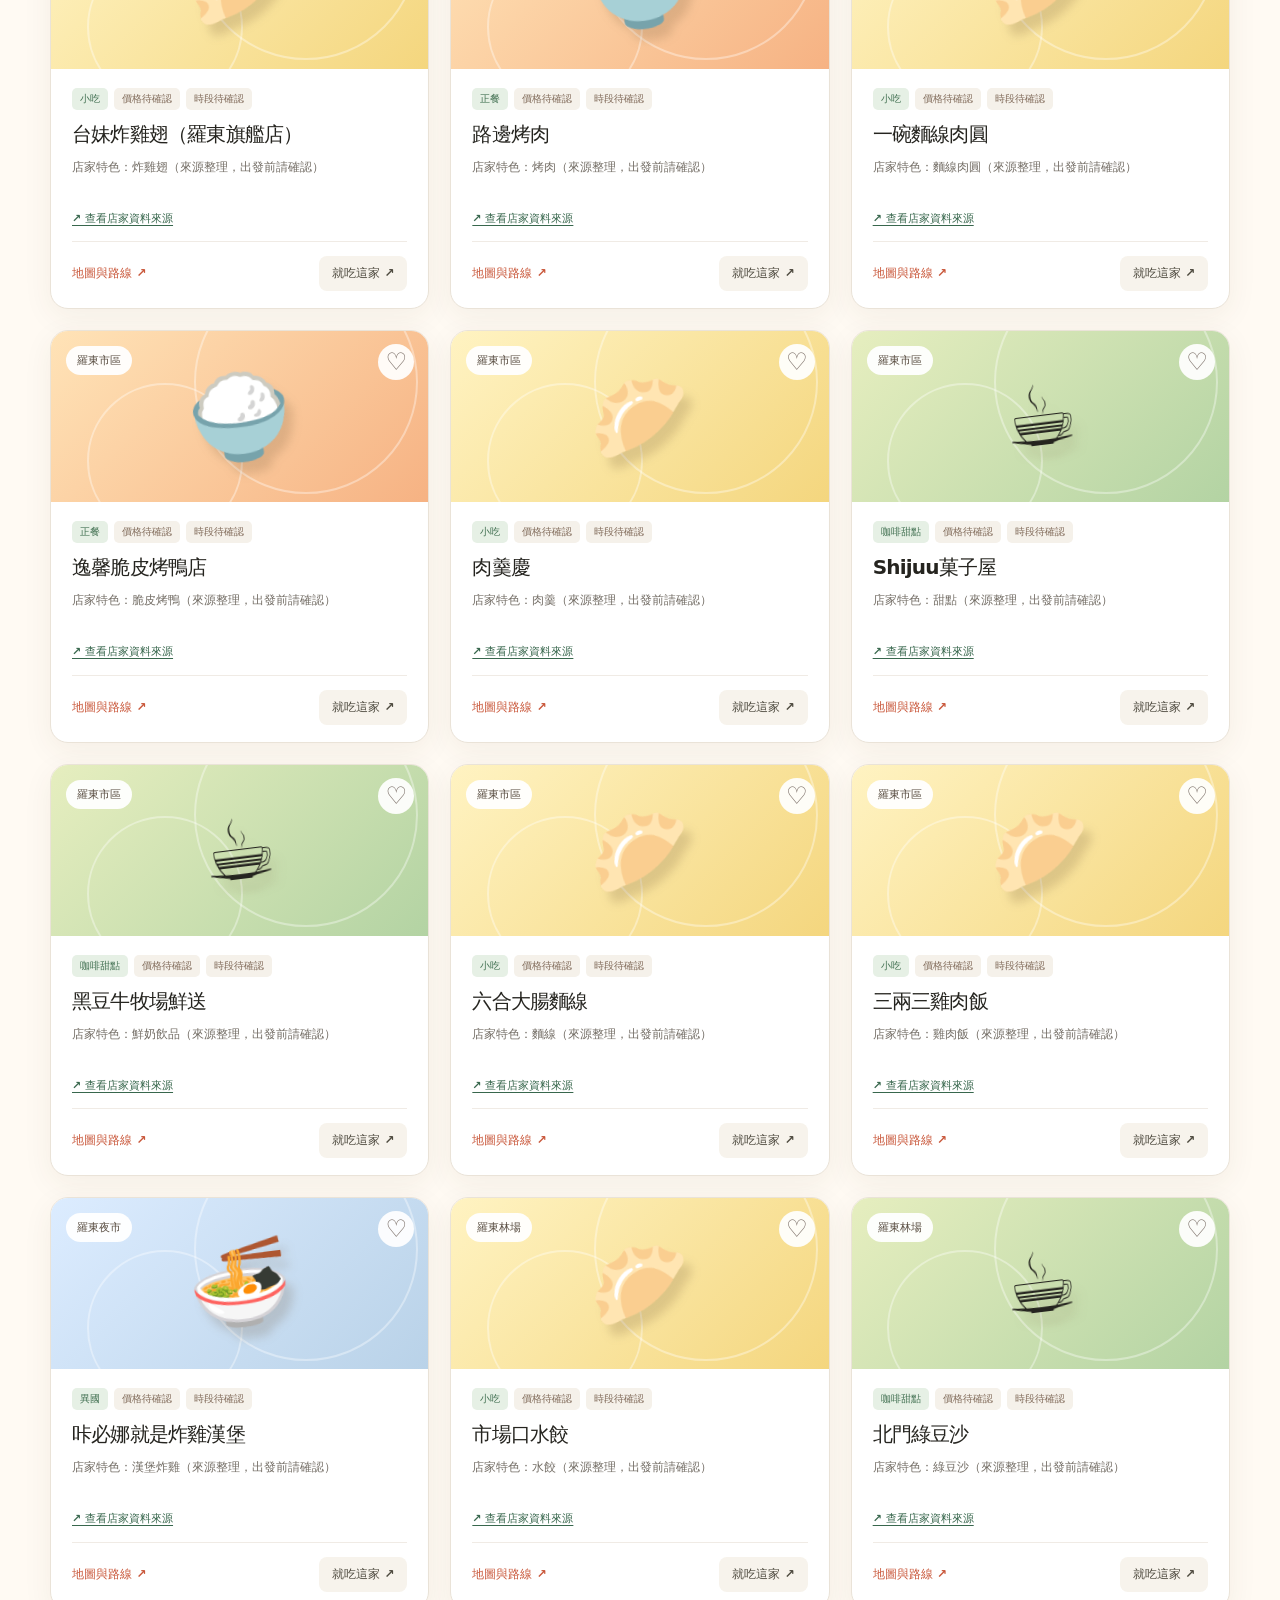
==== commit 40766f46: "feat(updater): include official restaurant catalog in both websites and checks" ====
--- a/index.html
+++ b/index.html
@@ -16,6 +16,7 @@
   <title>羅東食刻｜今天吃什麼？</title>
   <script src="./data.js" defer></script>
   <script src="./data-extra.js" defer></script>
+  <script src="./data-auto.js" defer></script>
   <script src="./app.js" defer></script>
 </head>
 <body>
--- a/extra.css
+++ b/extra.css
@@ -0,0 +1,4 @@
+/* 擴充資料集的資訊透明度與手機導航 */
+.card-source{display:inline-flex;align-items:center;align-self:flex-start;font-weight:800;font-size:11px;line-height:1.5;color:#38674d;text-decoration:underline;text-underline-offset:3px;margin:-5px 0 14px}
+.card-source:hover{color:#1b462f}.card-source:focus-visible{outline:2px solid #2478b8;outline-offset:3px}
+@media(max-width:700px){.hero-actions>a[href*="advanced"]{flex-basis:100%;max-width:300px}.section-title-row>.outline-btn{max-width:none}.results-heading{padding-block:18px 14px}}
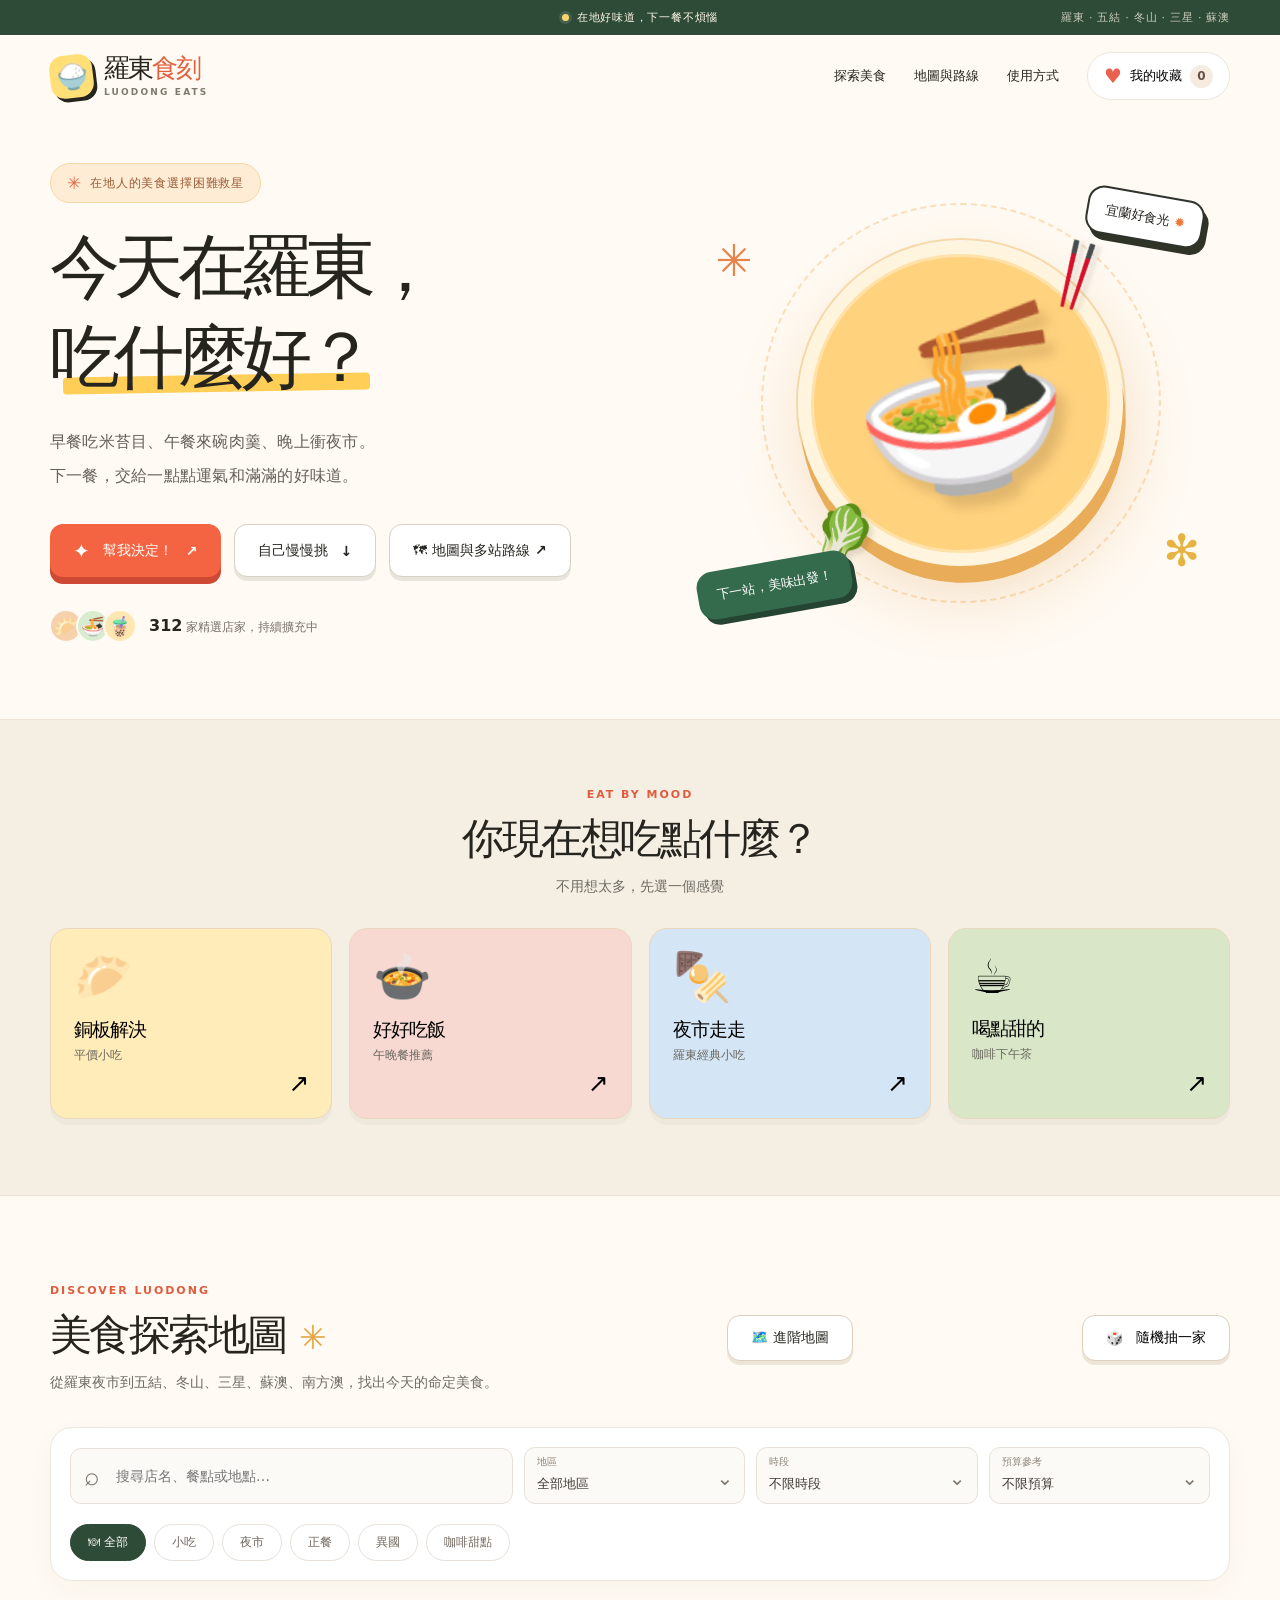
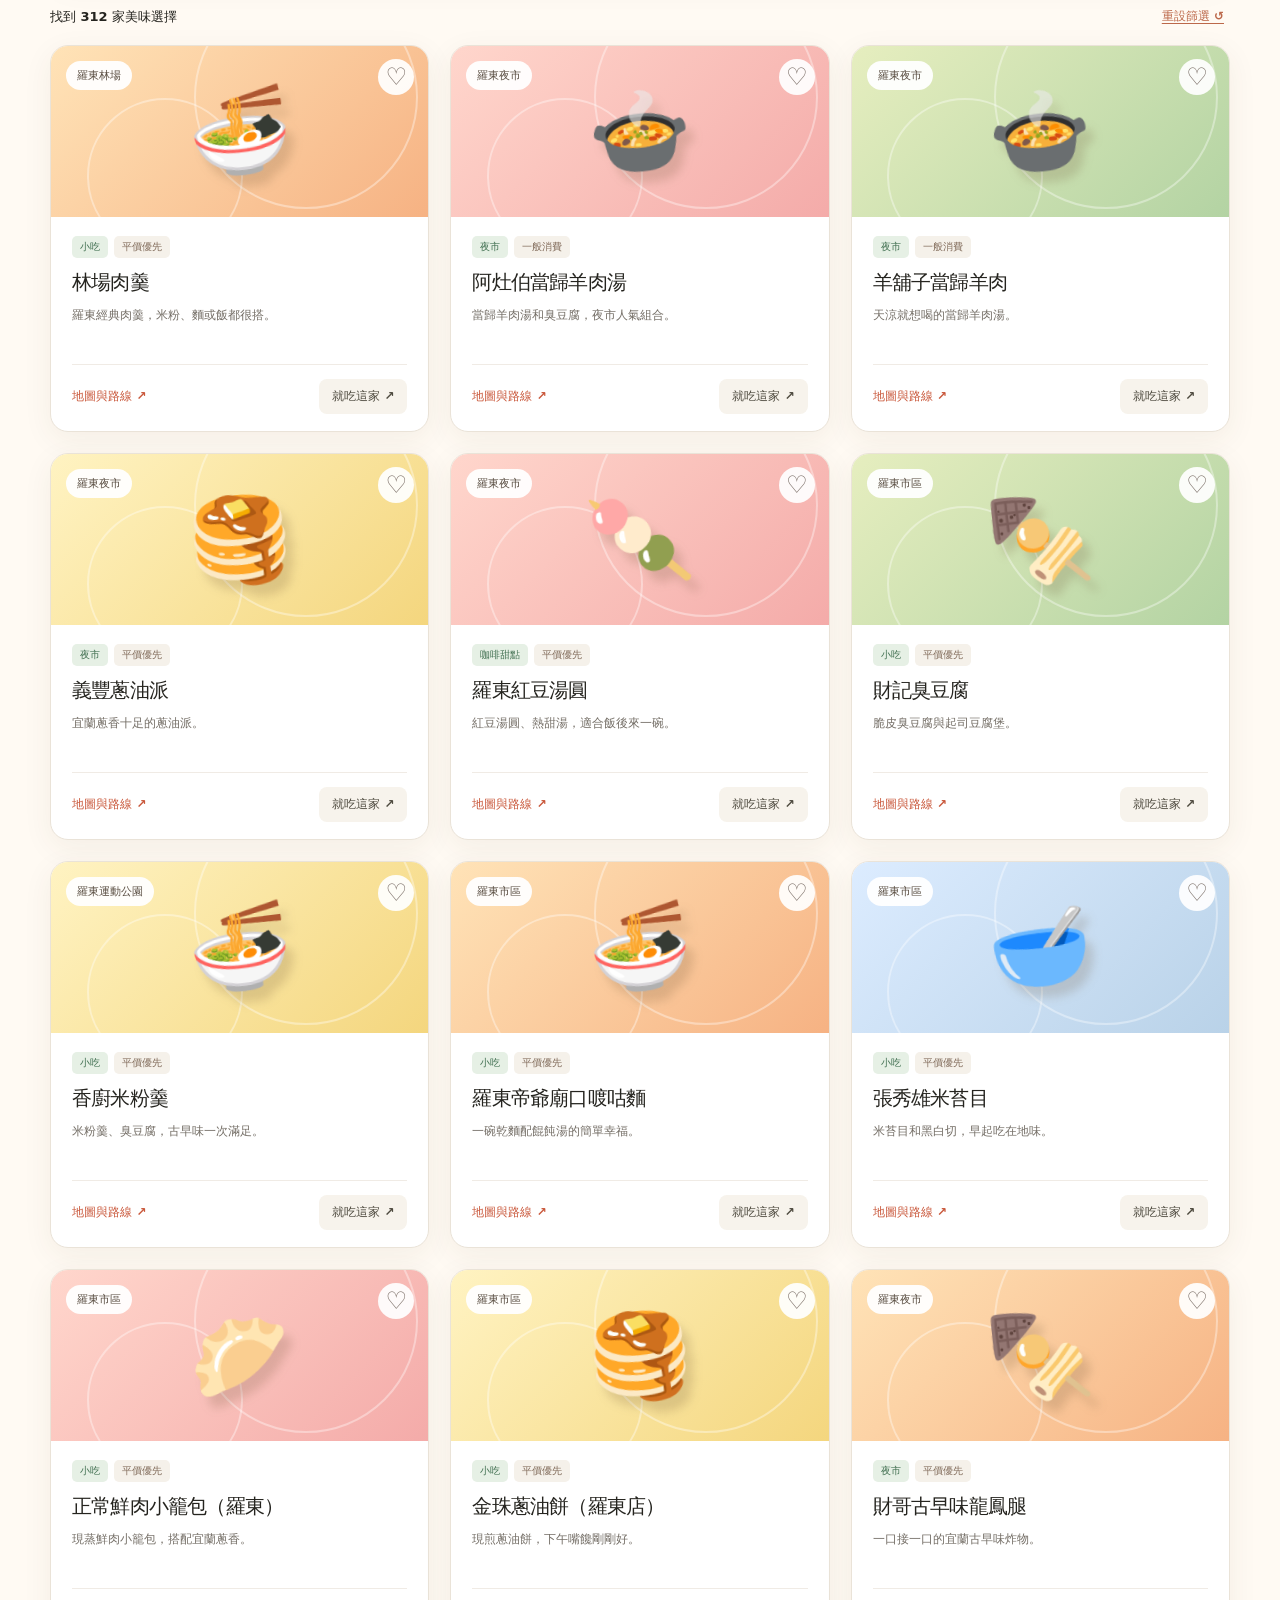
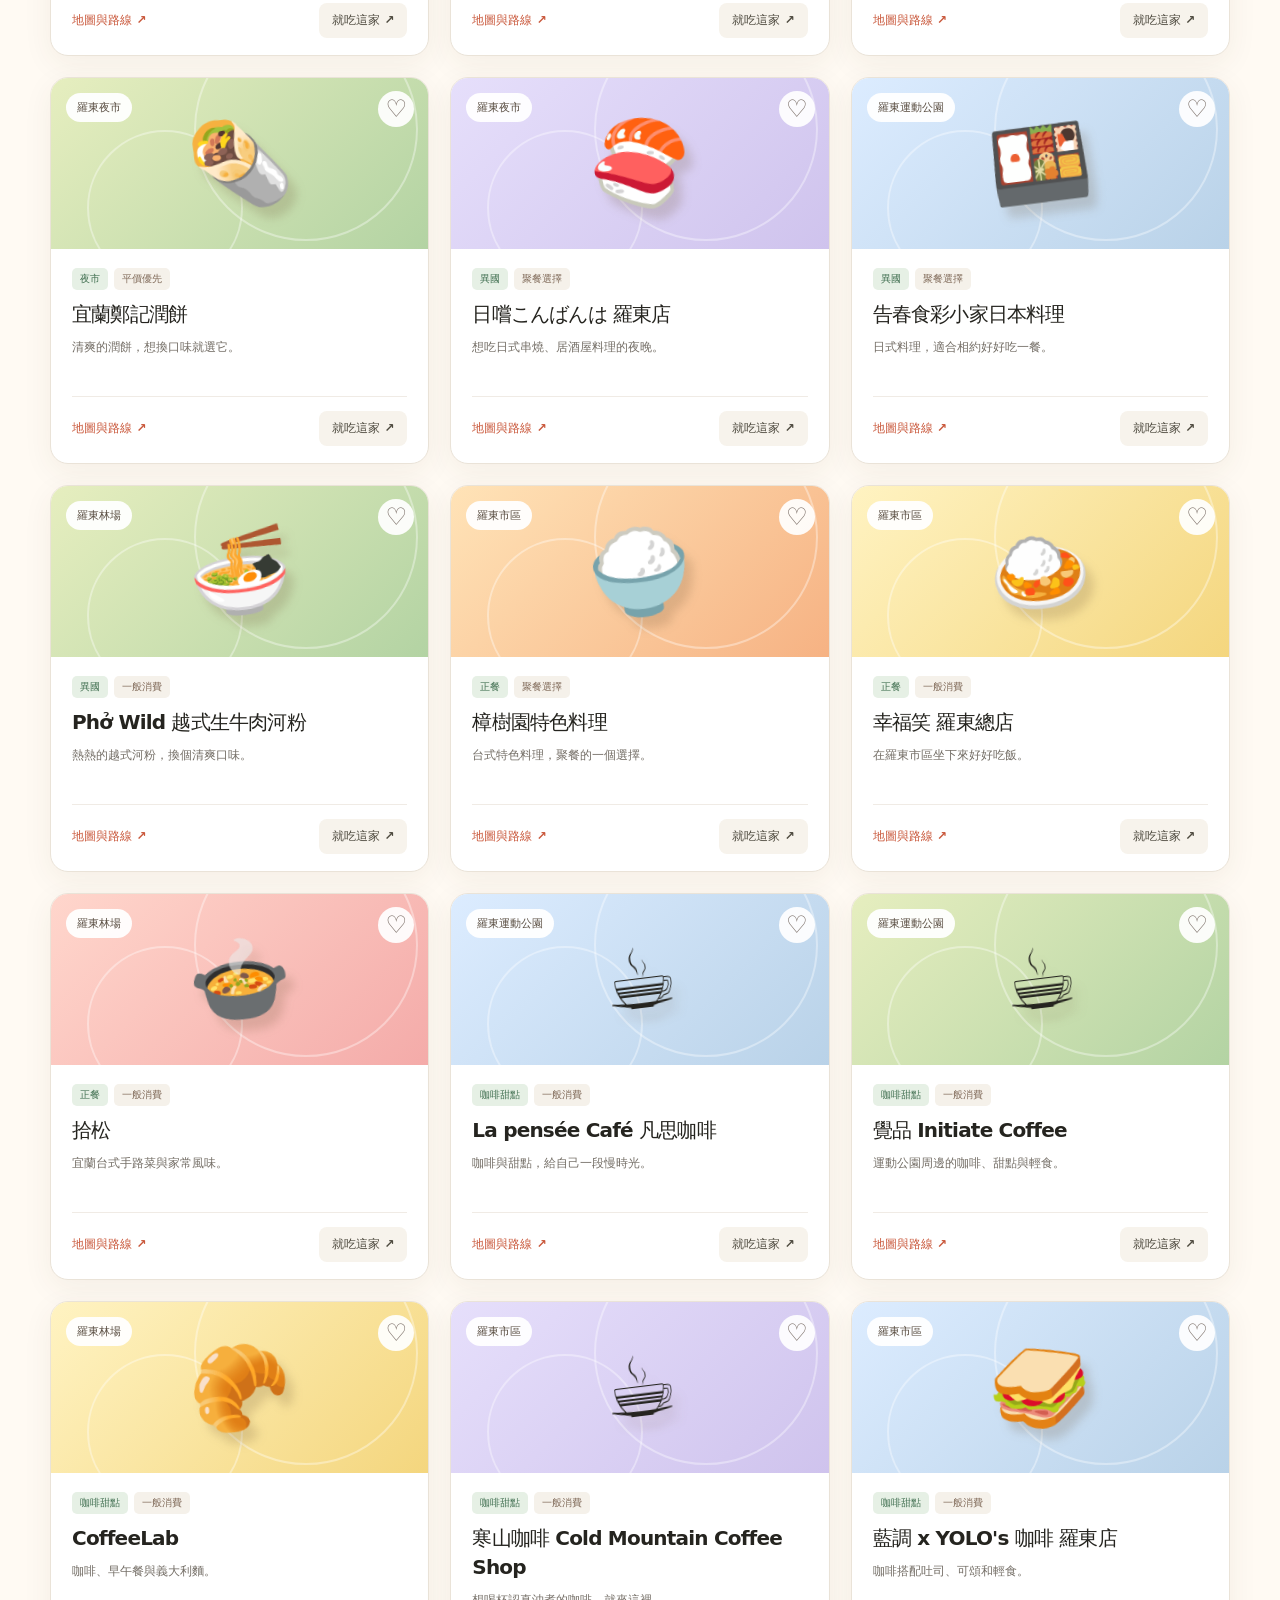
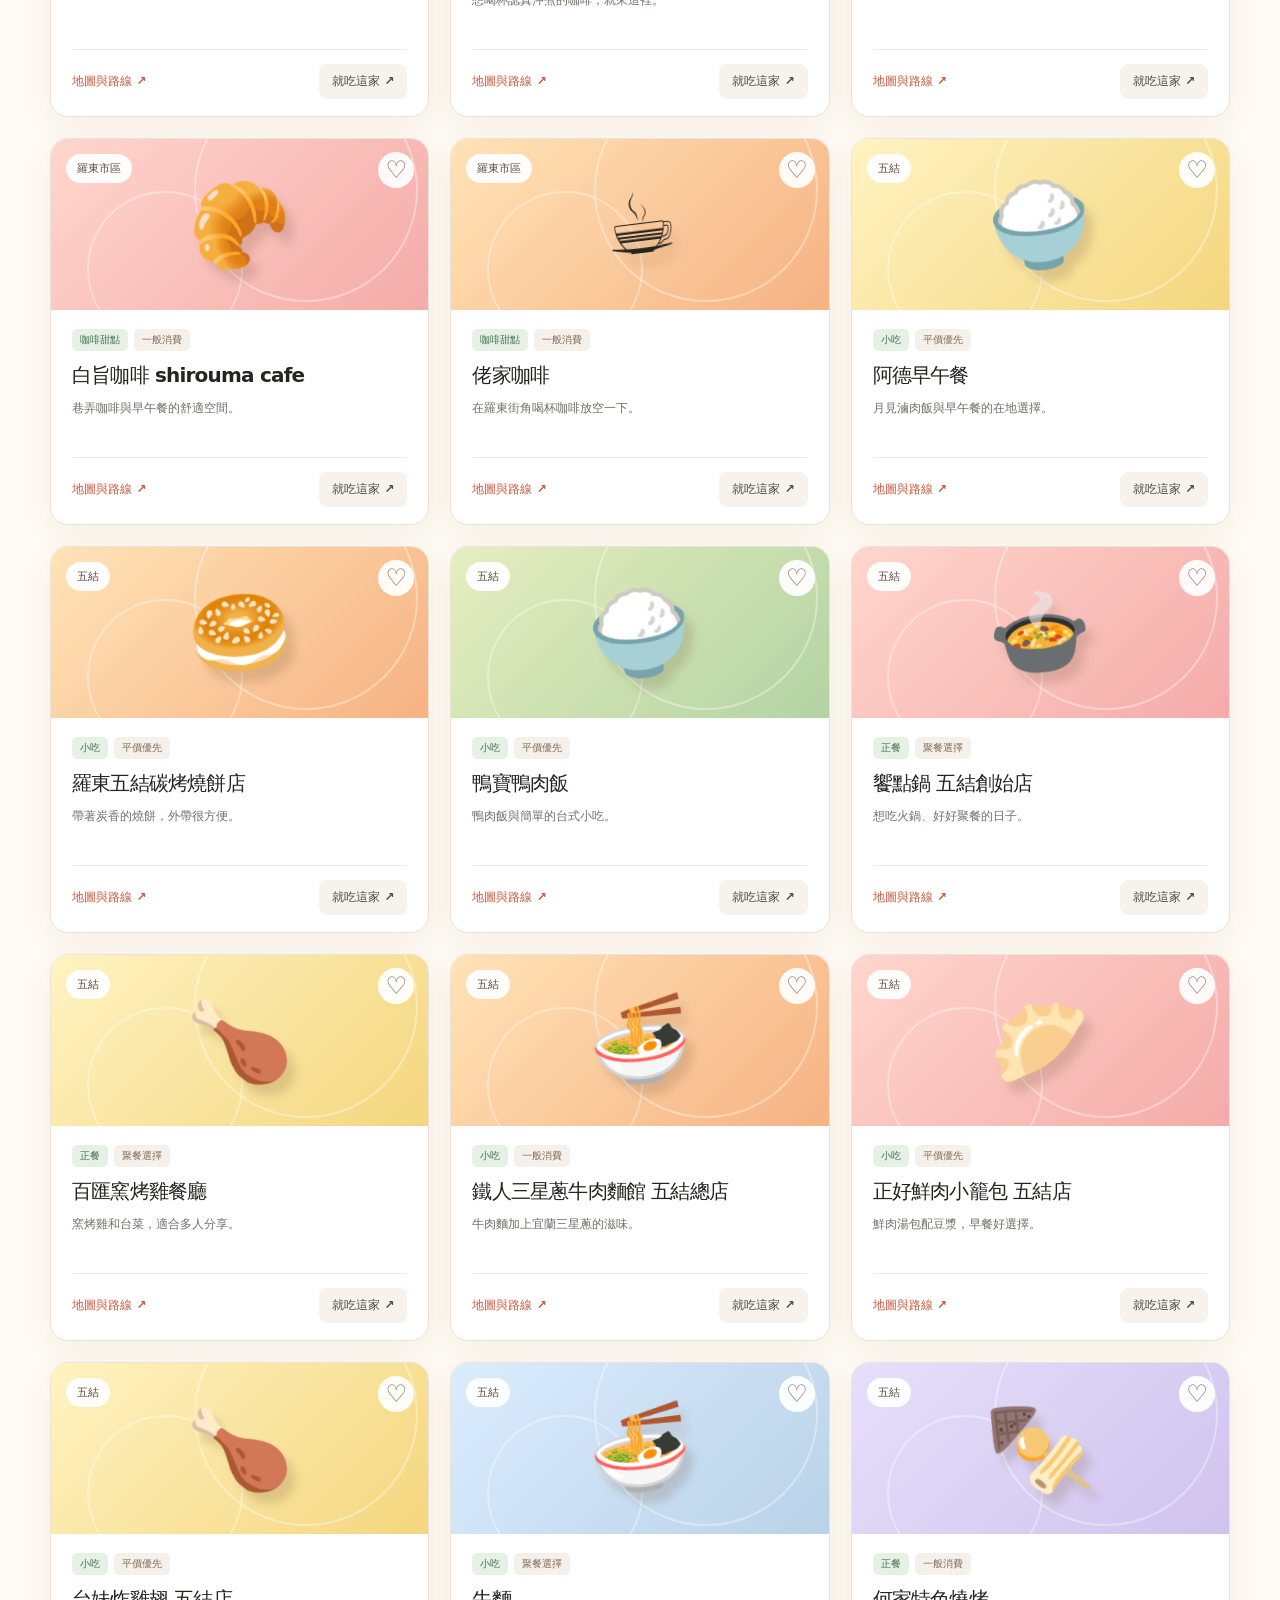
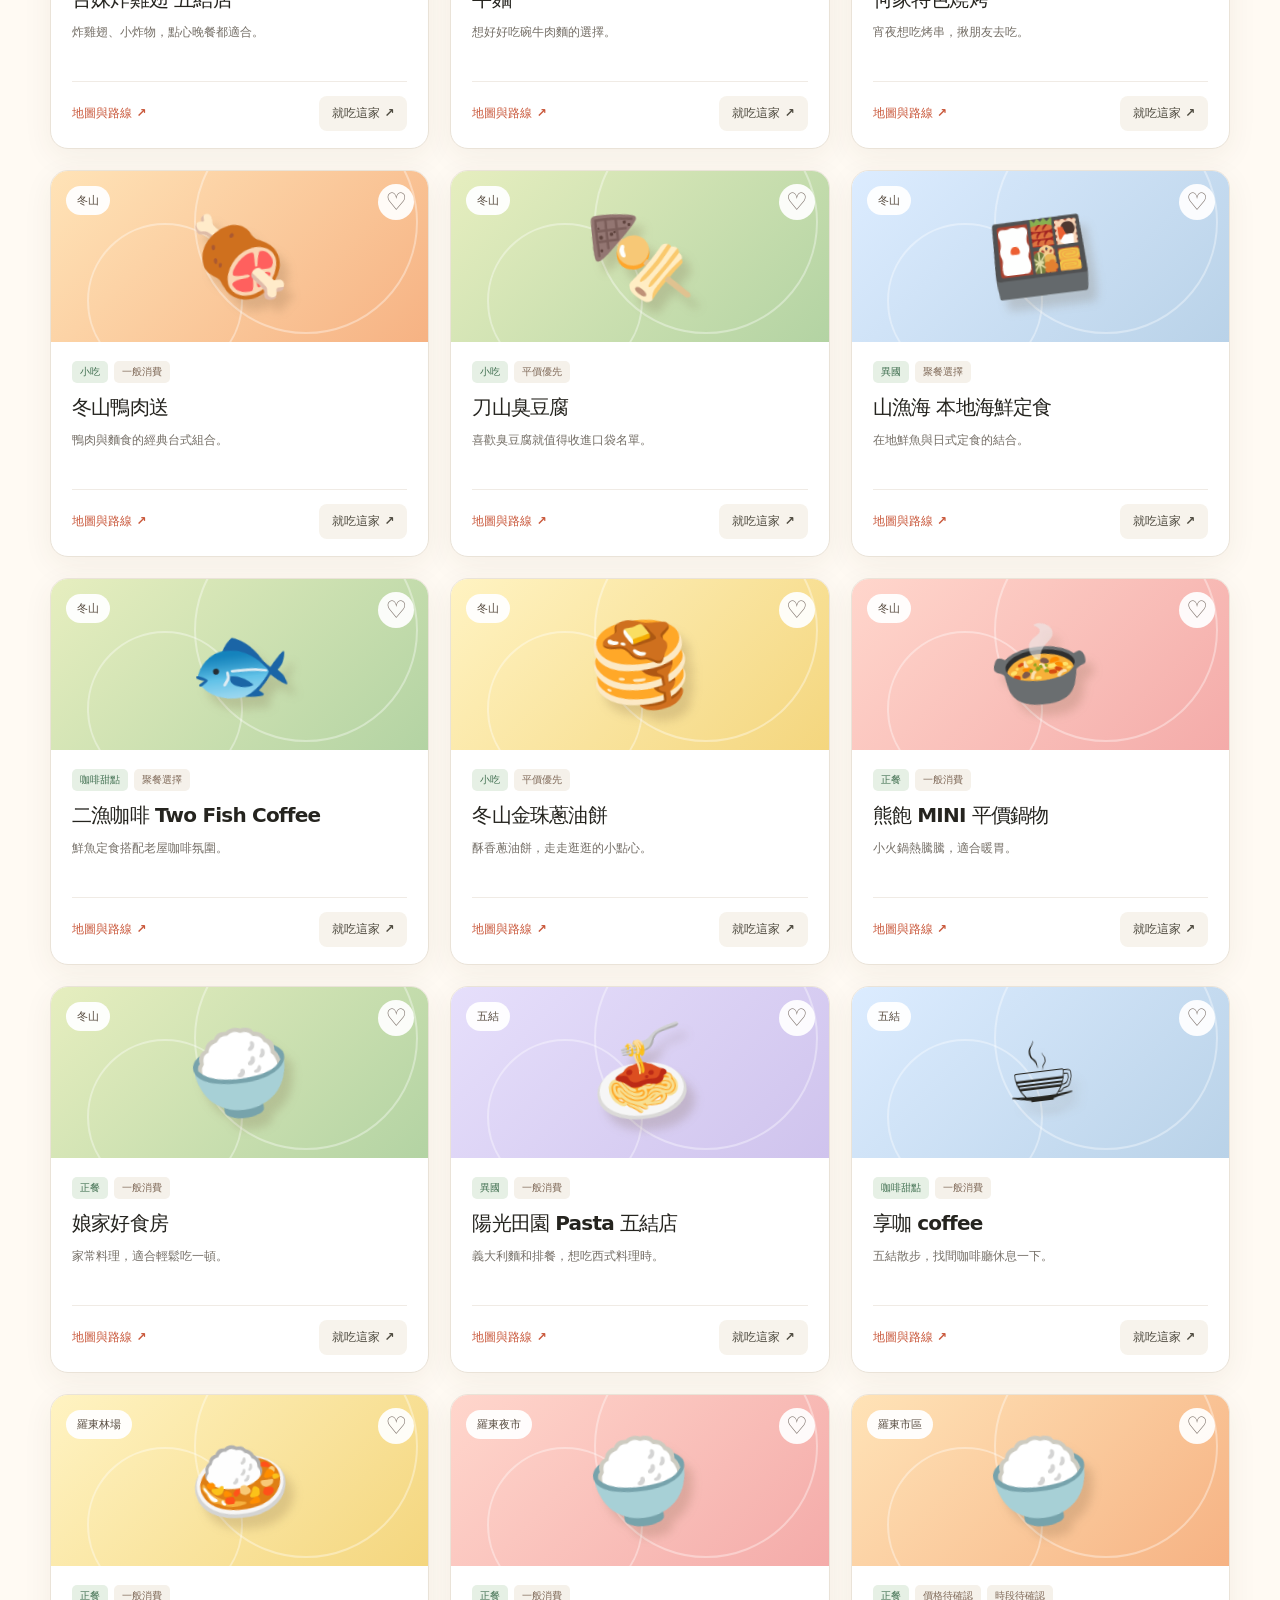
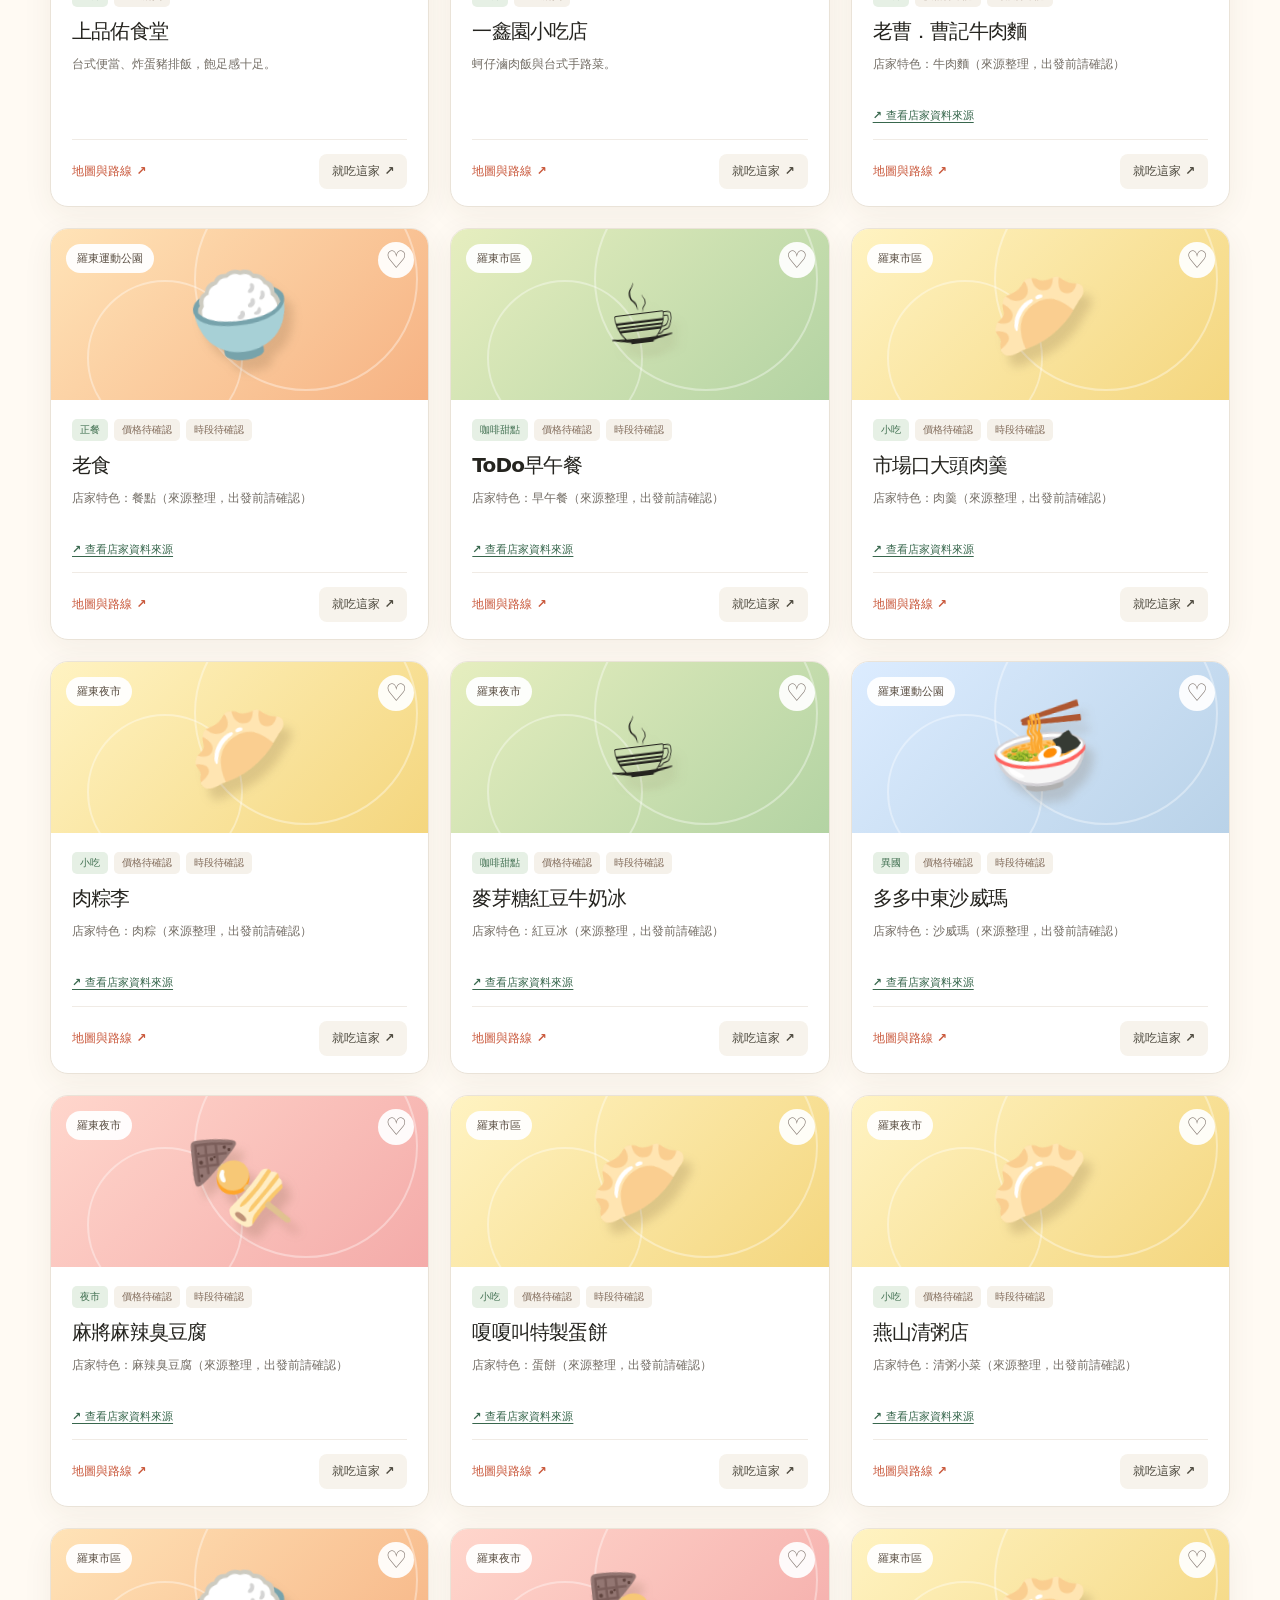
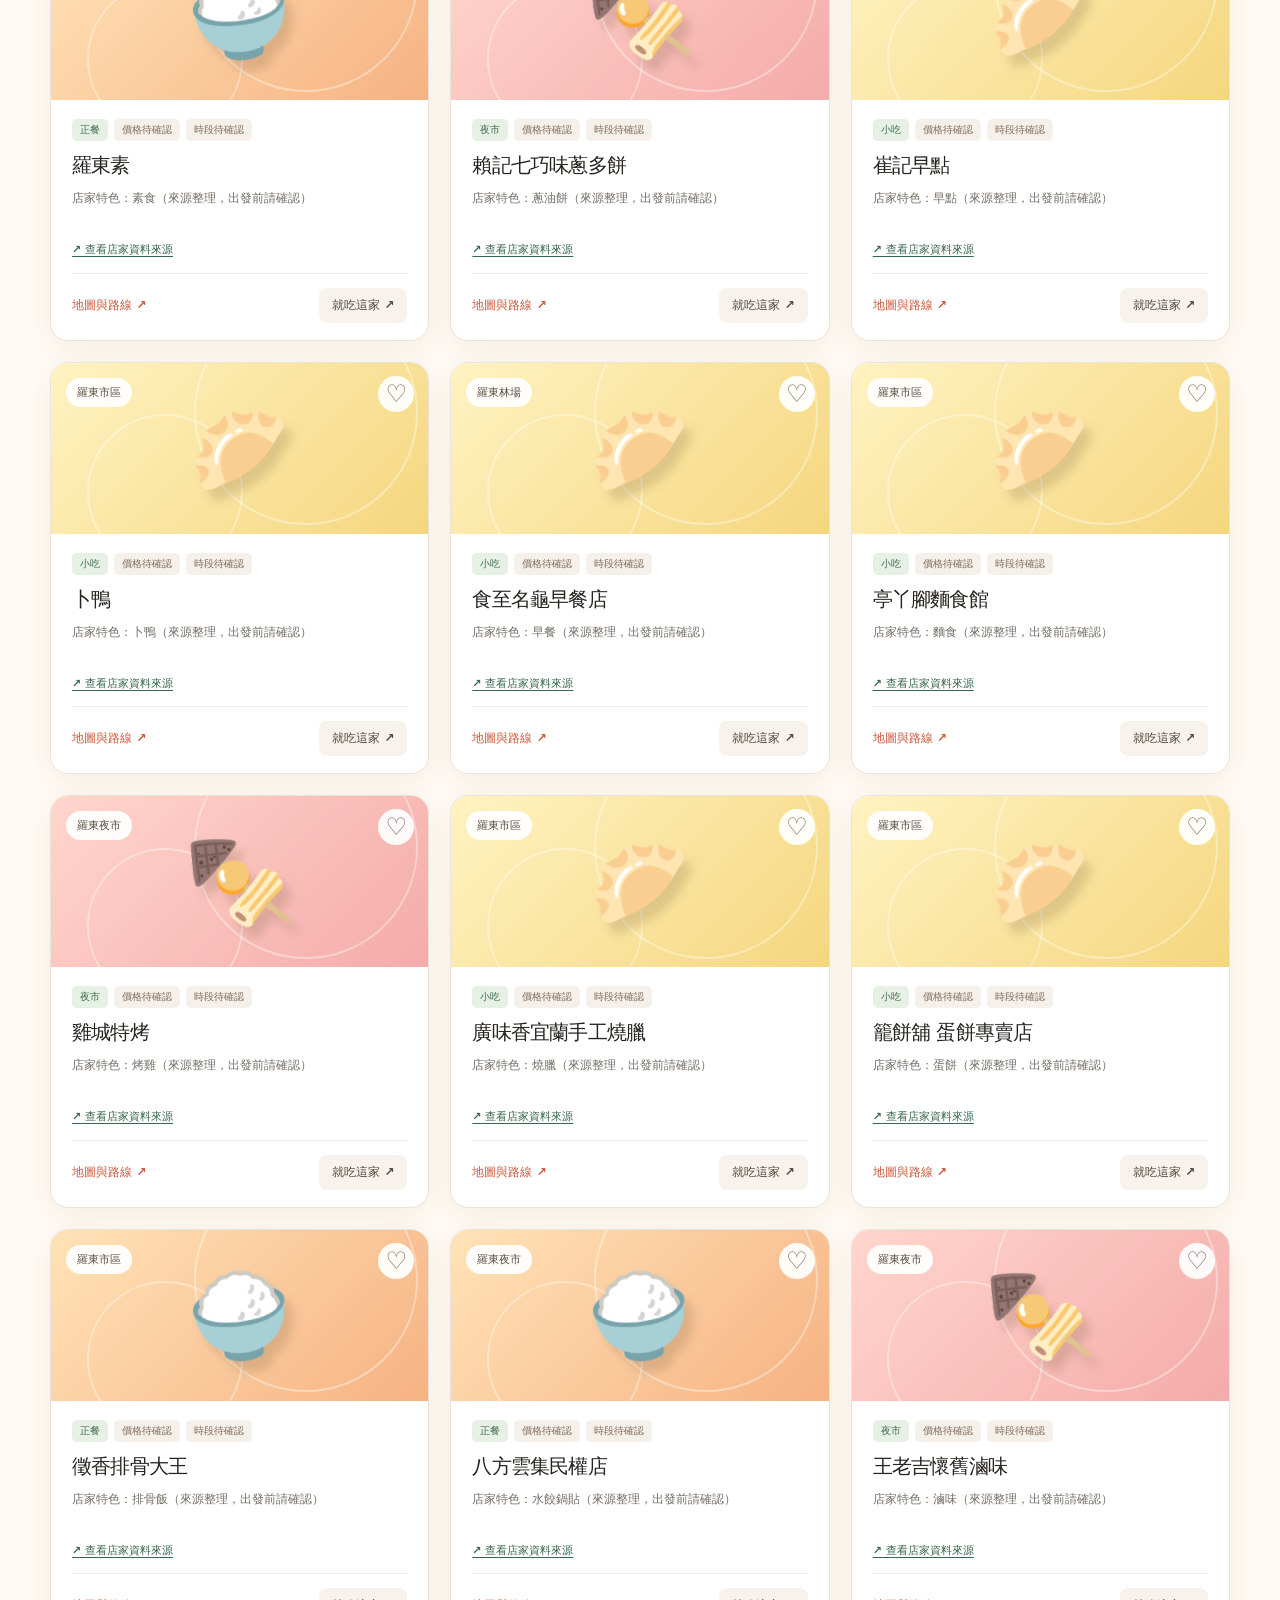
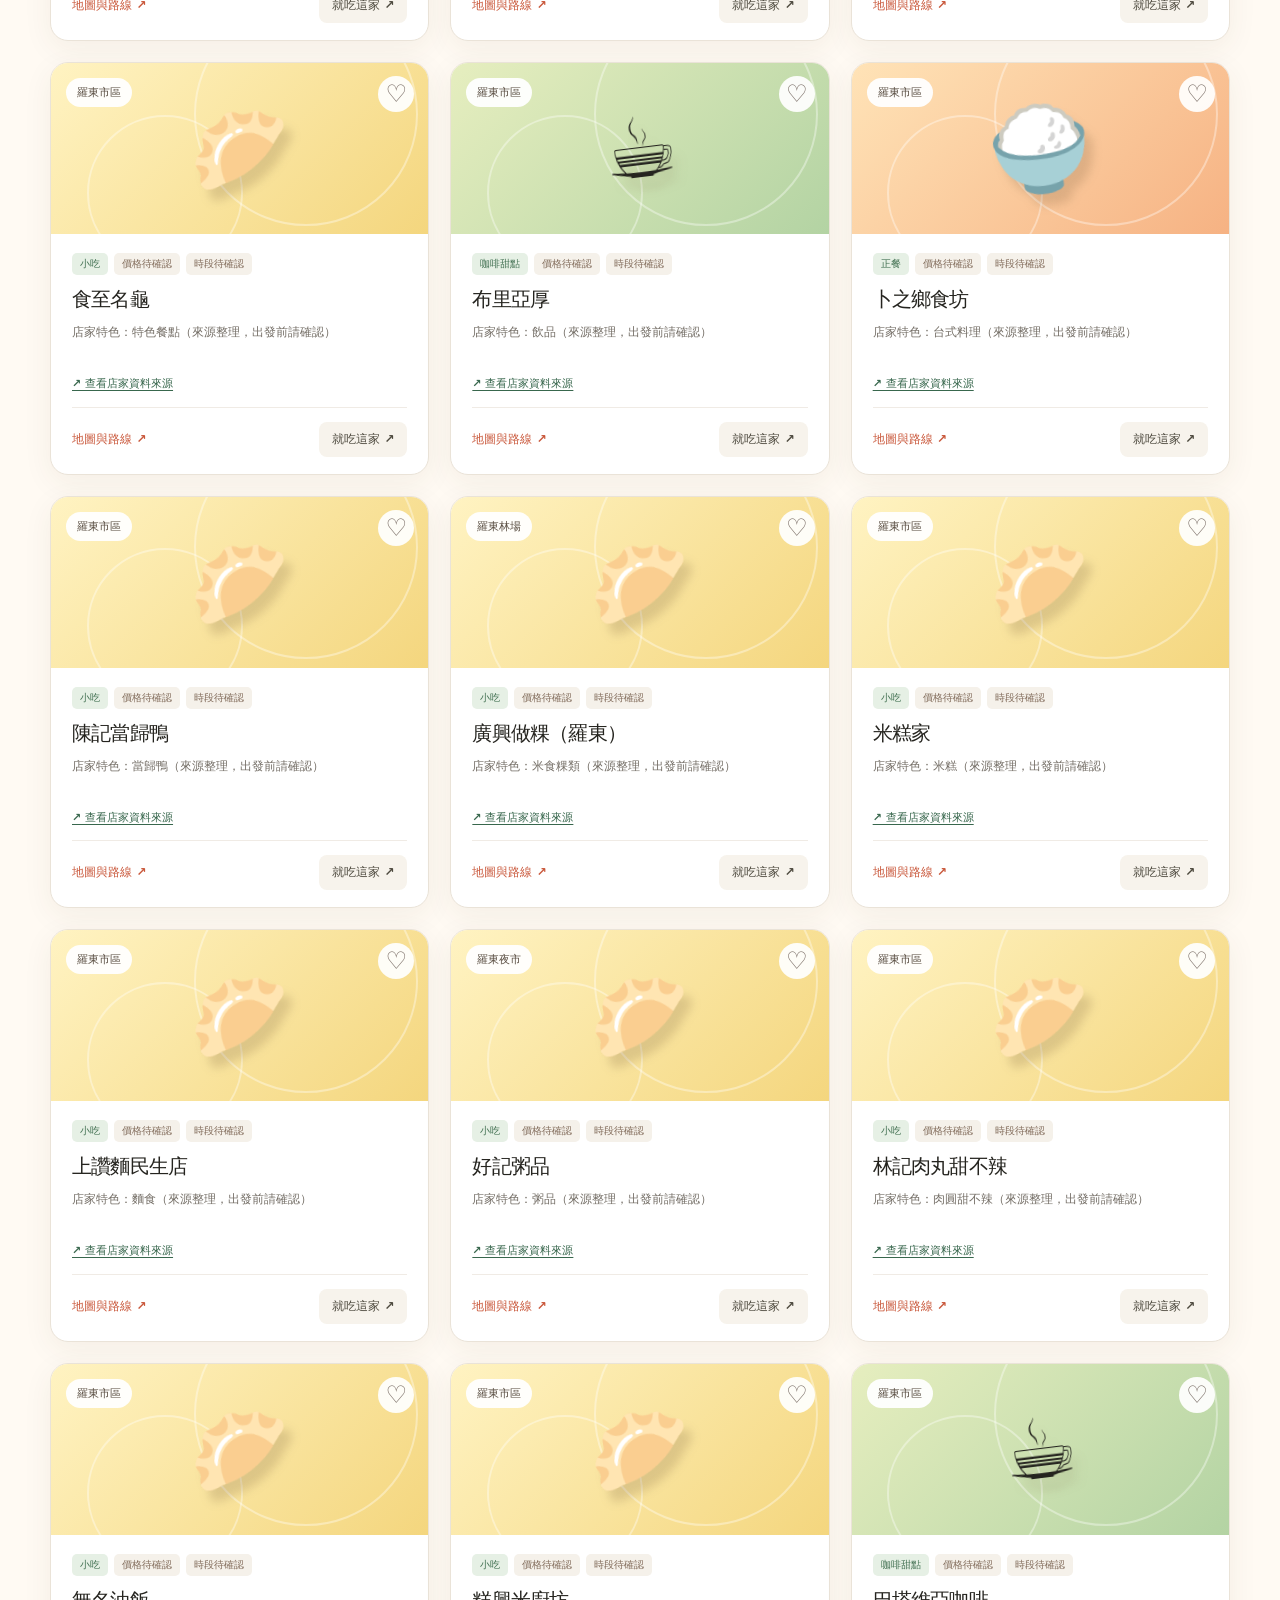
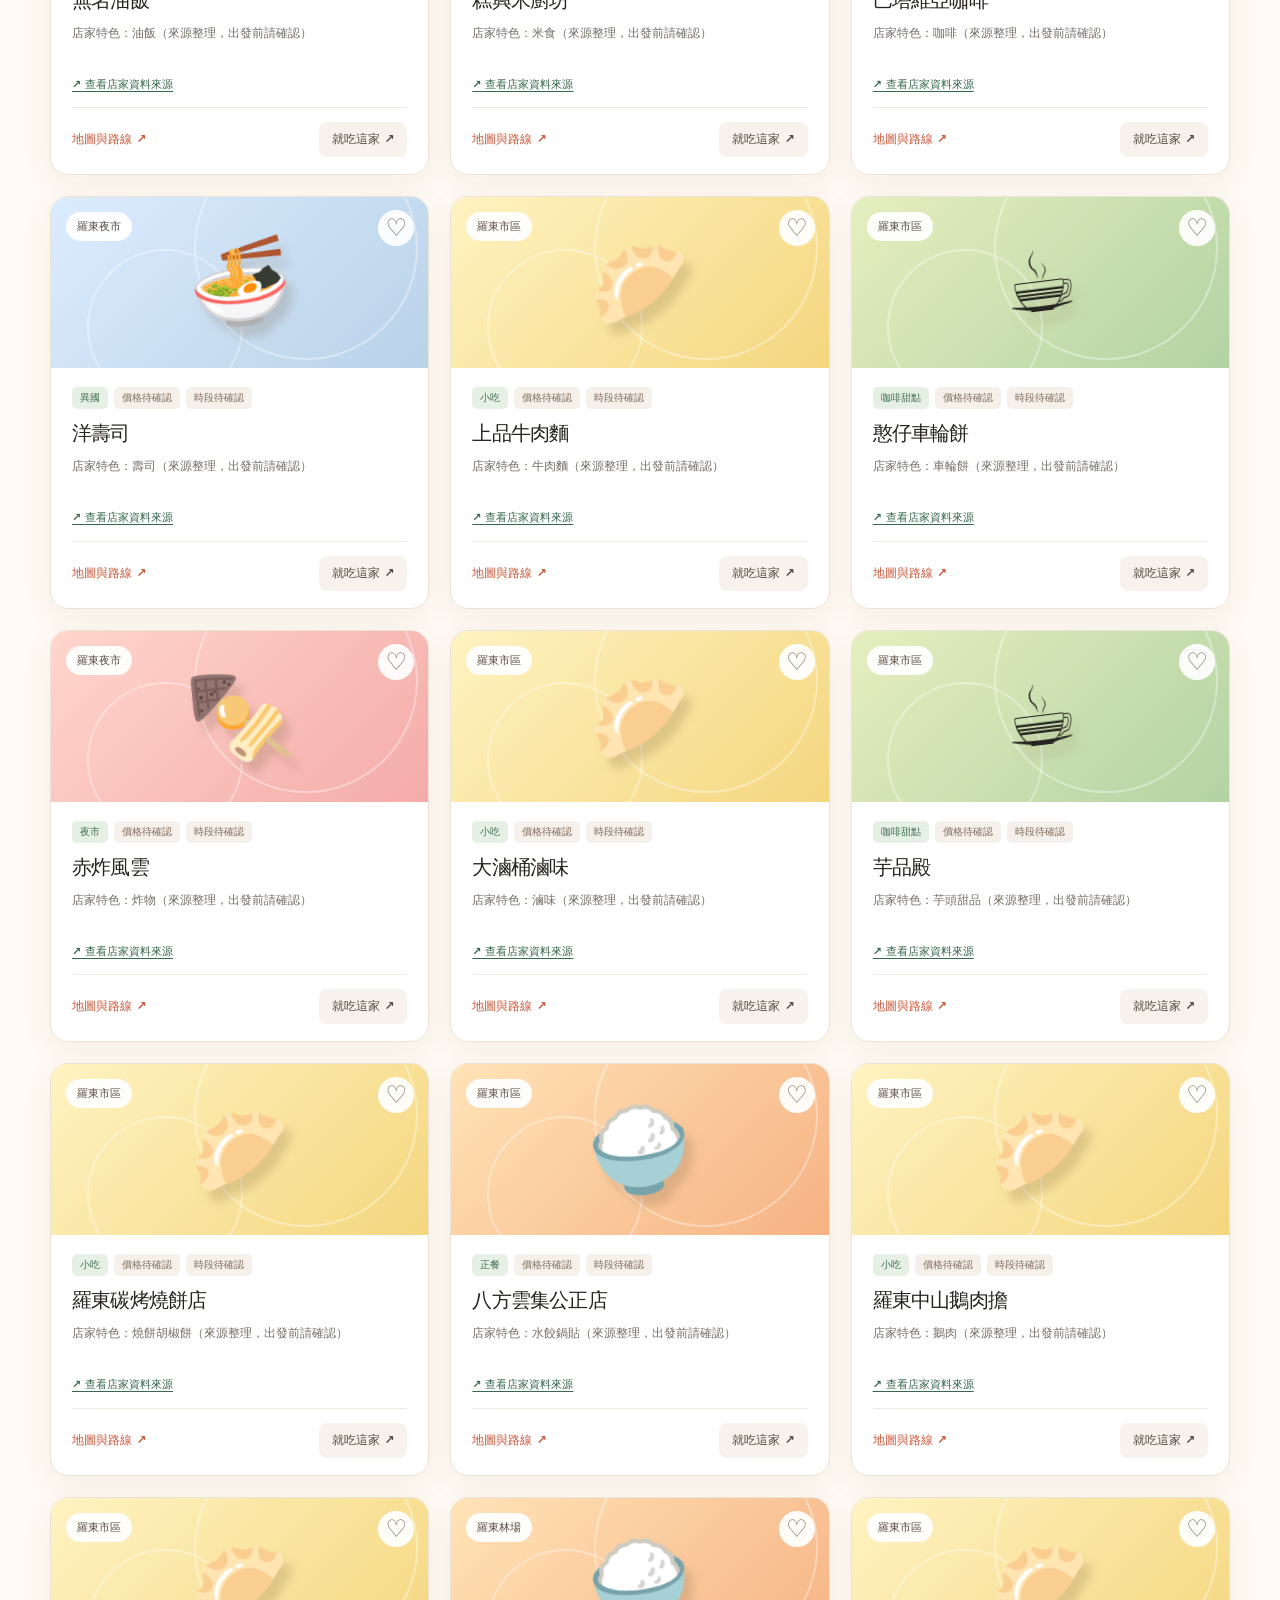
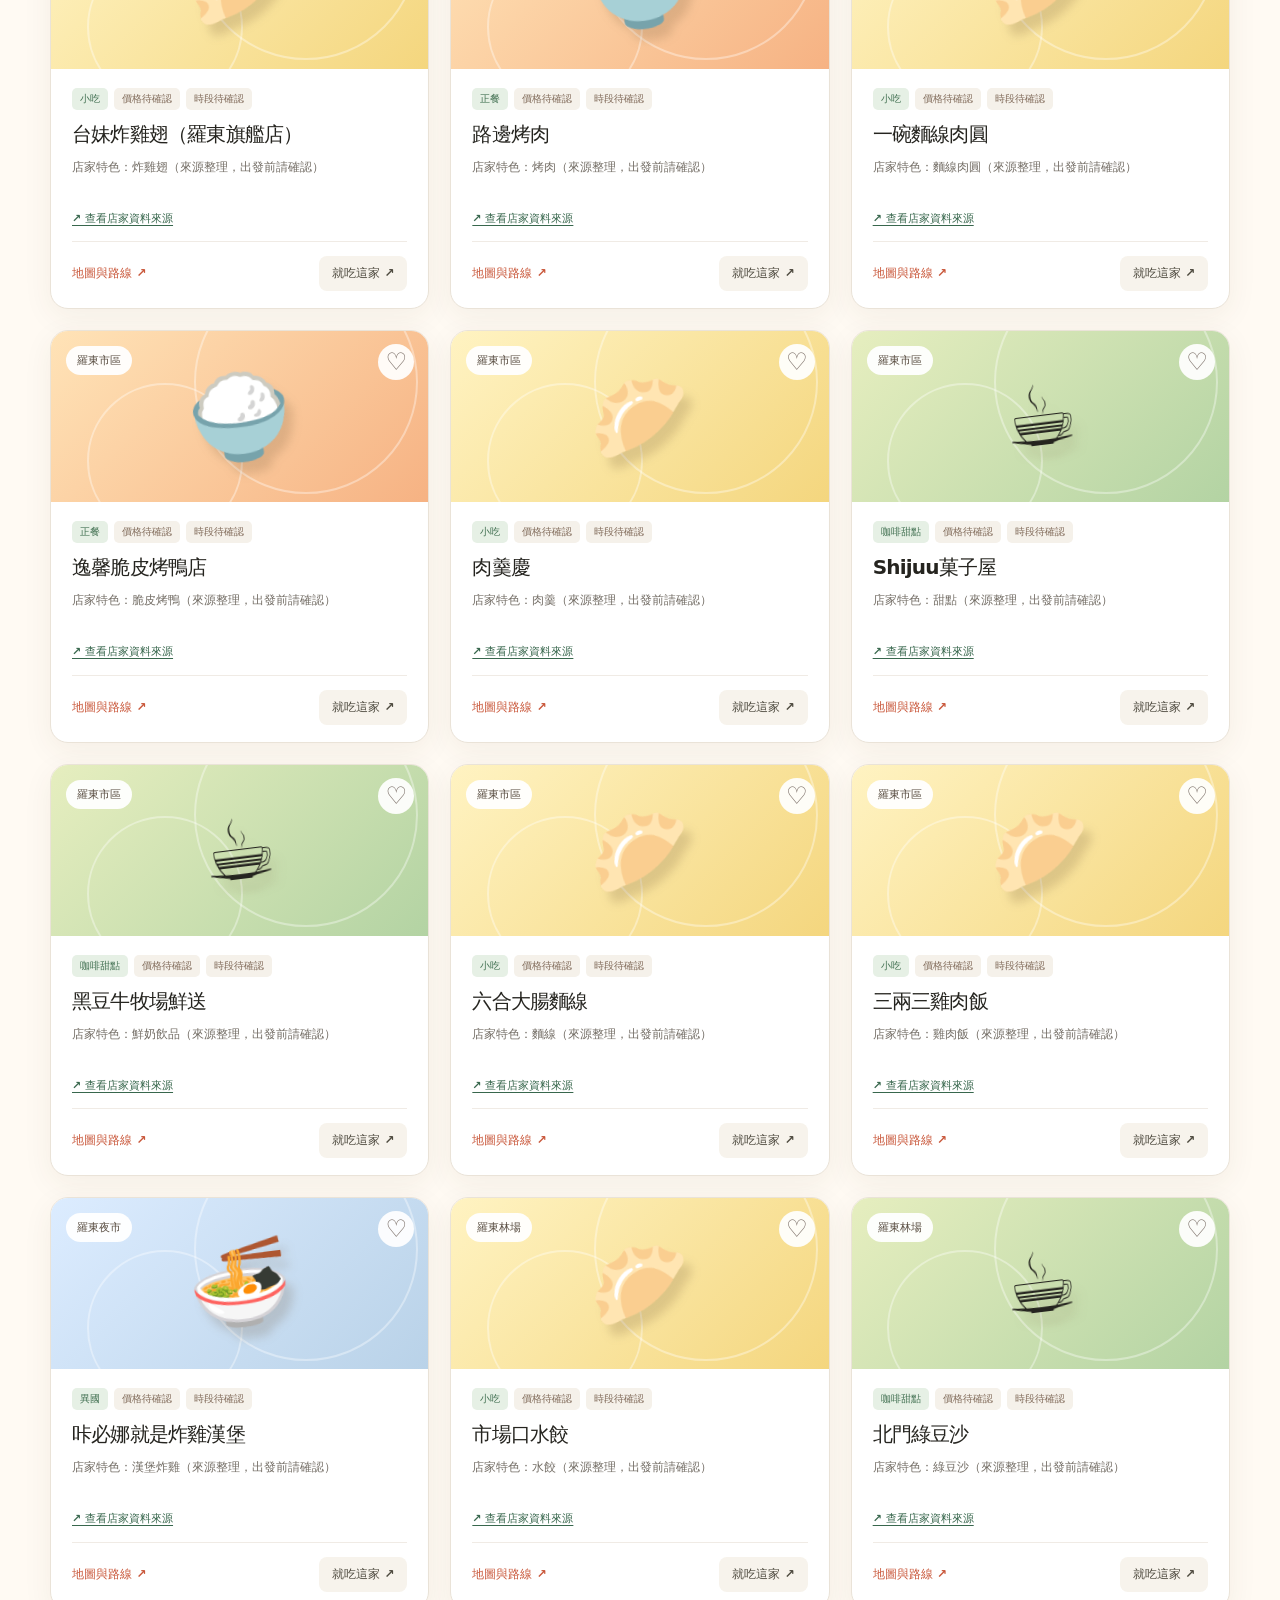
==== commit 9abee6da: "ux(updater): add OSM attribution and weekly update indicator" ====
--- a/index.html
+++ b/index.html
@@ -78,7 +78,7 @@
       <div class="results-heading"><span id="resultLabel">正在整理美味清單…</span><button id="resetFilters" type="button" class="reset-btn">重設篩選 ↺</button></div>
       <div id="restaurantGrid" class="restaurant-grid" aria-live="polite"></div>
       <div id="emptyState" class="empty-state" hidden><div>🍽️</div><h3>目前沒有符合條件的店家</h3><p>換個分類、預算或地區，或按重設篩選再試一次。</p><button type="button" id="emptyReset" class="secondary-btn">查看全部店家</button></div>
-      <div class="data-note"><span aria-hidden="true">ⓘ</span> 店家來源可於卡片查看；新增店家未取得可靠時段與價格時將標示「待確認」，非即時菜單或營業狀態。出發前請點開 Google 地圖確認。</div>
+      <div class="data-note"><span aria-hidden="true">ⓘ</span> 店家來源可於卡片查看；新增店家未取得可靠時段與價格時將標示「待確認」，非即時菜單或營業狀態。出發前請點開 Google 地圖確認。<span id="lastSyncStamp"></span> 部分新增資料來源：<a href="https://www.openstreetmap.org/copyright" target="_blank" rel="noopener noreferrer">© OpenStreetMap contributors（ODbL）</a>。</div>
     </section>
 
     <section id="how-it-works" class="about-section">
